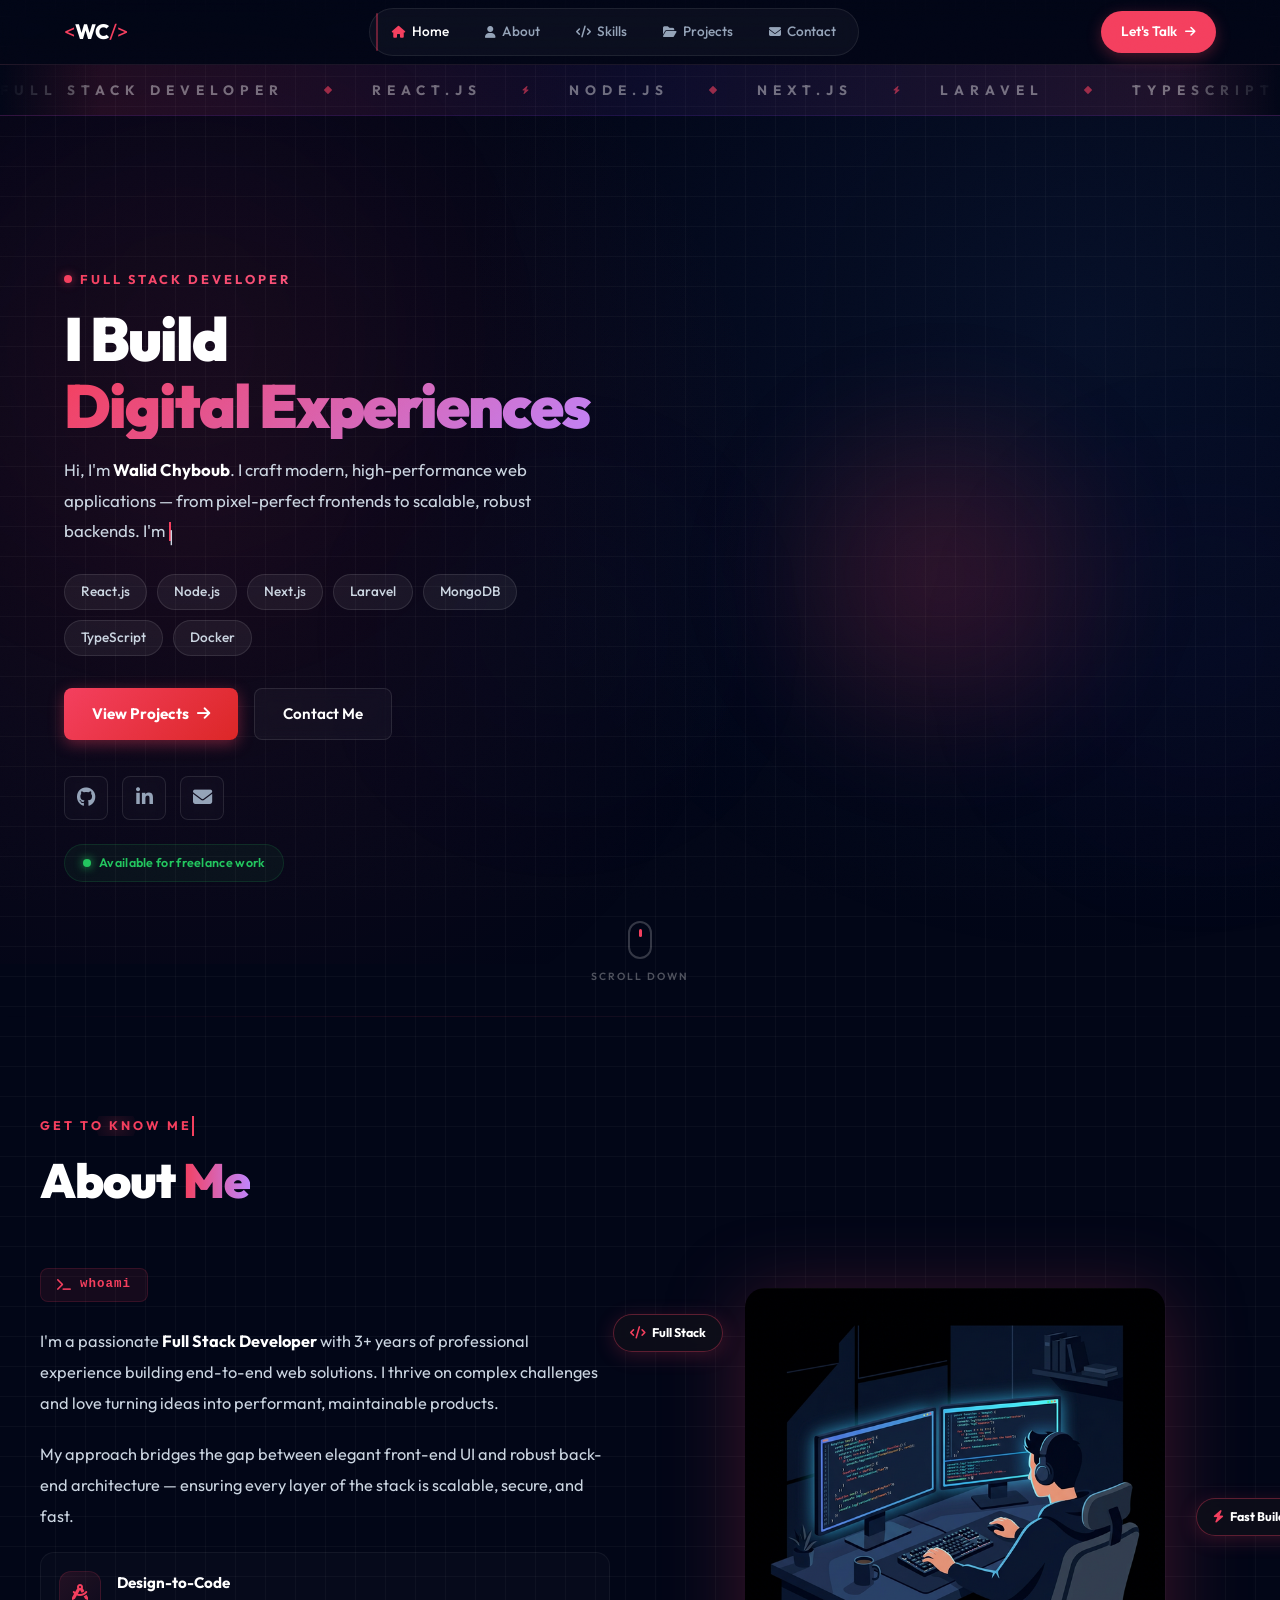
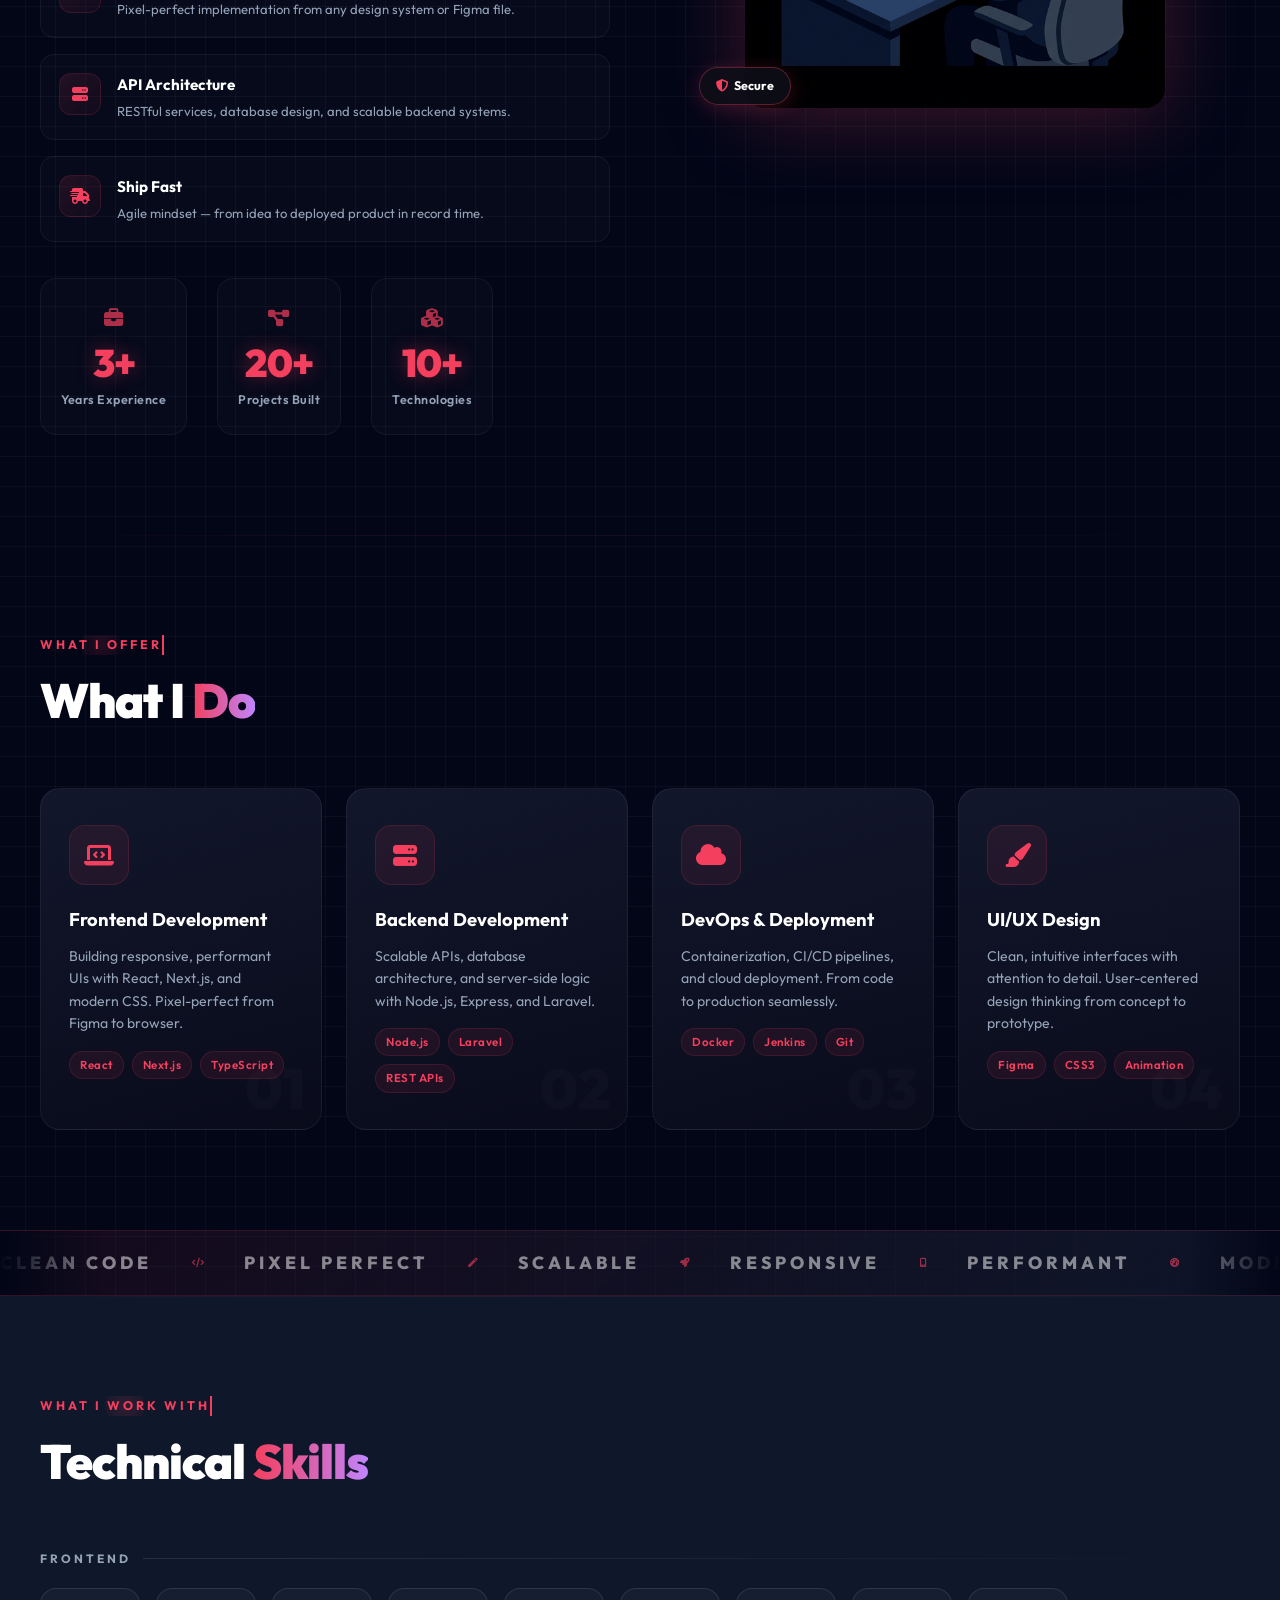
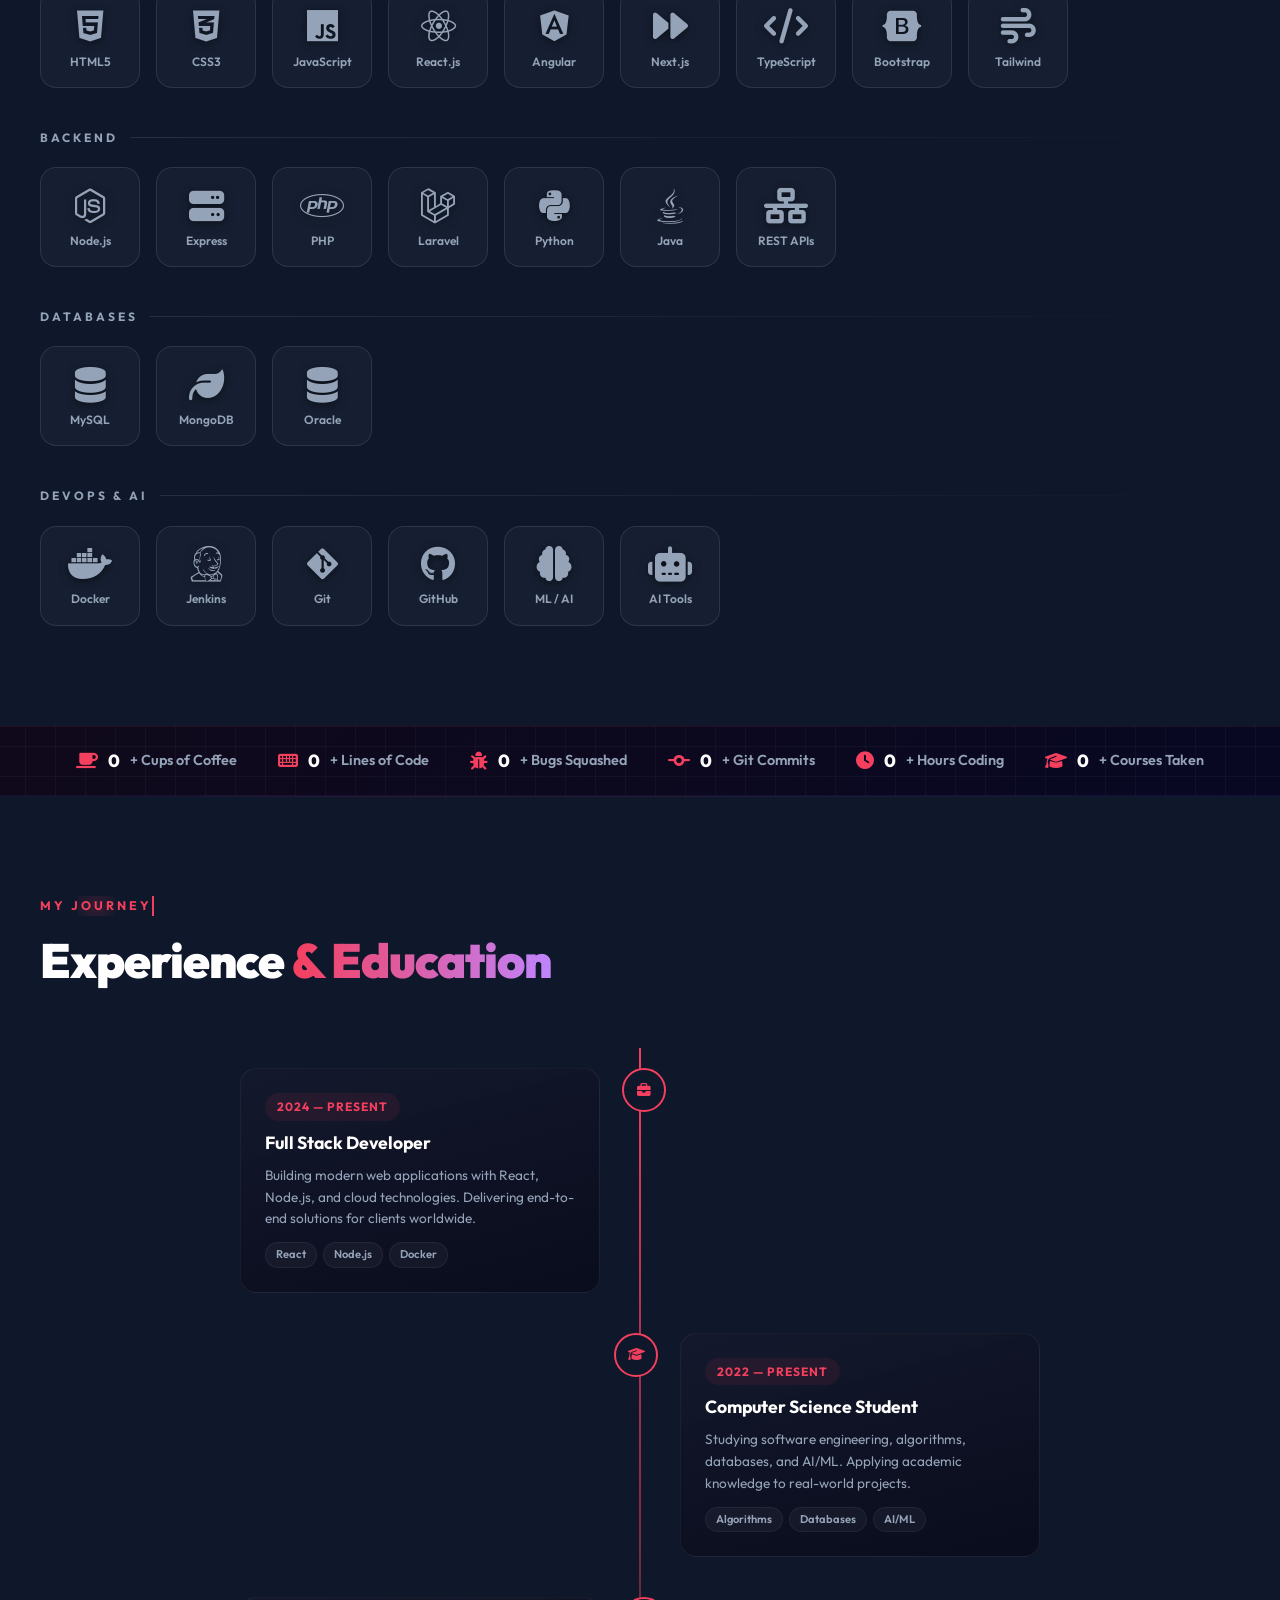
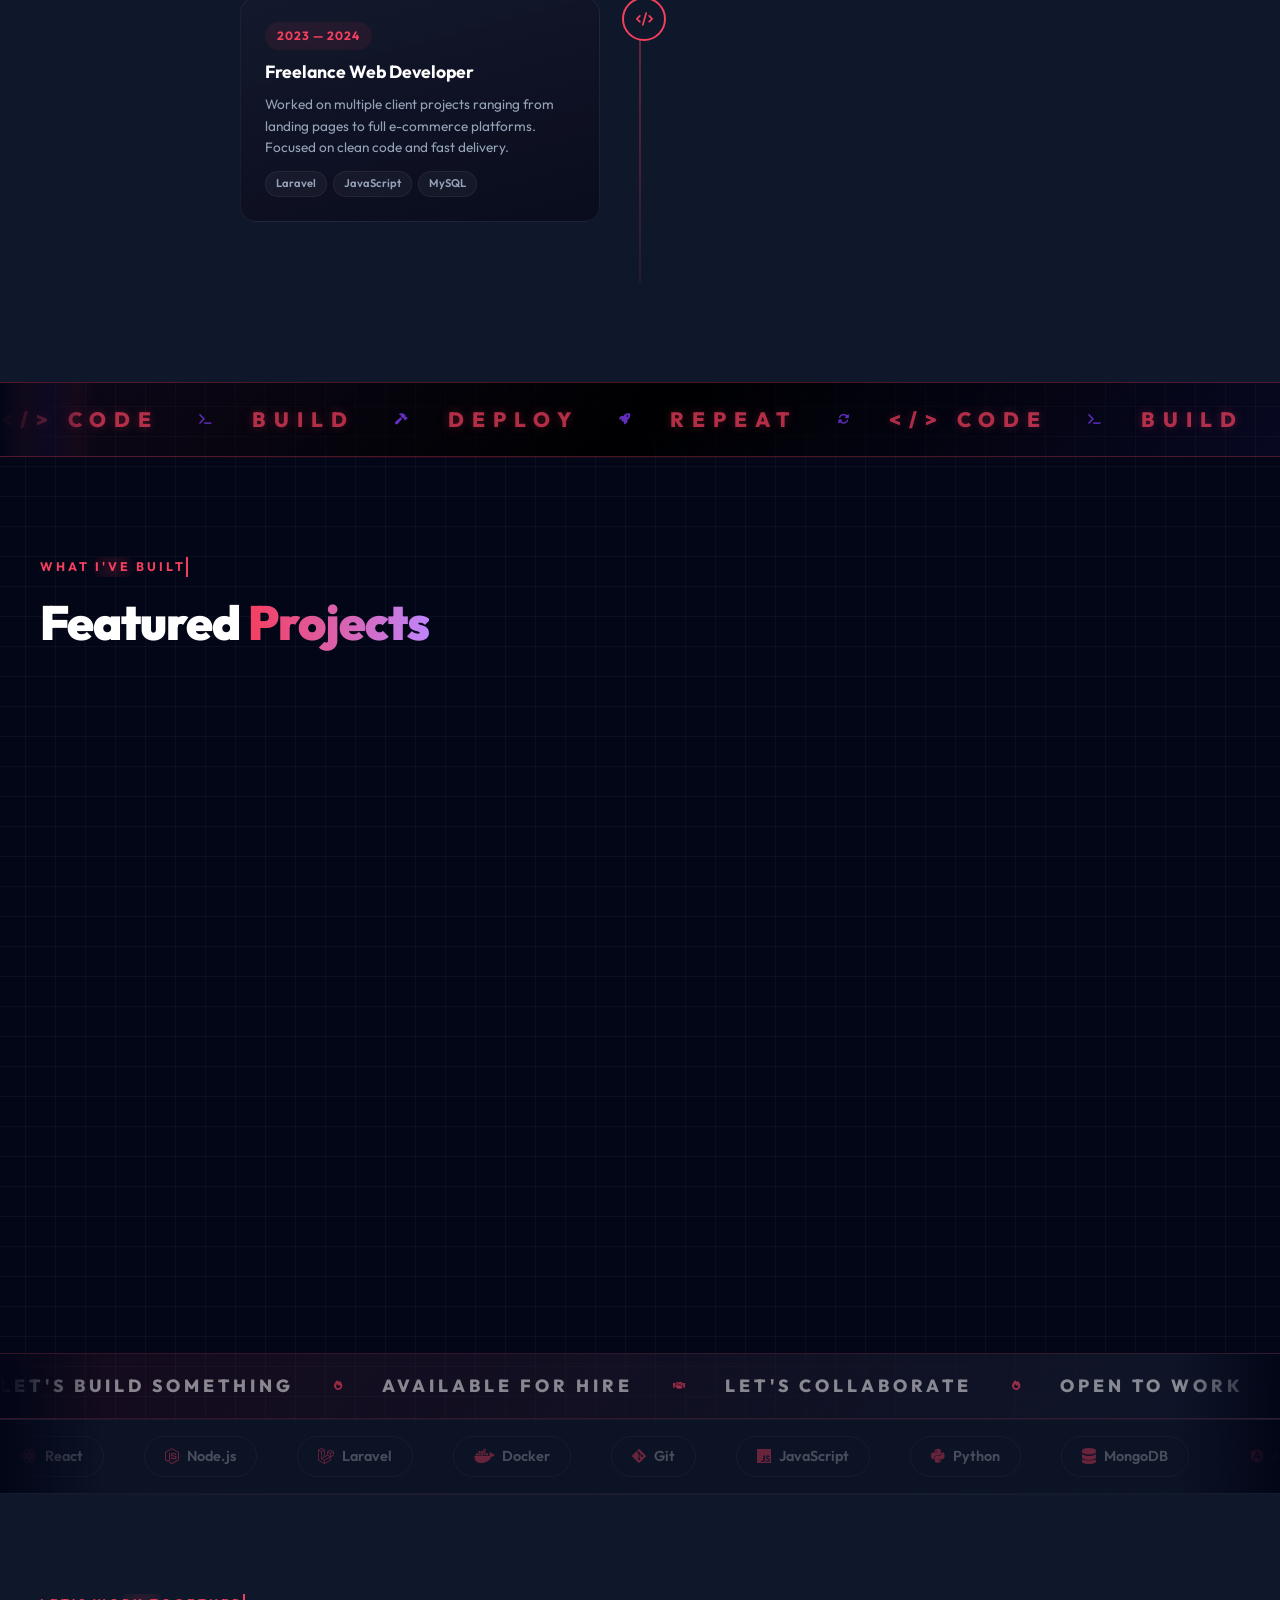
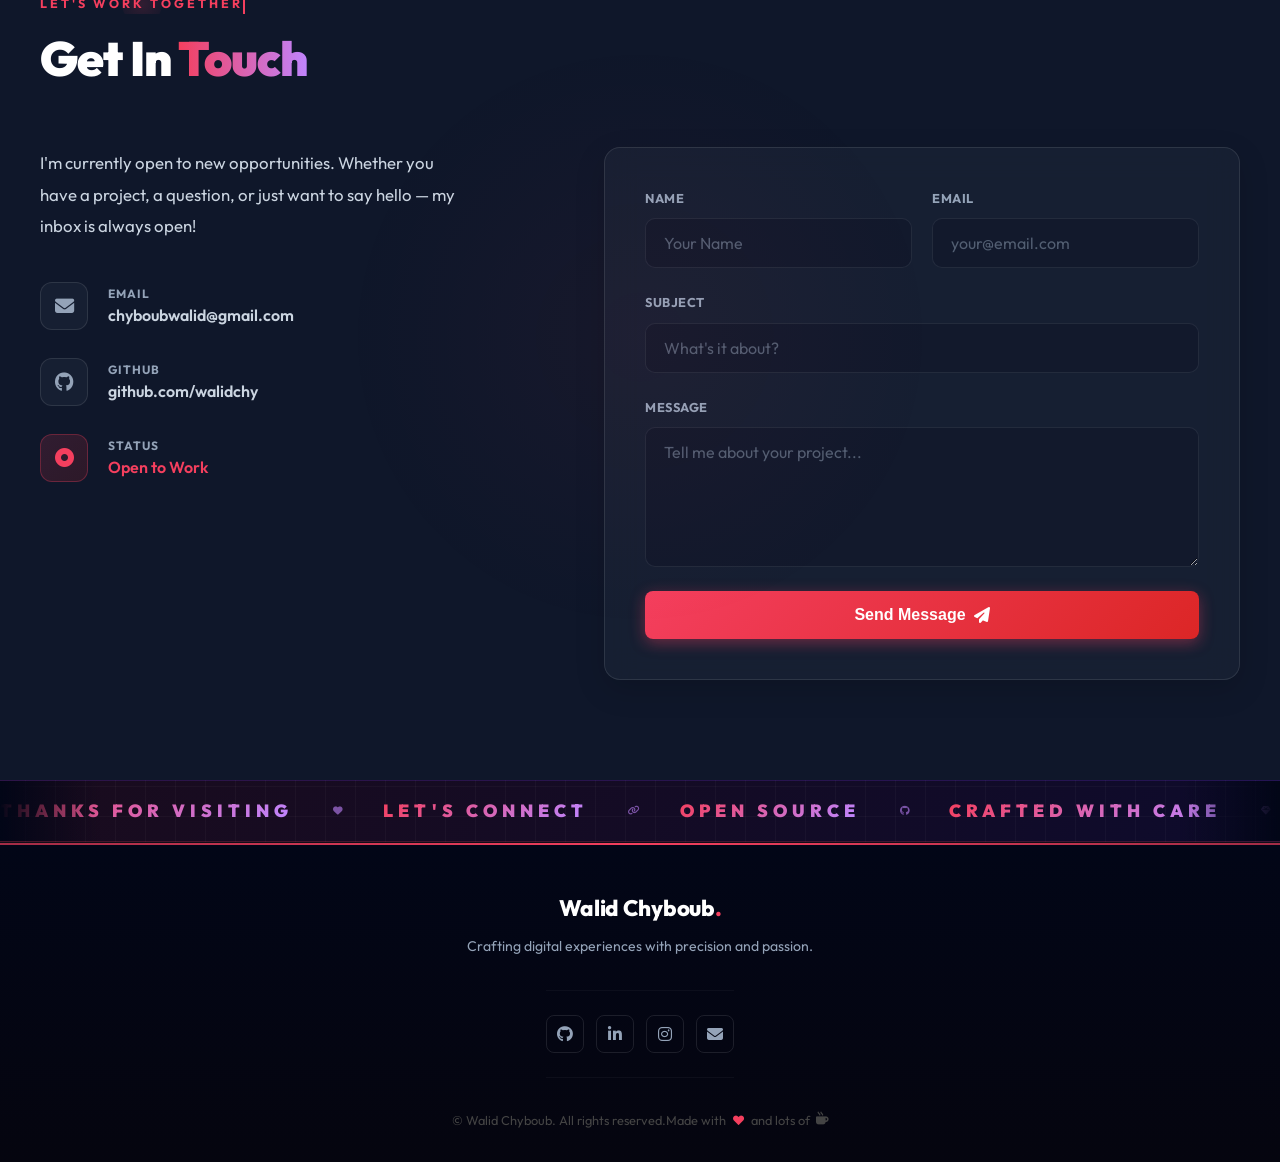
==== index.html @ 51568236 "Add WC favicon, services section, timeline, fun facts, and enhanced animations - Added SVG favicon w" ====
<!DOCTYPE html>
<html lang="en">

<head>
    <meta charset="UTF-8">
    <meta name="viewport" content="width=device-width, initial-scale=1.0">
    <title>Walid Chyboub | Full Stack Developer</title>
    <link rel="icon" type="image/svg+xml" href="favicon.svg">
    <link rel="shortcut icon" type="image/svg+xml" href="favicon.svg">
    <meta name="description"
        content="Walid Chyboub - Full Stack Developer specializing in modern web applications, React, Node.js, and more.">


    <link rel="preconnect" href="https://fonts.googleapis.com">
    <link rel="preconnect" href="https://fonts.gstatic.com" crossorigin>
    <link
        href="https://fonts.googleapis.com/css2?family=Outfit:wght@300;400;500;600;700;800;900&family=Inter:wght@400;500;600&display=swap"
        rel="stylesheet">
    <link href="https://fonts.googleapis.com/css2?family=Consolas&family=Monaco:wght@400&display=swap" rel="stylesheet">


    <link rel="stylesheet" href="https://cdnjs.cloudflare.com/ajax/libs/font-awesome/6.4.0/css/all.min.css">


    <link rel="stylesheet" href="https://cdnjs.cloudflare.com/ajax/libs/aos/2.3.4/aos.css">


    <script type="module" src="https://unpkg.com/@splinetool/viewer@1.0.51/build/spline-viewer.js"></script>


    <link rel="stylesheet" href="style.css">
</head>

<body>


    <!-- Animated background blobs -->
    <div class="bg-blob blob-1"></div>
    <div class="bg-blob blob-2"></div>
    <div class="bg-blob blob-3"></div>

    <!-- Noise grain overlay -->
    <div class="noise-overlay"></div>

    <!-- Scroll progress bar -->
    <div class="scroll-progress" id="scrollProgress"></div>

    <!-- Back to top button -->
    <button class="back-to-top" id="backToTop" aria-label="Back to top">
        <svg class="btt-ring" viewBox="0 0 36 36">
            <circle class="btt-ring-bg" cx="18" cy="18" r="16" />
            <circle class="btt-ring-fill" id="bttRingFill" cx="18" cy="18" r="16" />
        </svg>
        <i class="fas fa-arrow-up"></i>
    </button>

    <!-- Spotlight canvas -->
    <canvas id="spotlightCanvas"></canvas>

    <!-- Cursor particle trail canvas -->
    <canvas id="cursorCanvas"></canvas>


    <div id="loadingScreen" class="loading-overlay">
        <!-- Animated grid background -->
        <div class="load-grid-bg"></div>
        <!-- Floating particles -->
        <div class="load-particle load-p1"></div>
        <div class="load-particle load-p2"></div>
        <div class="load-particle load-p3"></div>
        <div class="load-particle load-p4"></div>
        <div class="load-particle load-p5"></div>

        <div class="loading-content">
            <!-- Top bar -->
            <div class="loading-topbar">
                <div class="loading-header">
                    <span class="l-badge"><span class="dot-red"></span> SYSTEM READY</span>
                    <span class="l-badge">v2.0</span>
                </div>
                <div class="loading-header">
                    <span class="l-badge">PORTFOLIO 2026</span>
                    <span class="l-badge"><i class="fas fa-signal"></i> ONLINE</span>
                </div>
            </div>

            <div class="loading-main">
                <div class="loading-left">
                    <div class="load-greeting">Hello, World_</div>
                    <h1 class="loading-title">
                        <span class="load-line load-line-1">Walid</span>
                        <span class="load-line load-line-2">Chyboub<span class="load-dot">.</span></span>
                    </h1>
                    <p class="loading-desc">Full Stack Developer crafting high-performance digital experiences with clean architecture and pixel-perfect UI.</p>

                    <div class="loading-progress-wrap">
                        <div class="loading-progress-header">
                            <span class="l-lbl">INITIALIZING PORTFOLIO</span>
                            <span class="l-lbl load-pct" id="loadPct">0%</span>
                        </div>
                        <div class="loading-progress-track">
                            <div class="loading-progress-fill" id="loadProgressFill"></div>
                        </div>
                    </div>

                    <div class="loading-terminal">
                        <div class="terminal-header">
                            <div class="terminal-dots">
                                <span class="t-dot t-dot-red"></span>
                                <span class="t-dot t-dot-yellow"></span>
                                <span class="t-dot t-dot-green"></span>
                            </div>
                            <span class="terminal-title">terminal</span>
                        </div>
                        <div class="terminal-body" id="terminalBody">
                            <div class="terminal-line"><span class="t-prompt">$</span> loading modules...</div>
                        </div>
                    </div>
                </div>

                <div class="loading-right">
                    <div class="system-monitor">
                        <div class="s-top">
                            <span><i class="fas fa-microchip"></i> CORE ENGINE</span>
                            <span class="s-online"><span class="s-online-dot"></span> ACTIVE</span>
                        </div>
                        <div class="s-circles">
                            <div class="circle-outer"></div>
                            <div class="circle-middle"></div>
                            <div class="circle-inner"></div>
                            <div class="center-pulse">
                                <span class="center-pulse-icon"><i class="fas fa-rocket"></i></span>
                            </div>

                            <div class="orbit-icon icon-1"><i class="fab fa-react"></i></div>
                            <div class="orbit-icon icon-2"><i class="fab fa-node-js"></i></div>
                            <div class="orbit-icon icon-3"><i class="fab fa-docker"></i></div>
                            <div class="orbit-icon icon-4"><i class="fab fa-js"></i></div>
                        </div>
                        <div class="s-stats">
                            <div class="s-stat-box">
                                <span class="s-lbl">MODULES</span>
                                <span class="s-val" id="loadModCount">0</span>
                                <span class="s-sub">Loaded</span>
                            </div>
                            <div class="s-stat-box">
                                <span class="s-lbl">LATENCY</span>
                                <span class="s-val">12<span class="s-unit">ms</span></span>
                                <span class="s-sub">Stable</span>
                            </div>
                            <div class="s-stat-box">
                                <span class="s-lbl">STATUS</span>
                                <span class="s-val s-val-ok"><i class="fas fa-check-circle"></i></span>
                                <span class="s-sub">Ready</span>
                            </div>
                        </div>
                    </div>
                </div>
            </div>
        </div>
        <div class="bg-welcome-text">WC</div>
    </div>


    <header id="header">
        <nav class="nav-container">
            <a href="#home" class="nav-logo">
                <span class="logo-bracket">&lt;</span>WC<span class="logo-bracket">/&gt;</span>
            </a>
            <div class="nav-pill">
                <div class="nav-pill-indicator" id="navIndicator"></div>
                <a href="#home" class="nav-link active" data-nav="home"><i class="fas fa-home"></i><span>Home</span></a>
                <a href="#about" class="nav-link" data-nav="about"><i class="fas fa-user"></i><span>About</span></a>
                <a href="#skills" class="nav-link" data-nav="skills"><i class="fas fa-code"></i><span>Skills</span></a>
                <a href="#projects" class="nav-link" data-nav="projects"><i class="fas fa-folder-open"></i><span>Projects</span></a>
                <a href="#contact" class="nav-link" data-nav="contact"><i class="fas fa-envelope"></i><span>Contact</span></a>
            </div>
            <a href="#contact" class="nav-cta-btn">Let's Talk <i class="fas fa-arrow-right"></i></a>
            <button class="hamburger" id="hamburger" aria-label="Toggle menu">
                <span></span><span></span><span></span>
            </button>
        </nav>
    </header>


    <!-- MARQUEE BANNER TOP -->
    <div class="marquee-banner marquee-top-banner">
        <div class="marquee-track">
            <span class="marquee-item">FULL STACK DEVELOPER</span>
            <span class="marquee-star"><i class="fas fa-diamond"></i></span>
            <span class="marquee-item">REACT.JS</span>
            <span class="marquee-star"><i class="fas fa-bolt"></i></span>
            <span class="marquee-item">NODE.JS</span>
            <span class="marquee-star"><i class="fas fa-diamond"></i></span>
            <span class="marquee-item">NEXT.JS</span>
            <span class="marquee-star"><i class="fas fa-bolt"></i></span>
            <span class="marquee-item">LARAVEL</span>
            <span class="marquee-star"><i class="fas fa-diamond"></i></span>
            <span class="marquee-item">TYPESCRIPT</span>
            <span class="marquee-star"><i class="fas fa-bolt"></i></span>
            <span class="marquee-item">MONGODB</span>
            <span class="marquee-star"><i class="fas fa-diamond"></i></span>
            <span class="marquee-item">DOCKER</span>
            <span class="marquee-star"><i class="fas fa-bolt"></i></span>
            <span class="marquee-item">FULL STACK DEVELOPER</span>
            <span class="marquee-star"><i class="fas fa-diamond"></i></span>
            <span class="marquee-item">REACT.JS</span>
            <span class="marquee-star"><i class="fas fa-bolt"></i></span>
            <span class="marquee-item">NODE.JS</span>
            <span class="marquee-star"><i class="fas fa-diamond"></i></span>
            <span class="marquee-item">NEXT.JS</span>
            <span class="marquee-star"><i class="fas fa-bolt"></i></span>
            <span class="marquee-item">LARAVEL</span>
            <span class="marquee-star"><i class="fas fa-diamond"></i></span>
            <span class="marquee-item">TYPESCRIPT</span>
            <span class="marquee-star"><i class="fas fa-bolt"></i></span>
            <span class="marquee-item">MONGODB</span>
            <span class="marquee-star"><i class="fas fa-diamond"></i></span>
            <span class="marquee-item">DOCKER</span>
            <span class="marquee-star"><i class="fas fa-bolt"></i></span>
        </div>
    </div>

    <section id="home" class="hero">
        <div class="hero-left" data-aos="fade-right" data-aos-duration="800">
            <p class="hero-label"><span class="hero-label-dot"></span> Full Stack Developer</p>

            <h1 class="hero-big-title">
                <span class="hero-line">I Build</span>
                <span class="hero-line hero-gradient-text">Digital Experiences</span>
            </h1>

            <p class="hero-desc">
                Hi, I'm <strong class="glitch-text" data-text="Walid Chyboub">Walid Chyboub</strong>. I craft modern,
                high-performance web applications — from pixel-perfect
                frontends to scalable, robust backends. I'm&nbsp;<span id="typewriter" class="red"></span><span
                    class="blink-cursor">|</span>
            </p>
            <div class="skill-pills">
                <span class="pill">React.js</span>
                <span class="pill">Node.js</span>
                <span class="pill">Next.js</span>
                <span class="pill">Laravel</span>
                <span class="pill">MongoDB</span>
                <span class="pill">TypeScript</span>
                <span class="pill">Docker</span>
            </div>
            <div class="hero-cta">
                <a href="#projects" class="btn-red">View Projects <i class="fas fa-arrow-right"></i></a>
                <a href="#contact" class="btn-ghost">Contact Me</a>
            </div>
            <div class="hero-socials">
                <a href="https://github.com/walidchy" target="_blank" aria-label="GitHub"><i
                        class="fab fa-github"></i></a>
                <a href="https://www.linkedin.com/in/walid-chyboub-0b2108297/" target="_blank" aria-label="LinkedIn"><i
                        class="fab fa-linkedin-in"></i></a>
                <a href="mailto:chyboubwalid@gmail.com" aria-label="Email"><i class="fas fa-envelope"></i></a>
            </div>
            <div class="hero-available">
                <span class="avail-dot"></span> Available for freelance work
            </div>
        </div>

        <div class="hero-right" data-aos="fade-left" data-aos-duration="800" data-aos-delay="200">
            <div class="spline-container">
                <iframe src='https://my.spline.design/particles-VrQNHzYIOQ0RR3bBIPJj5P8h/' frameborder='0' width='100%'
                    height='100%'></iframe>
            </div>
            <div class="hero-glow"></div>
        </div>
        <!-- Scroll down indicator -->
        <div class="scroll-indicator">
            <div class="scroll-mouse">
                <div class="scroll-wheel"></div>
            </div>
            <span>Scroll Down</span>
        </div>
    </section>


    <section id="about" class="section">
        <div class="section-inner">
            <p class="section-eyebrow" data-aos="fade-up">Get to know me</p>
            <h2 class="section-title" data-aos="fade-up" data-aos-delay="100">About <span class="red">Me</span></h2>
            <div class="about-grid">
                <div class="about-text" data-aos="fade-right" data-aos-delay="200">
                    <div class="about-intro-badge"><i class="fas fa-terminal"></i> whoami</div>
                    <p>I'm a passionate <strong>Full Stack Developer</strong> with 3+ years of professional experience
                        building end-to-end web solutions. I thrive on complex challenges and love turning ideas into
                        performant, maintainable products.</p>

                    <p>My approach bridges the gap between elegant front-end UI and robust back-end architecture —
                        ensuring every layer of the stack is scalable, secure, and fast.</p>

                    <div class="about-highlights">
                        <div class="about-highlight-item">
                            <div class="highlight-icon"><i class="fas fa-drafting-compass"></i></div>
                            <div>
                                <h4>Design-to-Code</h4>
                                <p>Pixel-perfect implementation from any design system or Figma file.</p>
                            </div>
                        </div>
                        <div class="about-highlight-item">
                            <div class="highlight-icon"><i class="fas fa-server"></i></div>
                            <div>
                                <h4>API Architecture</h4>
                                <p>RESTful services, database design, and scalable backend systems.</p>
                            </div>
                        </div>
                        <div class="about-highlight-item">
                            <div class="highlight-icon"><i class="fas fa-shipping-fast"></i></div>
                            <div>
                                <h4>Ship Fast</h4>
                                <p>Agile mindset — from idea to deployed product in record time.</p>
                            </div>
                        </div>
                    </div>

                    <div class="about-stats">
                        <div class="stat-box">
                            <div class="stat-icon"><i class="fas fa-briefcase"></i></div>
                            <div class="stat-num">3+</div>
                            <div class="stat-lbl">Years Experience</div>
                        </div>
                        <div class="stat-box">
                            <div class="stat-icon"><i class="fas fa-project-diagram"></i></div>
                            <div class="stat-num">20+</div>
                            <div class="stat-lbl">Projects Built</div>
                        </div>
                        <div class="stat-box">
                            <div class="stat-icon"><i class="fas fa-cubes"></i></div>
                            <div class="stat-num">10+</div>
                            <div class="stat-lbl">Technologies</div>
                        </div>
                    </div>
                </div>
                <div class="about-visual" data-aos="fade-left" data-aos-delay="300">
                    <div class="dev-illustration-wrap">
                        <div class="dev-glow-ring"></div>
                        <img src="images/developer.png" alt="Developer working" class="dev-illustration" />
                        <div class="floating-badge badge-1"><i class="fas fa-code"></i> Full Stack</div>
                        <div class="floating-badge badge-2"><i class="fas fa-bolt"></i> Fast Builds</div>
                        <div class="floating-badge badge-3"><i class="fas fa-shield-alt"></i> Secure</div>
                    </div>

                </div>
            </div>
        </div>
    </section>


    <!-- WHAT I DO — SERVICES -->
    <section class="section services-section">
        <div class="section-inner">
            <p class="section-eyebrow" data-aos="fade-up">What I offer</p>
            <h2 class="section-title" data-aos="fade-up" data-aos-delay="100">What I <span class="red">Do</span></h2>
            <div class="services-grid">
                <div class="service-card" data-aos="fade-up" data-aos-delay="100">
                    <div class="service-icon-wrap">
                        <div class="service-icon-glow"></div>
                        <i class="fas fa-laptop-code"></i>
                    </div>
                    <h3>Frontend Development</h3>
                    <p>Building responsive, performant UIs with React, Next.js, and modern CSS. Pixel-perfect from Figma to browser.</p>
                    <div class="service-tags">
                        <span>React</span><span>Next.js</span><span>TypeScript</span>
                    </div>
                </div>
                <div class="service-card" data-aos="fade-up" data-aos-delay="200">
                    <div class="service-icon-wrap">
                        <div class="service-icon-glow"></div>
                        <i class="fas fa-server"></i>
                    </div>
                    <h3>Backend Development</h3>
                    <p>Scalable APIs, database architecture, and server-side logic with Node.js, Express, and Laravel.</p>
                    <div class="service-tags">
                        <span>Node.js</span><span>Laravel</span><span>REST APIs</span>
                    </div>
                </div>
                <div class="service-card" data-aos="fade-up" data-aos-delay="300">
                    <div class="service-icon-wrap">
                        <div class="service-icon-glow"></div>
                        <i class="fas fa-cloud"></i>
                    </div>
                    <h3>DevOps & Deployment</h3>
                    <p>Containerization, CI/CD pipelines, and cloud deployment. From code to production seamlessly.</p>
                    <div class="service-tags">
                        <span>Docker</span><span>Jenkins</span><span>Git</span>
                    </div>
                </div>
                <div class="service-card" data-aos="fade-up" data-aos-delay="400">
                    <div class="service-icon-wrap">
                        <div class="service-icon-glow"></div>
                        <i class="fas fa-paint-brush"></i>
                    </div>
                    <h3>UI/UX Design</h3>
                    <p>Clean, intuitive interfaces with attention to detail. User-centered design thinking from concept to prototype.</p>
                    <div class="service-tags">
                        <span>Figma</span><span>CSS3</span><span>Animation</span>
                    </div>
                </div>
            </div>
        </div>
    </section>

    <!-- MARQUEE BANNER REVERSE -->
    <div class="marquee-banner marquee-reverse">
        <div class="marquee-track">
            <span class="marquee-item">CLEAN CODE</span>
            <span class="marquee-star"><i class="fas fa-code"></i></span>
            <span class="marquee-item">PIXEL PERFECT</span>
            <span class="marquee-star"><i class="fas fa-magic"></i></span>
            <span class="marquee-item">SCALABLE</span>
            <span class="marquee-star"><i class="fas fa-rocket"></i></span>
            <span class="marquee-item">RESPONSIVE</span>
            <span class="marquee-star"><i class="fas fa-mobile-alt"></i></span>
            <span class="marquee-item">PERFORMANT</span>
            <span class="marquee-star"><i class="fas fa-tachometer-alt"></i></span>
            <span class="marquee-item">MODERN UI</span>
            <span class="marquee-star"><i class="fas fa-palette"></i></span>
            <span class="marquee-item">CLEAN CODE</span>
            <span class="marquee-star"><i class="fas fa-code"></i></span>
            <span class="marquee-item">PIXEL PERFECT</span>
            <span class="marquee-star"><i class="fas fa-magic"></i></span>
            <span class="marquee-item">SCALABLE</span>
            <span class="marquee-star"><i class="fas fa-rocket"></i></span>
            <span class="marquee-item">RESPONSIVE</span>
            <span class="marquee-star"><i class="fas fa-mobile-alt"></i></span>
            <span class="marquee-item">PERFORMANT</span>
            <span class="marquee-star"><i class="fas fa-tachometer-alt"></i></span>
            <span class="marquee-item">MODERN UI</span>
            <span class="marquee-star"><i class="fas fa-palette"></i></span>
        </div>
    </div>

    <section id="skills" class="section section-dark">
        <div class="section-inner">
            <p class="section-eyebrow" data-aos="fade-up">What I work with</p>
            <h2 class="section-title" data-aos="fade-up" data-aos-delay="100">Technical <span class="red">Skills</span>
            </h2>

            <div class="tech-logo-grid" data-aos="fade-up" data-aos-delay="150">


                <div class="skill-group-label" data-aos="fade-right" data-aos-delay="100">Frontend</div>
                <div class="tech-logo-row">
                    <div class="tech-logo-card" style="--icon-color:#e34c26">
                        <i class="fab fa-html5"></i><span>HTML5</span>
                    </div>
                    <div class="tech-logo-card" style="--icon-color:#264de4">
                        <i class="fab fa-css3-alt"></i><span>CSS3</span>
                    </div>
                    <div class="tech-logo-card" style="--icon-color:#f7df1e">
                        <i class="fab fa-js"></i><span>JavaScript</span>
                    </div>
                    <div class="tech-logo-card" style="--icon-color:#61dafb">
                        <i class="fab fa-react"></i><span>React.js</span>
                    </div>
                    <div class="tech-logo-card" style="--icon-color:#dd0031">
                        <i class="fab fa-angular"></i><span>Angular</span>
                    </div>
                    <div class="tech-logo-card" style="--icon-color:#ffffff">
                        <i class="fas fa-forward"></i><span>Next.js</span>
                    </div>
                    <div class="tech-logo-card" style="--icon-color:#3178c6">
                        <i class="fas fa-code"></i><span>TypeScript</span>
                    </div>
                    <div class="tech-logo-card" style="--icon-color:#7952b3">
                        <i class="fab fa-bootstrap"></i><span>Bootstrap</span>
                    </div>
                    <div class="tech-logo-card" style="--icon-color:#38bdf8">
                        <i class="fas fa-wind"></i><span>Tailwind</span>
                    </div>
                </div>

                <div class="skill-group-label" data-aos="fade-right" data-aos-delay="100">Backend</div>
                <div class="tech-logo-row">
                    <div class="tech-logo-card" style="--icon-color:#68a063">
                        <i class="fab fa-node-js"></i><span>Node.js</span>
                    </div>
                    <div class="tech-logo-card" style="--icon-color:#aaaaaa">
                        <i class="fas fa-server"></i><span>Express</span>
                    </div>
                    <div class="tech-logo-card" style="--icon-color:#8892be">
                        <i class="fab fa-php"></i><span>PHP</span>
                    </div>
                    <div class="tech-logo-card" style="--icon-color:#ff2d20">
                        <i class="fab fa-laravel"></i><span>Laravel</span>
                    </div>
                    <div class="tech-logo-card" style="--icon-color:#3776ab">
                        <i class="fab fa-python"></i><span>Python</span>
                    </div>
                    <div class="tech-logo-card" style="--icon-color:#f89820">
                        <i class="fab fa-java"></i><span>Java</span>
                    </div>
                    <div class="tech-logo-card" style="--icon-color:#ef4444">
                        <i class="fas fa-network-wired"></i><span>REST APIs</span>
                    </div>
                </div>

                <div class="skill-group-label" data-aos="fade-right" data-aos-delay="100">Databases</div>
                <div class="tech-logo-row">
                    <div class="tech-logo-card" style="--icon-color:#00758f">
                        <i class="fas fa-database"></i><span>MySQL</span>
                    </div>
                    <div class="tech-logo-card" style="--icon-color:#4db33d">
                        <i class="fas fa-leaf"></i><span>MongoDB</span>
                    </div>
                    <div class="tech-logo-card" style="--icon-color:#f80000">
                        <i class="fas fa-database"></i><span>Oracle</span>
                    </div>
                </div>

                <div class="skill-group-label" data-aos="fade-right" data-aos-delay="100">DevOps &amp; AI</div>
                <div class="tech-logo-row">
                    <div class="tech-logo-card" style="--icon-color:#2496ed">
                        <i class="fab fa-docker"></i><span>Docker</span>
                    </div>
                    <div class="tech-logo-card" style="--icon-color:#d33833">
                        <i class="fab fa-jenkins"></i><span>Jenkins</span>
                    </div>
                    <div class="tech-logo-card" style="--icon-color:#f05032">
                        <i class="fab fa-git-alt"></i><span>Git</span>
                    </div>
                    <div class="tech-logo-card" style="--icon-color:#ffffff">
                        <i class="fab fa-github"></i><span>GitHub</span>
                    </div>
                    <div class="tech-logo-card" style="--icon-color:#ff6b6b">
                        <i class="fas fa-brain"></i><span>ML / AI</span>
                    </div>
                    <div class="tech-logo-card" style="--icon-color:#a78bfa">
                        <i class="fas fa-robot"></i><span>AI Tools</span>
                    </div>
                </div>

            </div>
        </div>
    </section>


    <!-- FUN FACTS TICKER -->
    <div class="fun-facts-bar">
        <div class="fun-facts-track">
            <div class="fun-fact"><i class="fas fa-coffee"></i> <span class="fun-fact-num" data-target="1200">0</span>+ Cups of Coffee</div>
            <div class="fun-fact"><i class="fas fa-keyboard"></i> <span class="fun-fact-num" data-target="50000">0</span>+ Lines of Code</div>
            <div class="fun-fact"><i class="fas fa-bug"></i> <span class="fun-fact-num" data-target="999">0</span>+ Bugs Squashed</div>
            <div class="fun-fact"><i class="fas fa-code-commit"></i> <span class="fun-fact-num" data-target="800">0</span>+ Git Commits</div>
            <div class="fun-fact"><i class="fas fa-clock"></i> <span class="fun-fact-num" data-target="3000">0</span>+ Hours Coding</div>
            <div class="fun-fact"><i class="fas fa-graduation-cap"></i> <span class="fun-fact-num" data-target="50">0</span>+ Courses Taken</div>
        </div>
    </div>

    <!-- EXPERIENCE TIMELINE -->
    <section class="section timeline-section">
        <div class="section-inner">
            <p class="section-eyebrow" data-aos="fade-up">My journey</p>
            <h2 class="section-title" data-aos="fade-up" data-aos-delay="100">Experience <span class="red">&amp; Education</span></h2>
            <div class="timeline">
                <div class="timeline-line"></div>
                <div class="timeline-item" data-aos="fade-right" data-aos-delay="100">
                    <div class="timeline-dot"><i class="fas fa-briefcase"></i></div>
                    <div class="timeline-content">
                        <span class="timeline-date">2024 — Present</span>
                        <h3>Full Stack Developer</h3>
                        <p>Building modern web applications with React, Node.js, and cloud technologies. Delivering end-to-end solutions for clients worldwide.</p>
                        <div class="timeline-tags"><span>React</span><span>Node.js</span><span>Docker</span></div>
                    </div>
                </div>
                <div class="timeline-item timeline-right" data-aos="fade-left" data-aos-delay="200">
                    <div class="timeline-dot"><i class="fas fa-graduation-cap"></i></div>
                    <div class="timeline-content">
                        <span class="timeline-date">2022 — Present</span>
                        <h3>Computer Science Student</h3>
                        <p>Studying software engineering, algorithms, databases, and AI/ML. Applying academic knowledge to real-world projects.</p>
                        <div class="timeline-tags"><span>Algorithms</span><span>Databases</span><span>AI/ML</span></div>
                    </div>
                </div>
                <div class="timeline-item" data-aos="fade-right" data-aos-delay="300">
                    <div class="timeline-dot"><i class="fas fa-code"></i></div>
                    <div class="timeline-content">
                        <span class="timeline-date">2023 — 2024</span>
                        <h3>Freelance Web Developer</h3>
                        <p>Worked on multiple client projects ranging from landing pages to full e-commerce platforms. Focused on clean code and fast delivery.</p>
                        <div class="timeline-tags"><span>Laravel</span><span>JavaScript</span><span>MySQL</span></div>
                    </div>
                </div>
            </div>
        </div>
    </section>

    <!-- MARQUEE BEFORE PROJECTS -->
    <div class="marquee-banner marquee-neon">
        <div class="marquee-track marquee-track-fast">
            <span class="marquee-item neon-text">&lt;/&gt; CODE</span>
            <span class="marquee-star"><i class="fas fa-terminal"></i></span>
            <span class="marquee-item neon-text">BUILD</span>
            <span class="marquee-star"><i class="fas fa-hammer"></i></span>
            <span class="marquee-item neon-text">DEPLOY</span>
            <span class="marquee-star"><i class="fas fa-rocket"></i></span>
            <span class="marquee-item neon-text">REPEAT</span>
            <span class="marquee-star"><i class="fas fa-sync-alt"></i></span>
            <span class="marquee-item neon-text">&lt;/&gt; CODE</span>
            <span class="marquee-star"><i class="fas fa-terminal"></i></span>
            <span class="marquee-item neon-text">BUILD</span>
            <span class="marquee-star"><i class="fas fa-hammer"></i></span>
            <span class="marquee-item neon-text">DEPLOY</span>
            <span class="marquee-star"><i class="fas fa-rocket"></i></span>
            <span class="marquee-item neon-text">REPEAT</span>
            <span class="marquee-star"><i class="fas fa-sync-alt"></i></span>
            <span class="marquee-item neon-text">&lt;/&gt; CODE</span>
            <span class="marquee-star"><i class="fas fa-terminal"></i></span>
            <span class="marquee-item neon-text">BUILD</span>
            <span class="marquee-star"><i class="fas fa-hammer"></i></span>
            <span class="marquee-item neon-text">DEPLOY</span>
            <span class="marquee-star"><i class="fas fa-rocket"></i></span>
            <span class="marquee-item neon-text">REPEAT</span>
            <span class="marquee-star"><i class="fas fa-sync-alt"></i></span>
        </div>
    </div>

    <section id="projects" class="section">
        <div class="section-inner">
            <p class="section-eyebrow" data-aos="fade-up">What I've built</p>
            <h2 class="section-title" data-aos="fade-up" data-aos-delay="100">Featured <span class="red">Projects</span>
            </h2>


            <div class="projects-grid">

                <div class="project-card featured-card" onclick="openModal(this)"
                    data-title="Books Library" data-img="images/library-project-image.jpeg"
                    data-desc="A frontend library management interface built with React. Features inventory catalog discovery using the Google Books API and seamless workflows through an engaging, responsive UI."
                    data-tech="React,JavaScript,REST APIs,CSS3"
                    data-live="https://books-libary-two.vercel.app/"
                    data-github="https://github.com/walidchy/books-libary" data-year="2024"
                    data-features="Google Books API integration|Book catalog with dynamic search & filter|Interactive UI with React|Responsive modern design">
                    <div class="card-glow"></div>
                    <div class="card-border-glow"></div>
                    <div class="card-particles"><span></span><span></span><span></span><span></span><span></span></div>
                    <span class="card-number">01</span>
                    <div class="project-img-wrap">
                        <img src="images/library-project-image.jpeg" alt="Books Library"
                            onerror="this.style.display='none'">
                        <div class="project-img-overlay">
                            <div class="overlay-content">
                                <span class="overlay-icon"><i class="fas fa-expand-alt"></i></span>
                                <span class="overlay-text">View Details</span>
                            </div>
                        </div>
                        <div class="card-year-badge"><i class="far fa-calendar-alt"></i> 2024</div>
                        <div class="card-status"><span class="status-dot"></span> Live</div>
                    </div>
                    <div class="project-body">
                        <div class="project-tech-row">
                            <span class="tech-badge">React</span>
                            <span class="tech-badge">JavaScript</span>
                            <span class="tech-badge">REST API</span>
                        </div>
                        <h3 class="project-title">Books Library</h3>
                        <p class="project-desc">Frontend library management interface built purely with React.</p>
                        <div class="project-meta">
                            <span class="meta-item"><i class="fas fa-code-branch"></i> Frontend</span>
                            <span class="meta-item"><i class="fas fa-layer-group"></i> React SPA</span>
                        </div>
                        <div class="project-actions">
                            <a href="https://books-libary-two.vercel.app/" target="_blank" class="p-btn p-live"
                                onclick="event.stopPropagation()"><i class="fas fa-external-link-alt"></i> Live Demo</a>
                            <a href="https://github.com/walidchy/books-libary" target="_blank" class="p-btn p-source"
                                onclick="event.stopPropagation()"><i class="fab fa-github"></i> Code</a>
                        </div>
                    </div>
                </div>

                <div class="project-card" onclick="openModal(this)"
                    data-title="MovieSports" data-img="images/MovieSports.png"
                    data-desc="A comprehensive media hub built with React that integrates live sports data and an extensive movie database. Features real-time score updates, movie search, and a sleek responsive UI with dynamic API-driven content."
                    data-tech="React,REST APIs,CSS3,HTML5" data-live="https://movie-sports.vercel.app/"
                    data-github="https://github.com/walidchy/MovieSports" data-year="2024"
                    data-features="Live sports scores & match updates|Movie database with search|Responsive React UI|Multiple REST API integration|Dynamic content rendering">
                    <div class="card-glow"></div>
                    <div class="card-border-glow"></div>
                    <div class="card-particles"><span></span><span></span><span></span><span></span><span></span></div>
                    <span class="card-number">02</span>
                    <div class="project-img-wrap">
                        <img src="images/MovieSports.png" alt="MovieSports" onerror="this.style.display='none'">
                        <div class="project-img-overlay">
                            <div class="overlay-content">
                                <span class="overlay-icon"><i class="fas fa-expand-alt"></i></span>
                                <span class="overlay-text">View Details</span>
                            </div>
                        </div>
                        <div class="card-year-badge"><i class="far fa-calendar-alt"></i> 2024</div>
                        <div class="card-status"><span class="status-dot"></span> Live</div>
                    </div>
                    <div class="project-body">
                        <div class="project-tech-row">
                            <span class="tech-badge">React</span>
                            <span class="tech-badge">REST API</span>
                            <span class="tech-badge">CSS3</span>
                        </div>
                        <h3 class="project-title">MovieSports</h3>
                        <p class="project-desc">React-based media hub with live sports data and movie database integration.</p>
                        <div class="project-meta">
                            <span class="meta-item"><i class="fas fa-code-branch"></i> Frontend</span>
                            <span class="meta-item"><i class="fas fa-satellite-dish"></i> Multi-API</span>
                        </div>
                        <div class="project-actions">
                            <a href="https://movie-sports.vercel.app/" target="_blank"
                                class="p-btn p-live" onclick="event.stopPropagation()"><i
                                    class="fas fa-external-link-alt"></i> Live Demo</a>
                            <a href="https://github.com/walidchy/MovieSports" target="_blank" class="p-btn p-source"
                                onclick="event.stopPropagation()"><i class="fab fa-github"></i> Code</a>
                        </div>
                    </div>
                </div>

                <div class="project-card" onclick="openModal(this)"
                    data-title="Global Weather Hub" data-img="images/Weather App.jpeg"
                    data-desc="A responsive weather forecasting application that retrieves precise geolocation data and high-accuracy weather telemetry from global APIs. Features dynamic background changes based on weather conditions and support for city searches worldwide."
                    data-tech="JavaScript,Weather API,Geolocation,CSS3"
                    data-live="https://weather-app-seven-dun-50.vercel.app/"
                    data-github="https://github.com/walidchy/weather-app" data-year="2024"
                    data-features="Real-time weather data from global APIs|GPS geolocation detection|Dynamic backgrounds per weather|City search with autocomplete|5-day forecast display">
                    <div class="card-glow"></div>
                    <div class="card-border-glow"></div>
                    <div class="card-particles"><span></span><span></span><span></span><span></span><span></span></div>
                    <span class="card-number">03</span>
                    <div class="project-img-wrap">
                        <img src="images/Weather App.jpeg" alt="Weather App" onerror="this.style.display='none'">
                        <div class="project-img-overlay">
                            <div class="overlay-content">
                                <span class="overlay-icon"><i class="fas fa-expand-alt"></i></span>
                                <span class="overlay-text">View Details</span>
                            </div>
                        </div>
                        <div class="card-year-badge"><i class="far fa-calendar-alt"></i> 2024</div>
                        <div class="card-status"><span class="status-dot"></span> Live</div>
                    </div>
                    <div class="project-body">
                        <div class="project-tech-row">
                            <span class="tech-badge">JavaScript</span>
                            <span class="tech-badge">Weather API</span>
                        </div>
                        <h3 class="project-title">Global Weather Hub</h3>
                        <p class="project-desc">Responsive weather forecasting with geolocation and global API data.</p>
                        <div class="project-meta">
                            <span class="meta-item"><i class="fas fa-code-branch"></i> Vanilla JS</span>
                            <span class="meta-item"><i class="fas fa-map-marker-alt"></i> Geolocation</span>
                        </div>
                        <div class="project-actions">
                            <a href="https://weather-app-seven-dun-50.vercel.app/" target="_blank" class="p-btn p-live"
                                onclick="event.stopPropagation()"><i class="fas fa-external-link-alt"></i> Live Demo</a>
                            <a href="https://github.com/walidchy/weather-app" target="_blank" class="p-btn p-source"
                                onclick="event.stopPropagation()"><i class="fab fa-github"></i> Code</a>
                        </div>
                    </div>
                </div>

            </div>
        </div>
    </section>


    <div id="projectModal" class="modal-overlay" role="dialog" aria-modal="true">
        <div class="modal-card">
            <div class="modal-glow-effect"></div>
            <button class="modal-close" id="modalClose" aria-label="Close">
                <i class="fas fa-times"></i>
            </button>

            <div class="modal-hero">
                <img id="modalImg" src="" alt="" class="modal-hero-img">
                <div class="modal-hero-overlay"></div>
                <div class="modal-hero-info">
                    <div class="modal-badges-row">
                        <div class="modal-year-badge" id="modalYear"></div>
                        <div class="modal-status-badge"><span class="modal-status-dot"></span> Live Project</div>
                    </div>
                    <h2 id="modalTitle"></h2>
                </div>
            </div>

            <div class="modal-body">
                <div class="modal-section modal-about-section">
                    <div class="modal-section-header">
                        <div class="modal-section-icon"><i class="fas fa-align-left"></i></div>
                        <h4 class="modal-section-title">About this Project</h4>
                    </div>
                    <p id="modalDesc"></p>
                </div>

                <div class="modal-divider"></div>

                <div class="modal-section">
                    <div class="modal-section-header">
                        <div class="modal-section-icon"><i class="fas fa-star"></i></div>
                        <h4 class="modal-section-title">Key Features</h4>
                    </div>
                    <ul class="modal-features" id="modalFeatures"></ul>
                </div>

                <div class="modal-divider"></div>

                <div class="modal-section">
                    <div class="modal-section-header">
                        <div class="modal-section-icon"><i class="fas fa-layer-group"></i></div>
                        <h4 class="modal-section-title">Tech Stack</h4>
                    </div>
                    <div class="modal-tech" id="modalTech"></div>
                </div>

                <div class="modal-cta">
                    <a id="modalLive" href="#" target="_blank" rel="noopener" class="modal-cta-btn modal-cta-primary">
                        <i class="fas fa-external-link-alt"></i> Live Demo
                    </a>
                    <a id="modalGithub" href="#" target="_blank" rel="noopener" class="modal-cta-btn modal-cta-secondary">
                        <i class="fab fa-github"></i> View Source
                    </a>
                </div>
            </div>
        </div>
    </div>


    <!-- MARQUEE BANNER -->
    <div class="marquee-banner">
        <div class="marquee-track">
            <span class="marquee-item">LET'S BUILD SOMETHING</span>
            <span class="marquee-star"><i class="fas fa-fire"></i></span>
            <span class="marquee-item">AVAILABLE FOR HIRE</span>
            <span class="marquee-star"><i class="fas fa-handshake"></i></span>
            <span class="marquee-item">LET'S COLLABORATE</span>
            <span class="marquee-star"><i class="fas fa-fire"></i></span>
            <span class="marquee-item">OPEN TO WORK</span>
            <span class="marquee-star"><i class="fas fa-handshake"></i></span>
            <span class="marquee-item">LET'S BUILD SOMETHING</span>
            <span class="marquee-star"><i class="fas fa-fire"></i></span>
            <span class="marquee-item">AVAILABLE FOR HIRE</span>
            <span class="marquee-star"><i class="fas fa-handshake"></i></span>
            <span class="marquee-item">LET'S COLLABORATE</span>
            <span class="marquee-star"><i class="fas fa-fire"></i></span>
            <span class="marquee-item">OPEN TO WORK</span>
            <span class="marquee-star"><i class="fas fa-handshake"></i></span>
        </div>
    </div>

    <!-- TOOLS MARQUEE -->
    <div class="marquee-banner marquee-tools">
        <div class="marquee-track marquee-track-slow">
            <span class="marquee-tool"><i class="fab fa-react"></i> React</span>
            <span class="marquee-tool"><i class="fab fa-node-js"></i> Node.js</span>
            <span class="marquee-tool"><i class="fab fa-laravel"></i> Laravel</span>
            <span class="marquee-tool"><i class="fab fa-docker"></i> Docker</span>
            <span class="marquee-tool"><i class="fab fa-git-alt"></i> Git</span>
            <span class="marquee-tool"><i class="fab fa-js"></i> JavaScript</span>
            <span class="marquee-tool"><i class="fab fa-python"></i> Python</span>
            <span class="marquee-tool"><i class="fas fa-database"></i> MongoDB</span>
            <span class="marquee-tool"><i class="fab fa-angular"></i> Angular</span>
            <span class="marquee-tool"><i class="fab fa-bootstrap"></i> Bootstrap</span>
            <span class="marquee-tool"><i class="fab fa-react"></i> React</span>
            <span class="marquee-tool"><i class="fab fa-node-js"></i> Node.js</span>
            <span class="marquee-tool"><i class="fab fa-laravel"></i> Laravel</span>
            <span class="marquee-tool"><i class="fab fa-docker"></i> Docker</span>
            <span class="marquee-tool"><i class="fab fa-git-alt"></i> Git</span>
            <span class="marquee-tool"><i class="fab fa-js"></i> JavaScript</span>
            <span class="marquee-tool"><i class="fab fa-python"></i> Python</span>
            <span class="marquee-tool"><i class="fas fa-database"></i> MongoDB</span>
            <span class="marquee-tool"><i class="fab fa-angular"></i> Angular</span>
            <span class="marquee-tool"><i class="fab fa-bootstrap"></i> Bootstrap</span>
        </div>
    </div>

    <section id="contact" class="section section-dark">
        <div class="section-inner">
            <p class="section-eyebrow" data-aos="fade-up">Let's work together</p>
            <h2 class="section-title" data-aos="fade-up" data-aos-delay="100">Get In <span class="red">Touch</span></h2>
            <div class="contact-grid">
                <div class="contact-info" data-aos="fade-right" data-aos-delay="200">
                    <p class="contact-intro">I'm currently open to new opportunities. Whether you have a project, a
                        question, or just want to say hello — my inbox is always open!</p>
                    <div class="contact-item">
                        <div class="contact-icon-box"><i class="fas fa-envelope"></i></div>
                        <div>
                            <p class="contact-lbl">Email</p>
                            <a href="mailto:chyboubwalid@gmail.com" class="contact-val">chyboubwalid@gmail.com</a>
                        </div>
                    </div>
                    <div class="contact-item">
                        <div class="contact-icon-box"><i class="fab fa-github"></i></div>
                        <div>
                            <p class="contact-lbl">GitHub</p>
                            <a href="https://github.com/walidchy" target="_blank"
                                class="contact-val">github.com/walidchy</a>
                        </div>
                    </div>
                    <div class="contact-item">
                        <div class="contact-icon-box red-bg"><i class="fas fa-circle-dot"></i></div>
                        <div>
                            <p class="contact-lbl">Status</p>
                            <span class="contact-val red">Open to Work</span>
                        </div>
                    </div>
                </div>

                <form class="contact-form" action="https://formsubmit.co/chyboubwalid@gmail.com" method="POST"
                    data-aos="fade-left" data-aos-delay="300">
                    <input type="hidden" name="_captcha" value="false">
                    <input type="hidden" name="_subject" value="New Portfolio Inquiry">
                    <input type="hidden" name="_next" value="https://walid-chyboub.vercel.app/thankyou.html">

                    <div class="form-row">
                        <div class="form-group">
                            <label>Name</label>
                            <input type="text" name="name" placeholder="Your Name" required>
                        </div>
                        <div class="form-group">
                            <label>Email</label>
                            <input type="email" name="email" placeholder="your@email.com" required>
                        </div>
                    </div>
                    <div class="form-group">
                        <label>Subject</label>
                        <input type="text" name="subject" placeholder="What's it about?">
                    </div>
                    <div class="form-group">
                        <label>Message</label>
                        <textarea name="message" placeholder="Tell me about your project..." required></textarea>
                    </div>
                    <button type="submit" class="btn-red btn-full">
                        Send Message <i class="fas fa-paper-plane"></i>
                    </button>
                </form>
            </div>
        </div>
    </section>


    <!-- MARQUEE BEFORE FOOTER -->
    <div class="marquee-banner marquee-gradient">
        <div class="marquee-track">
            <span class="marquee-item">THANKS FOR VISITING</span>
            <span class="marquee-star"><i class="fas fa-heart"></i></span>
            <span class="marquee-item">LET'S CONNECT</span>
            <span class="marquee-star"><i class="fas fa-link"></i></span>
            <span class="marquee-item">OPEN SOURCE</span>
            <span class="marquee-star"><i class="fab fa-github"></i></span>
            <span class="marquee-item">CRAFTED WITH CARE</span>
            <span class="marquee-star"><i class="fas fa-gem"></i></span>
            <span class="marquee-item">THANKS FOR VISITING</span>
            <span class="marquee-star"><i class="fas fa-heart"></i></span>
            <span class="marquee-item">LET'S CONNECT</span>
            <span class="marquee-star"><i class="fas fa-link"></i></span>
            <span class="marquee-item">OPEN SOURCE</span>
            <span class="marquee-star"><i class="fab fa-github"></i></span>
            <span class="marquee-item">CRAFTED WITH CARE</span>
            <span class="marquee-star"><i class="fas fa-gem"></i></span>
        </div>
    </div>

    <footer>
        <div class="footer-inner">
            <div class="footer-top">
                <a href="#home" class="nav-logo footer-logo">Walid Chyboub<span class="footer-dot">.</span></a>
                <p class="footer-tagline">Crafting digital experiences with precision and passion.</p>
            </div>
            <div class="footer-middle">
                <div class="footer-socials">
                    <a href="https://github.com/walidchy" target="_blank" aria-label="GitHub"><i class="fab fa-github"></i></a>
                    <a href="https://www.linkedin.com/in/walid-chyboub-0b2108297/" target="_blank" aria-label="LinkedIn"><i class="fab fa-linkedin-in"></i></a>
                    <a href="https://instagram.com/walid__chyboub" target="_blank" aria-label="Instagram"><i class="fab fa-instagram"></i></a>
                    <a href="mailto:chyboubwalid@gmail.com" aria-label="Email"><i class="fas fa-envelope"></i></a>
                </div>
            </div>
            <div class="footer-bottom">
                <span class="footer-copy">&copy; <span id="footerYear"></span> Walid Chyboub. All rights reserved.</span>
                <span class="footer-made">Made with <span class="footer-heart">&hearts;</span> and lots of <i class="fas fa-mug-hot"></i></span>
            </div>
        </div>
    </footer>


    <script src="https://cdnjs.cloudflare.com/ajax/libs/aos/2.3.4/aos.js"></script>

    <script src="script.js"></script>
</body>

</html>
---- style.css ----
*, *::before, *::after { box-sizing: border-box; margin: 0; padding: 0; }

:root {
    --red:        #f43f5e; 
    --red-dark:   #dc2626; 
    --bg:         #020617; 
    --bg-card:    rgba(30, 41, 59, 0.5); 
    --bg-dark:    #0f172a; 
    --border:     rgba(255, 255, 255, 0.1);
    --text:       #ffffff;
    --text-muted: #94a3b8; 
    --text-light: #cbd5e1; 
}

html { scroll-behavior: smooth; }

body {
    font-family: 'Outfit', 'Inter', sans-serif;
    background-color: var(--bg);
    
    background-image: 
        linear-gradient(rgba(255, 255, 255, 0.03) 1px, transparent 1px),
        linear-gradient(90deg, rgba(255, 255, 255, 0.03) 1px, transparent 1px);
    background-size: 30px 30px;
    background-position: center;
    color: var(--text);
    line-height: 1.6;
    overflow-x: hidden;
    position: relative;
}


body::before {
    content: '';
    position: absolute;
    top: 0; left: 0; right: 0; height: 100vh;
    background: radial-gradient(circle at 15% 50%, rgba(244, 63, 94, 0.08), transparent 50%),
                radial-gradient(circle at 85% 30%, rgba(59, 130, 246, 0.08), transparent 50%);
    pointer-events: none;
    z-index: -1;
}

body.loading-active {
    overflow: hidden;
}

a { text-decoration: none; color: inherit; }
ul { list-style: none; }
img { max-width: 100%; display: block; }
strong { color: var(--text); }


.red          { color: var(--red); }
.red-icon     { color: var(--red); font-size: 1.4rem; flex-shrink: 0; }


#header {
    position: fixed;
    top: 0; left: 0; right: 0;
    z-index: 1000;
    background: rgba(2, 6, 23, 0.6);
    backdrop-filter: blur(12px);
    -webkit-backdrop-filter: blur(12px);
    border-bottom: 1px solid rgba(255, 255, 255, 0.05);
    transition: all 0.3s ease;
}

.nav-container {
    max-width: 1200px;
    margin: 0 auto;
    padding: 0 24px;
    height: 64px;
    display: flex;
    align-items: center;
    justify-content: space-between;
}

.nav-logo {
    font-size: 1.3rem;
    font-weight: 800;
    color: var(--text);
    letter-spacing: -0.3px;
    transition: all 0.3s;
    font-family: 'Outfit', monospace;
}
.logo-bracket {
    color: var(--red);
    font-weight: 400;
}
.nav-logo:hover { color: var(--red); }

.nav-pill {
    display: flex;
    align-items: center;
    gap: 4px;
    background: rgba(255, 255, 255, 0.04);
    border: 1px solid rgba(255, 255, 255, 0.08);
    border-radius: 50px;
    padding: 4px 6px;
    position: relative;
    backdrop-filter: blur(10px);
}

.nav-pill-indicator {
    position: absolute;
    height: calc(100% - 8px);
    border-radius: 50px;
    background: rgba(244, 63, 94, 0.15);
    border: 1px solid rgba(244, 63, 94, 0.3);
    transition: all 0.4s cubic-bezier(0.23, 1, 0.32, 1);
    z-index: 0;
    pointer-events: none;
}

.nav-link {
    font-size: 0.85rem;
    font-weight: 500;
    color: var(--text-muted);
    transition: color 0.3s;
    position: relative;
    z-index: 1;
    padding: 8px 16px;
    border-radius: 50px;
    display: flex;
    align-items: center;
    gap: 6px;
    white-space: nowrap;
}

.nav-link i {
    font-size: 0.75rem;
    transition: color 0.3s;
}

.nav-link:hover, .nav-link.active {
    color: var(--text);
}

.nav-link.active i {
    color: var(--red);
}

.nav-cta-btn {
    font-size: 0.85rem;
    font-weight: 600;
    color: #fff;
    background: var(--red);
    padding: 10px 20px;
    border-radius: 50px;
    display: flex;
    align-items: center;
    gap: 8px;
    transition: all 0.3s;
    box-shadow: 0 4px 15px rgba(244, 63, 94, 0.3);
}
.nav-cta-btn:hover {
    background: #e11d48;
    transform: translateY(-2px);
    box-shadow: 0 6px 20px rgba(244, 63, 94, 0.4);
}
.nav-cta-btn i {
    font-size: 0.75rem;
    transition: transform 0.3s;
}
.nav-cta-btn:hover i {
    transform: translateX(3px);
}


.hamburger {
    display: none;
    flex-direction: column;
    gap: 5px;
    background: none;
    border: none;
    cursor: pointer;
    padding: 4px;
}
.hamburger span {
    width: 24px;
    height: 2px;
    background: var(--text);
    border-radius: 2px;
    transition: 0.4s;
    display: block;
}
.hamburger.open span:nth-child(1) { transform: rotate(45deg) translate(5px, 5px); }
.hamburger.open span:nth-child(2) { opacity: 0; }
.hamburger.open span:nth-child(3) { transform: rotate(-45deg) translate(4px,-4px); }


.hero {
    min-height: 100vh;
    padding-top: 20px;
    max-width: 1200px;
    margin: 0 auto;
    padding-left: 24px;
    padding-right: 24px;
    display: flex;
    align-items: center;
    gap: 60px;
}

.hero-left {
    flex: 1;
    max-width: 580px;
}

.hero-label {
    font-size: 0.8rem;
    font-weight: 700;
    letter-spacing: 3px;
    text-transform: uppercase;
    color: var(--red);
    margin-bottom: 16px;
}

.hero-title {
    font-size: clamp(2.8rem, 5.5vw, 4.5rem);
    font-weight: 900;
    line-height: 1.1;
    letter-spacing: -1.5px;
    margin-bottom: 24px;
    color: var(--text);
}


.word-rotator {
    display: inline-flex;
    flex-wrap: nowrap;
    overflow: hidden;
    vertical-align: bottom;
    height: 1.1em;
    color: var(--text-light);
}

.word-rotator-inner {
    display: flex;
    flex-direction: column;
    animation: wordSpin 8s cubic-bezier(0.68, -0.55, 0.27, 1.55) infinite;
}

.word-rotator-inner span {
    height: 1.1em;
    line-height: 1.1em;
    display: flex;
    align-items: center;
}

@keyframes wordSpin {
    0%, 20% { transform: translateY(0); }
    28%, 53% { transform: translateY(-25%); }
    61%, 86% { transform: translateY(-50%); }
    94%, 100% { transform: translateY(-75%); }
}

.hero-desc {
    font-size: 1.05rem;
    color: var(--text-light);
    line-height: 1.8;
    margin-bottom: 28px;
    max-width: 500px;
}


.blink-cursor {
    display: inline-block;
    width: 2px;
    background: var(--red);
    animation: blink 0.9s step-end infinite;
    vertical-align: text-bottom;
    height: 1.1em;
    margin-left: 1px;
}
@keyframes blink { 0%,100% { opacity:1; } 50% { opacity:0; } }


.skill-pills {
    display: flex;
    flex-wrap: wrap;
    gap: 10px;
    margin-bottom: 32px;
}

.pill {
    padding: 6px 16px;
    background: rgba(255,255,255,0.06);
    border: 1px solid var(--border);
    border-radius: 50px;
    font-size: 0.85rem;
    font-weight: 500;
    color: var(--text-light);
    transition: all 0.25s;
}
.pill:hover { border-color: var(--red); color: var(--red); }


.hero-cta {
    display: flex;
    gap: 16px;
    flex-wrap: wrap;
    margin-bottom: 36px;
}

.btn-red {
    display: inline-flex;
    align-items: center;
    gap: 8px;
    padding: 13px 28px;
    background: linear-gradient(135deg, var(--red), var(--red-dark));
    color: #fff;
    font-weight: 700;
    font-size: 0.95rem;
    border-radius: 8px;
    border: none;
    cursor: pointer;
    transition: all 0.3s;
    text-decoration: none;
    box-shadow: 0 4px 15px rgba(244, 63, 94, 0.4);
}
.btn-red:hover { 
    transform: translateY(-3px) scale(1.05); 
    box-shadow: 0 10px 30px rgba(244, 63, 94, 0.6), 0 0 15px rgba(244, 63, 94, 0.4); 
    filter: brightness(1.2);
}
.btn-red.btn-full { width: 100%; justify-content: center; font-size: 1rem; padding: 15px; }

.btn-ghost {
    display: inline-flex;
    align-items: center;
    gap: 8px;
    padding: 13px 28px;
    background: rgba(255, 255, 255, 0.03);
    color: var(--text);
    font-weight: 600;
    font-size: 0.95rem;
    border-radius: 8px;
    border: 1px solid var(--border);
    backdrop-filter: blur(8px);
    cursor: pointer;
    transition: all 0.3s;
    text-decoration: none;
}
.btn-ghost:hover { 
    background: rgba(255, 255, 255, 0.08); 
    border-color: rgba(255, 255, 255, 0.2); 
    transform: translateY(-2px); 
}


.hero-socials {
    display: flex;
    gap: 14px;
}
.hero-socials a {
    width: 44px; height: 44px;
    display: flex; align-items: center; justify-content: center;
    border-radius: 8px;
    border: 1px solid var(--border);
    background: rgba(255, 255, 255, 0.02);
    backdrop-filter: blur(4px);
    font-size: 1.2rem;
    color: var(--text-muted);
    transition: all 0.3s;
}
.hero-socials a:hover { 
    border-color: var(--red); 
    color: var(--red); 
    transform: translateY(-3px); 
    background: rgba(244, 63, 94, 0.1);
    box-shadow: 0 4px 15px rgba(244, 63, 94, 0.2);
}


.hero-right {
    flex: 1;
    display: flex;
    justify-content: center;
    align-items: center;
    position: relative;
    width: 100%;
}

.spline-container {
    width: 100%;
    height: 500px; 
    position: relative;
    z-index: 2;
    border-radius: 20px;
    overflow: hidden;
}

.spline-container iframe,
.spline-container spline-viewer {
    position: absolute;
    top: 0;
    left: 0;
    width: 100%;
    height: calc(100% + 120px); 
    mix-blend-mode: screen; 
}

.hero-glow {
    position: absolute;
    width: 500px; height: 500px;
    background: radial-gradient(circle, rgba(244, 63, 94, 0.2) 0%, transparent 60%);
    border-radius: 50%;
    top: 50%; left: 50%;
    transform: translate(-50%, -50%);
    z-index: 1;
    pointer-events: none;
    filter: blur(40px);
}


.section {
    padding: 100px 24px;
}

.section-dark {
    background: var(--bg-dark);
}

.section-inner {
    max-width: 1200px;
    margin: 0 auto;
}

.section-eyebrow {
    font-size: 0.78rem;
    font-weight: 700;
    letter-spacing: 3px;
    text-transform: uppercase;
    color: var(--red);
    margin-bottom: 10px;
}

.section-title {
    font-size: clamp(2rem, 4vw, 3rem);
    font-weight: 900;
    letter-spacing: -1px;
    margin-bottom: 60px;
    line-height: 1.15;
}


.about-grid {
    display: grid;
    grid-template-columns: 1fr 1fr;
    gap: 60px;
    align-items: start;
}

.about-visual {
    display: flex;
    flex-direction: column;
    gap: 24px;
}

.dev-illustration-wrap {
    position: relative;
    display: flex;
    justify-content: center;
    align-items: center;
    padding: 20px;
}

.dev-illustration {
    width: 100%;
    max-width: 420px;
    border-radius: 20px;
    animation: devFloat 4s ease-in-out infinite;
    filter: drop-shadow(0 10px 40px rgba(244, 63, 94, 0.25));
    position: relative;
    z-index: 2;
}

@keyframes devFloat {
    0%, 100% { transform: translateY(0px); }
    50%       { transform: translateY(-12px); }
}

.dev-glow-ring {
    position: absolute;
    width: 320px; height: 320px;
    border-radius: 50%;
    background: radial-gradient(circle, rgba(244, 63, 94, 0.15) 0%, transparent 65%);
    animation: ringPulse 4s ease-in-out infinite;
    z-index: 1;
    pointer-events: none;
}

@keyframes ringPulse {
    0%, 100% { transform: scale(1); opacity: 0.6; }
    50%       { transform: scale(1.1); opacity: 1; }
}

.floating-badge {
    position: absolute;
    background: rgba(15, 15, 25, 0.85);
    border: 1px solid rgba(244, 63, 94, 0.35);
    backdrop-filter: blur(12px);
    border-radius: 40px;
    padding: 8px 16px;
    font-size: 0.78rem;
    font-weight: 700;
    color: var(--text);
    display: flex;
    align-items: center;
    gap: 6px;
    white-space: nowrap;
    z-index: 5;
    box-shadow: 0 4px 20px rgba(244, 63, 94, 0.2);
}

.floating-badge i { color: var(--red); }

.badge-1 {
    top: 10%; left: -10%;
    animation: badgeFloat1 5s ease-in-out infinite;
}
.badge-2 {
    top: 50%; right: -12%;
    animation: badgeFloat2 6s ease-in-out infinite;
}
.badge-3 {
    bottom: 5%; left: 5%;
    animation: badgeFloat3 4.5s ease-in-out infinite;
}

@keyframes badgeFloat1 {
    0%, 100% { transform: translateY(0) rotate(-3deg); }
    50%       { transform: translateY(-8px) rotate(0deg); }
}
@keyframes badgeFloat2 {
    0%, 100% { transform: translateY(0) rotate(2deg); }
    50%       { transform: translateY(-10px) rotate(-1deg); }
}
@keyframes badgeFloat3 {
    0%, 100% { transform: translateY(0) rotate(1deg); }
    50%       { transform: translateY(-6px) rotate(-2deg); }
}

.info-cards-row {
    display: flex;
    flex-direction: column;
    gap: 12px;
}



.about-text p {
    color: var(--text-light);
    line-height: 1.9;
    margin-bottom: 20px;
    font-size: 1.02rem;
}

.about-stats {
    display: flex;
    gap: 30px;
    margin-top: 36px;
    flex-wrap: wrap;
}

.stat-box {
    text-align: center;
    padding: 24px 20px;
    background: rgba(255, 255, 255, 0.02);
    border: 1px solid rgba(255, 255, 255, 0.05);
    border-radius: 16px;
    transition: all 0.35s cubic-bezier(0.23, 1, 0.32, 1);
    position: relative;
    overflow: hidden;
}

.stat-box::before {
    content: '';
    position: absolute;
    inset: 0;
    background: radial-gradient(circle at center, rgba(244, 63, 94, 0.08), transparent 70%);
    opacity: 0;
    transition: opacity 0.4s;
}

.stat-box:hover::before { opacity: 1; }

.stat-box:hover {
    border-color: rgba(244, 63, 94, 0.2);
    transform: translateY(-6px);
    box-shadow: 0 15px 30px rgba(0, 0, 0, 0.2);
}

.stat-icon {
    font-size: 1.2rem;
    color: var(--red);
    margin-bottom: 10px;
    opacity: 0.7;
}

.stat-num {
    font-size: 2.4rem;
    font-weight: 900;
    color: var(--red);
    letter-spacing: -1px;
    line-height: 1;
    position: relative;
}

.stat-lbl {
    font-size: 0.78rem;
    color: var(--text-muted);
    margin-top: 8px;
    font-weight: 600;
    letter-spacing: 0.5px;
}

/* About intro badge */
.about-intro-badge {
    display: inline-flex;
    align-items: center;
    gap: 8px;
    padding: 6px 16px;
    background: rgba(244, 63, 94, 0.08);
    border: 1px solid rgba(244, 63, 94, 0.15);
    border-radius: 8px;
    font-size: 0.78rem;
    font-weight: 700;
    color: var(--red);
    letter-spacing: 1px;
    font-family: 'Consolas', 'Monaco', monospace;
    margin-bottom: 24px;
}

/* Highlight items */
.about-highlights {
    display: flex;
    flex-direction: column;
    gap: 16px;
    margin-top: 8px;
    margin-bottom: 12px;
}

.about-highlight-item {
    display: flex;
    align-items: flex-start;
    gap: 16px;
    padding: 18px;
    background: rgba(255, 255, 255, 0.02);
    border: 1px solid rgba(255, 255, 255, 0.05);
    border-radius: 14px;
    transition: all 0.35s cubic-bezier(0.23, 1, 0.32, 1);
}

.about-highlight-item:hover {
    border-color: rgba(244, 63, 94, 0.2);
    background: rgba(244, 63, 94, 0.03);
    transform: translateX(6px);
}

.highlight-icon {
    width: 42px; height: 42px;
    border-radius: 12px;
    background: linear-gradient(135deg, rgba(244, 63, 94, 0.12), rgba(244, 63, 94, 0.04));
    border: 1px solid rgba(244, 63, 94, 0.15);
    display: flex;
    align-items: center;
    justify-content: center;
    color: var(--red);
    font-size: 1rem;
    flex-shrink: 0;
}

.about-highlight-item h4 {
    font-size: 0.95rem;
    font-weight: 700;
    color: var(--text);
    margin-bottom: 4px;
}

.about-highlight-item p {
    font-size: 0.82rem !important;
    color: var(--text-muted) !important;
    line-height: 1.5 !important;
    margin-bottom: 0 !important;
}

/* Code block decoration */
.about-code-block {
    background: rgba(5, 5, 15, 0.8);
    border: 1px solid rgba(255, 255, 255, 0.06);
    border-radius: 14px;
    overflow: hidden;
    font-family: 'Consolas', 'Monaco', monospace;
}

.code-header {
    display: flex;
    align-items: center;
    gap: 12px;
    padding: 12px 16px;
    background: rgba(255, 255, 255, 0.02);
    border-bottom: 1px solid rgba(255, 255, 255, 0.04);
}

.code-dots {
    display: flex;
    gap: 6px;
}

.c-dot {
    width: 10px; height: 10px;
    border-radius: 50%;
}

.c-red { background: #ff5f57; }
.c-yellow { background: #ffbd2e; }
.c-green { background: #28c940; }

.code-filename {
    font-size: 0.7rem;
    color: #555;
    font-weight: 600;
    letter-spacing: 0.5px;
}

.code-body {
    padding: 18px 20px;
}

.code-body code {
    font-size: 0.78rem;
    line-height: 1.8;
    color: #8b8fa3;
}

.code-kw { color: #c084fc; }
.code-var { color: #60a5fa; }
.code-prop { color: #f472b6; }
.code-str { color: #34d399; }
.code-bool { color: #fbbf24; }
.code-num { color: #f97316; }

.about-cards {
    display: flex;
    flex-direction: column;
    gap: 16px;
}

.info-card {
    display: flex;
    align-items: flex-start;
    gap: 20px;
    padding: 24px;
    background: var(--bg-card);
    backdrop-filter: blur(12px);
    -webkit-backdrop-filter: blur(12px);
    border: 1px solid var(--border);
    border-radius: 12px;
    transition: all 0.3s;
    box-shadow: 0 4px 6px rgba(0, 0, 0, 0.1);
}

.info-card:hover {
    border-color: rgba(244, 63, 94, 0.4);
    transform: translateX(6px);
    box-shadow: 0 10px 20px rgba(0, 0, 0, 0.2), inset 0 0 0 1px rgba(244, 63, 94, 0.1);
}

.info-card h4 {
    font-size: 1.05rem;
    font-weight: 700;
    margin-bottom: 6px;
    color: var(--text);
}

.info-card p {
    font-size: 0.9rem;
    color: var(--text-muted);
    line-height: 1.6;
}


.tech-logo-grid {
    display: flex;
    flex-direction: column;
    gap: 40px;
}

.skill-group-label {
    font-size: 0.75rem;
    font-weight: 700;
    letter-spacing: 3px;
    text-transform: uppercase;
    color: var(--text-muted);
    margin-bottom: -20px;
    display: flex;
    align-items: center;
    gap: 12px;
}
.skill-group-label::after {
    content: '';
    flex: 1;
    height: 1px;
    background: linear-gradient(90deg, var(--border), transparent);
}

.tech-logo-row {
    display: flex;
    flex-wrap: wrap;
    gap: 16px;
}

.tech-logo-card {
    display: flex;
    flex-direction: column;
    align-items: center;
    justify-content: center;
    gap: 12px;
    width: 100px;
    height: 100px;
    background: var(--bg-card);
    backdrop-filter: blur(12px);
    -webkit-backdrop-filter: blur(12px);
    border: 1px solid var(--border);
    border-radius: 16px;
    cursor: default;
    transition: all 0.3s cubic-bezier(0.4, 0, 0.2, 1);
    position: relative;
    overflow: hidden;
}

.tech-logo-card::before {
    content: '';
    position: absolute;
    inset: 0;
    background: radial-gradient(circle at center, color-mix(in srgb, var(--icon-color) 20%, transparent), transparent 70%);
    opacity: 0;
    transition: opacity 0.3s;
}

.tech-logo-card:hover::before {
    opacity: 1;
}

.tech-logo-card:hover {
    transform: translateY(-8px) scale(1.05);
    border-color: color-mix(in srgb, var(--icon-color) 60%, transparent);
    box-shadow: 0 15px 30px rgba(0,0,0,0.4), 0 0 20px color-mix(in srgb, var(--icon-color) 20%, transparent);
    background: rgba(30, 41, 59, 0.7);
}

.tech-logo-card i {
    font-size: 2.2rem;
    color: var(--text-muted); 
    transition: all 0.3s;
    position: relative;
    z-index: 1;
    filter: drop-shadow(0 2px 4px rgba(0,0,0,0.5));
}

.tech-logo-card:hover i {
    color: var(--icon-color, #fff); 
    transform: scale(1.15);
    filter: drop-shadow(0 0 8px color-mix(in srgb, var(--icon-color) 50%, transparent));
}

.tech-logo-card span {
    font-size: 0.75rem;
    font-weight: 600;
    color: var(--text-muted);
    text-align: center;
    position: relative;
    z-index: 1;
    transition: color 0.3s;
    line-height: 1;
}

.tech-logo-card:hover span {
    color: #fff;
}

@media (max-width: 768px) {
    .tech-logo-card { width: 85px; height: 85px; }
    .tech-logo-card i { font-size: 1.8rem; }
}


.skills-grid {

    display: grid;
    grid-template-columns: repeat(2, 1fr);
    gap: 24px;
}

.skill-category {
    background: var(--bg-card);
    border: 1px solid var(--border);
    border-radius: 14px;
    padding: 28px;
    transition: border-color 0.25s;
}

.skill-category:hover {
    border-color: rgba(239,68,68,0.3);
}

.skill-cat-header {
    display: flex;
    align-items: center;
    gap: 14px;
    margin-bottom: 20px;
}

.skill-cat-header h3 {
    font-size: 1.05rem;
    font-weight: 700;
}

.skill-tags {
    display: flex;
    flex-wrap: wrap;
    gap: 10px;
}

.skill-tag {
    padding: 6px 14px;
    background: rgba(255,255,255,0.04);
    border: 1px solid var(--border);
    border-radius: 6px;
    font-size: 0.82rem;
    font-weight: 500;
    display: flex;
    align-items: center;
    gap: 7px;
    color: var(--text-light);
    transition: all 0.2s;
}

.skill-tag:hover {
    border-color: var(--red);
    color: var(--text);
    background: rgba(239,68,68,0.08);
}

.skill-tag i { color: var(--red); font-size: 0.9em; }


.filter-tabs {
    display: flex;
    gap: 12px;
    margin-bottom: 40px;
    flex-wrap: wrap;
}

.filter-btn {
    padding: 10px 24px;
    background: rgba(30, 41, 59, 0.4);
    backdrop-filter: blur(8px);
    border: 1px solid rgba(255, 255, 255, 0.05);
    border-radius: 8px;
    color: var(--text-muted);
    font-size: 0.9rem;
    font-weight: 600;
    cursor: pointer;
    transition: all 0.3s ease;
    font-family: 'Outfit', 'Inter', sans-serif;
}

.filter-btn:hover,
.filter-btn.active {
    background: linear-gradient(135deg, var(--red), var(--red-dark));
    border-color: transparent;
    color: #fff;
    box-shadow: 0 4px 15px rgba(244, 63, 94, 0.3);
}

.projects-grid {
    display: grid;
    grid-template-columns: repeat(3, 1fr);
    gap: 32px;
}

/* ---- PROJECT CARD — PREMIUM REDESIGN ---- */
.project-card {
    position: relative;
    background: linear-gradient(165deg, rgba(20, 25, 45, 0.95), rgba(10, 12, 28, 0.98));
    border: 1px solid rgba(255, 255, 255, 0.06);
    border-radius: 20px;
    overflow: hidden;
    display: flex;
    flex-direction: column;
    cursor: pointer;
    transition: transform 0.5s cubic-bezier(0.23, 1, 0.32, 1),
                border-color 0.4s ease,
                box-shadow 0.5s ease;
    box-shadow: 0 8px 32px rgba(0, 0, 0, 0.3),
                inset 0 1px 0 rgba(255, 255, 255, 0.04);
}

.project-card:hover {
    transform: translateY(-12px);
    border-color: rgba(244, 63, 94, 0.35);
    box-shadow: 0 30px 60px rgba(0, 0, 0, 0.5),
                0 0 40px rgba(244, 63, 94, 0.08),
                inset 0 1px 0 rgba(255, 255, 255, 0.06);
}

/* Animated border gradient on hover */
.card-border-glow {
    position: absolute;
    inset: -1px;
    border-radius: 20px;
    background: conic-gradient(from 0deg, transparent, var(--red), transparent, transparent);
    opacity: 0;
    transition: opacity 0.5s ease;
    z-index: -1;
    animation: borderSpin 4s linear infinite;
}

.project-card:hover .card-border-glow {
    opacity: 0.5;
}

@keyframes borderSpin {
    100% { transform: rotate(360deg); }
}

/* Background glow that follows hover */
.card-glow {
    position: absolute;
    width: 300px; height: 300px;
    border-radius: 50%;
    background: radial-gradient(circle, rgba(244, 63, 94, 0.15), transparent 70%);
    pointer-events: none;
    opacity: 0;
    transition: opacity 0.4s;
    z-index: 0;
    top: 50%; left: 50%;
    transform: translate(-50%, -50%);
    filter: blur(40px);
}

.project-card:hover .card-glow {
    opacity: 1;
}

/* Card Number */
.card-number {
    position: absolute;
    top: 16px; left: 16px;
    font-size: 3.5rem;
    font-weight: 900;
    color: rgba(255, 255, 255, 0.03);
    line-height: 1;
    z-index: 1;
    pointer-events: none;
    transition: color 0.5s;
    letter-spacing: -2px;
}

.project-card:hover .card-number {
    color: rgba(244, 63, 94, 0.1);
}

/* ---- IMAGE AREA ---- */
.project-img-wrap {
    position: relative;
    overflow: hidden;
    aspect-ratio: 16 / 10;
}

.project-img-wrap img {
    width: 100%; height: 100%;
    object-fit: cover;
    transition: transform 0.7s cubic-bezier(0.23, 1, 0.32, 1),
                filter 0.5s ease;
    filter: brightness(0.9) saturate(0.9);
}

.project-card:hover .project-img-wrap img {
    transform: scale(1.08);
    filter: brightness(1) saturate(1.1);
}

/* Overlay on hover */
.project-img-overlay {
    position: absolute;
    inset: 0;
    background: linear-gradient(
        180deg,
        rgba(2, 6, 23, 0) 0%,
        rgba(2, 6, 23, 0.4) 50%,
        rgba(2, 6, 23, 0.9) 100%
    );
    display: flex;
    align-items: center;
    justify-content: center;
    opacity: 0;
    transition: opacity 0.4s ease;
}

.project-card:hover .project-img-overlay {
    opacity: 1;
}

.overlay-content {
    display: flex;
    flex-direction: column;
    align-items: center;
    gap: 10px;
    transform: translateY(20px);
    transition: transform 0.5s cubic-bezier(0.23, 1, 0.32, 1);
}

.project-card:hover .overlay-content {
    transform: translateY(0);
}

.overlay-icon {
    width: 52px; height: 52px;
    border-radius: 50%;
    background: rgba(244, 63, 94, 0.2);
    border: 1px solid rgba(244, 63, 94, 0.5);
    backdrop-filter: blur(10px);
    display: flex;
    align-items: center;
    justify-content: center;
    color: #fff;
    font-size: 1.1rem;
    transition: transform 0.3s, background 0.3s;
}

.project-card:hover .overlay-icon {
    animation: overlayPop 0.6s cubic-bezier(0.23, 1, 0.32, 1);
}

@keyframes overlayPop {
    0% { transform: scale(0.6); opacity: 0; }
    60% { transform: scale(1.15); }
    100% { transform: scale(1); opacity: 1; }
}

.overlay-text {
    font-size: 0.78rem;
    font-weight: 700;
    letter-spacing: 2px;
    text-transform: uppercase;
    color: rgba(255, 255, 255, 0.8);
}

/* Year badge inside image */
.card-year-badge {
    position: absolute;
    top: 14px; right: 14px;
    background: rgba(0, 0, 0, 0.55);
    backdrop-filter: blur(10px);
    border: 1px solid rgba(255, 255, 255, 0.08);
    border-radius: 8px;
    padding: 5px 12px;
    font-size: 0.7rem;
    font-weight: 700;
    color: rgba(255, 255, 255, 0.7);
    display: flex;
    align-items: center;
    gap: 6px;
    z-index: 5;
    letter-spacing: 0.5px;
}

.card-year-badge i {
    color: var(--red);
    font-size: 0.65rem;
}

/* Status indicator */
.card-status {
    position: absolute;
    bottom: 14px; left: 14px;
    background: rgba(0, 0, 0, 0.55);
    backdrop-filter: blur(10px);
    border: 1px solid rgba(34, 197, 94, 0.2);
    border-radius: 20px;
    padding: 4px 12px;
    font-size: 0.68rem;
    font-weight: 700;
    color: #22c55e;
    display: flex;
    align-items: center;
    gap: 6px;
    z-index: 5;
    letter-spacing: 1px;
    text-transform: uppercase;
}

.status-dot {
    width: 6px; height: 6px;
    border-radius: 50%;
    background: #22c55e;
    box-shadow: 0 0 8px #22c55e;
    animation: statusBlink 2s ease-in-out infinite;
}

@keyframes statusBlink {
    0%, 100% { opacity: 1; }
    50% { opacity: 0.3; }
}

/* ---- CARD BODY ---- */
.project-body {
    padding: 28px;
    display: flex;
    flex-direction: column;
    flex: 1;
    position: relative;
    z-index: 2;
}

.project-tech-row {
    display: flex;
    gap: 8px;
    flex-wrap: wrap;
    margin-bottom: 16px;
}

.tech-badge {
    padding: 4px 12px;
    background: rgba(244, 63, 94, 0.08);
    color: var(--red);
    border: 1px solid rgba(244, 63, 94, 0.15);
    border-radius: 20px;
    font-size: 0.7rem;
    font-weight: 700;
    letter-spacing: 0.5px;
    text-transform: uppercase;
    transition: all 0.3s;
}

.project-card:hover .tech-badge {
    background: rgba(244, 63, 94, 0.12);
    border-color: rgba(244, 63, 94, 0.3);
}

.project-title {
    font-size: 1.3rem;
    font-weight: 800;
    margin-bottom: 10px;
    color: var(--text);
    letter-spacing: -0.3px;
    transition: color 0.3s;
}

.project-card:hover .project-title {
    background: linear-gradient(90deg, #fff, var(--red));
    -webkit-background-clip: text;
    background-clip: text;
    -webkit-text-fill-color: transparent;
}

.project-desc {
    font-size: 0.9rem;
    color: var(--text-muted);
    line-height: 1.7;
    flex: 1;
    margin-bottom: 16px;
}

/* Meta info row */
.project-meta {
    display: flex;
    gap: 16px;
    margin-bottom: 20px;
    padding-top: 14px;
    border-top: 1px solid rgba(255, 255, 255, 0.05);
}

.meta-item {
    font-size: 0.75rem;
    font-weight: 600;
    color: var(--text-muted);
    display: flex;
    align-items: center;
    gap: 6px;
    letter-spacing: 0.3px;
}

.meta-item i {
    color: rgba(244, 63, 94, 0.6);
    font-size: 0.7rem;
}

.project-link {
    font-size: 0.9rem;
    font-weight: 700;
    color: var(--red);
    display: inline-flex;
    align-items: center;
    gap: 6px;
    transition: gap 0.3s, color 0.3s;
}
.project-link:hover { gap: 12px; filter: brightness(1.2); }

/* ---- ACTION BUTTONS REDESIGN ---- */
.project-actions {
    display: flex;
    gap: 10px;
    margin-top: auto;
    flex-wrap: wrap;
}

.p-btn {
    padding: 10px 18px;
    font-size: 0.82rem;
    font-weight: 700;
    border-radius: 10px;
    cursor: pointer;
    text-decoration: none;
    display: inline-flex;
    align-items: center;
    gap: 8px;
    transition: all 0.35s cubic-bezier(0.23, 1, 0.32, 1);
    border: 1px solid transparent;
    position: relative;
    overflow: hidden;
    letter-spacing: 0.3px;
}

.p-btn::before {
    content: '';
    position: absolute;
    inset: 0;
    background: linear-gradient(135deg, rgba(255,255,255,0.1), transparent);
    opacity: 0;
    transition: opacity 0.3s;
}

.p-btn:hover::before {
    opacity: 1;
}

.p-live {
    background: linear-gradient(135deg, var(--red), var(--red-dark));
    color: #fff;
    box-shadow: 0 4px 15px rgba(244, 63, 94, 0.3);
}

.p-live:hover {
    transform: translateY(-3px);
    box-shadow: 0 8px 30px rgba(244, 63, 94, 0.5), 0 0 15px rgba(244, 63, 94, 0.3);
}

.p-source {
    background: rgba(30, 41, 59, 0.6);
    color: #fff;
    border: 1px solid rgba(255, 255, 255, 0.08);
    backdrop-filter: blur(8px);
}

.p-source:hover {
    background: rgba(30, 41, 59, 0.9);
    border-color: rgba(255, 255, 255, 0.15);
    transform: translateY(-3px);
    box-shadow: 0 8px 20px rgba(0, 0, 0, 0.3);
}


.contact-grid {
    display: grid;
    grid-template-columns: 1fr 1fr;
    gap: 60px;
    align-items: start;
}

.contact-intro {
    font-size: 1.05rem;
    color: var(--text-light);
    line-height: 1.9;
    margin-bottom: 40px;
    max-width: 420px;
}

.contact-item {
    display: flex;
    align-items: center;
    gap: 20px;
    margin-bottom: 28px;
}

.contact-icon-box {
    width: 48px; height: 48px;
    border-radius: 12px;
    background: rgba(30, 41, 59, 0.5);
    border: 1px solid var(--border);
    display: flex;
    align-items: center;
    justify-content: center;
    font-size: 1.2rem;
    color: var(--text-muted);
    flex-shrink: 0;
    transition: all 0.3s;
}
.contact-icon-box:hover { 
    border-color: var(--red); 
    color: var(--red); 
    background: rgba(244, 63, 94, 0.1);
    box-shadow: 0 4px 15px rgba(244, 63, 94, 0.2);
}
.contact-icon-box.red-bg { 
    background: linear-gradient(135deg, rgba(244, 63, 94, 0.15), rgba(220, 38, 38, 0.15)); 
    border-color: rgba(244, 63, 94, 0.3); 
    color: var(--red); 
}

.contact-lbl { font-size: 0.75rem; color: var(--text-muted); font-weight: 700; text-transform: uppercase; letter-spacing: 1px; }
.contact-val { font-size: 1rem; font-weight: 600; color: var(--text-light); transition: color 0.2s; }
.contact-val:hover { color: #fff; }
.contact-val.red { color: var(--red); }


.contact-form {
    background: var(--bg-card);
    backdrop-filter: blur(16px);
    -webkit-backdrop-filter: blur(16px);
    border: 1px solid var(--border);
    border-radius: 16px;
    padding: 40px;
    display: flex;
    flex-direction: column;
    gap: 24px;
    box-shadow: 0 10px 30px rgba(0, 0, 0, 0.15);
}

.form-row {
    display: grid;
    grid-template-columns: 1fr 1fr;
    gap: 20px;
}

.form-group {
    display: flex;
    flex-direction: column;
    gap: 10px;
}

.form-group label {
    font-size: 0.8rem;
    font-weight: 700;
    color: var(--text-muted);
    text-transform: uppercase;
    letter-spacing: 0.5px;
}

.form-group input,
.form-group textarea {
    padding: 14px 18px;
    background: rgba(15, 23, 42, 0.6);
    border: 1px solid rgba(255, 255, 255, 0.08);
    border-radius: 10px;
    color: var(--text);
    font-size: 1rem;
    font-family: 'Outfit', 'Inter', sans-serif;
    outline: none;
    transition: all 0.3s;
}

.form-group input::placeholder,
.form-group textarea::placeholder { color: rgba(148, 163, 184, 0.5); }

.form-group input:focus,
.form-group textarea:focus {
    border-color: var(--red);
    background: rgba(15, 23, 42, 0.8);
    box-shadow: 0 0 0 4px rgba(244, 63, 94, 0.15);
}

.form-group textarea {
    height: 140px;
    resize: vertical;
}


footer {
    border-top: 1px solid var(--border);
    padding: 32px 24px;
}

.footer-inner {
    max-width: 1200px;
    margin: 0 auto;
    display: flex;
    align-items: center;
    justify-content: space-between;
    flex-wrap: wrap;
    gap: 20px;
}

.footer-socials {
    display: flex;
    gap: 12px;
}

.footer-socials a {
    width: 38px; height: 38px;
    border: 1px solid var(--border);
    border-radius: 8px;
    display: flex;
    align-items: center;
    justify-content: center;
    color: var(--text-muted);
    font-size: 1rem;
    transition: all 0.2s;
}
.footer-socials a:hover { border-color: var(--red); color: var(--red); }

.footer-copy {
    font-size: 0.85rem;
    color: var(--text-muted);
}


@media (max-width: 1024px) {
    .projects-grid { grid-template-columns: repeat(2, 1fr); }
    .skills-grid { grid-template-columns: 1fr; }
}


.spline-wrapper {
    width: 100%;
    max-width: 520px;
    height: 460px;
    position: relative;
    z-index: 2;
    border-radius: 20px;
    overflow: hidden;
    border: 1px solid rgba(239,68,68,0.15);
    box-shadow: 0 30px 80px rgba(0,0,0,0.6);
}

.spline-wrapper spline-viewer {
    width: 100%;
    height: 100%;
}


.skills-tabs {
    display: flex;
    gap: 10px;
    margin-bottom: 40px;
    flex-wrap: wrap;
}

.skill-tab-btn {
    padding: 9px 24px;
    background: transparent;
    border: 1px solid var(--border);
    border-radius: 8px;
    color: var(--text-muted);
    font-size: 0.9rem;
    font-weight: 600;
    cursor: pointer;
    transition: all 0.2s;
    font-family: 'Inter', sans-serif;
}

.skill-tab-btn:hover,
.skill-tab-btn.active {
    background: var(--red);
    border-color: var(--red);
    color: #fff;
}


.skill-panel {
    display: none;
}
.skill-panel.active {
    display: block;
}


.skill-bar-list {
    display: grid;
    grid-template-columns: 1fr 1fr;
    gap: 20px 40px;
}

.skill-bar-item {
    display: flex;
    flex-direction: column;
    gap: 8px;
}

.skill-bar-info {
    display: flex;
    justify-content: space-between;
    align-items: center;
    font-size: 0.9rem;
    font-weight: 600;
    color: var(--text-light);
}

.skill-bar-info i {
    color: var(--red);
    margin-right: 6px;
}

.skill-pct {
    color: var(--red);
    font-weight: 700;
    font-size: 0.85rem;
}

.skill-bar-track {
    width: 100%;
    height: 6px;
    background: rgba(255,255,255,0.07);
    border-radius: 99px;
    overflow: hidden;
}

.skill-bar-fill {
    height: 100%;
    width: 0;
    background: linear-gradient(90deg, var(--red-dark), var(--red));
    border-radius: 99px;
    transition: width 1.2s cubic-bezier(0.165, 0.84, 0.44, 1);
}

.skill-bar-fill.animated {
    width: var(--pct);
}







/* ====================================================
   LOADING SCREEN — PREMIUM REDESIGN
   ==================================================== */
.loading-overlay {
    position: fixed;
    inset: 0;
    z-index: 9999;
    background: #06060e;
    color: #fff;
    font-family: 'Outfit', sans-serif;
    display: flex;
    justify-content: center;
    align-items: center;
    transition: opacity 1s cubic-bezier(0.7, 0, 0.3, 1),
                transform 1s cubic-bezier(0.7, 0, 0.3, 1),
                filter 1s ease,
                visibility 1s ease;
    overflow: hidden;
}

.loading-overlay.hidden {
    opacity: 0;
    visibility: hidden;
    transform: scale(1.05);
    filter: blur(10px);
}

/* Grid background */
.load-grid-bg {
    position: absolute;
    inset: 0;
    background-image:
        linear-gradient(rgba(244, 63, 94, 0.03) 1px, transparent 1px),
        linear-gradient(90deg, rgba(244, 63, 94, 0.03) 1px, transparent 1px);
    background-size: 50px 50px;
    animation: gridMove 20s linear infinite;
    z-index: 0;
}

@keyframes gridMove {
    0% { transform: translate(0, 0); }
    100% { transform: translate(50px, 50px); }
}

/* Floating particles */
.load-particle {
    position: absolute;
    border-radius: 50%;
    background: var(--red);
    opacity: 0.15;
    z-index: 0;
    filter: blur(1px);
}

.load-p1 { width: 4px; height: 4px; top: 15%; left: 10%; animation: loadFloat 8s ease-in-out infinite; }
.load-p2 { width: 6px; height: 6px; top: 70%; left: 80%; animation: loadFloat 12s ease-in-out infinite 2s; }
.load-p3 { width: 3px; height: 3px; top: 40%; left: 90%; animation: loadFloat 10s ease-in-out infinite 4s; }
.load-p4 { width: 5px; height: 5px; top: 80%; left: 20%; animation: loadFloat 9s ease-in-out infinite 1s; }
.load-p5 { width: 4px; height: 4px; top: 25%; left: 65%; animation: loadFloat 11s ease-in-out infinite 3s; }

@keyframes loadFloat {
    0%, 100% { transform: translateY(0) translateX(0); opacity: 0.15; }
    25% { transform: translateY(-30px) translateX(15px); opacity: 0.3; }
    50% { transform: translateY(-10px) translateX(-10px); opacity: 0.15; }
    75% { transform: translateY(-40px) translateX(5px); opacity: 0.25; }
}

.loading-content {
    background: linear-gradient(165deg, rgba(15, 12, 20, 0.92), rgba(8, 6, 14, 0.97));
    border: 1px solid rgba(244, 63, 94, 0.08);
    border-radius: 24px;
    width: 92%;
    max-width: 1100px;
    padding: 36px 40px;
    position: relative;
    z-index: 2;
    box-shadow: 0 30px 80px rgba(0, 0, 0, 0.6),
                inset 0 1px 0 rgba(255, 255, 255, 0.04);
    animation: contentFadeIn 0.8s cubic-bezier(0.16, 1, 0.3, 1) both;
}

@keyframes contentFadeIn {
    from { opacity: 0; transform: translateY(30px) scale(0.97); }
    to { opacity: 1; transform: translateY(0) scale(1); }
}

/* Top bar */
.loading-topbar {
    display: flex;
    justify-content: space-between;
    align-items: center;
    margin-bottom: 40px;
    padding-bottom: 20px;
    border-bottom: 1px solid rgba(255, 255, 255, 0.04);
}

.loading-header {
    display: flex;
    gap: 10px;
}

.l-badge {
    padding: 5px 14px;
    background: rgba(255, 255, 255, 0.04);
    border: 1px solid rgba(255, 255, 255, 0.06);
    border-radius: 8px;
    font-size: 0.68rem;
    font-weight: 700;
    letter-spacing: 1.5px;
    display: flex;
    align-items: center;
    gap: 8px;
    color: #777;
    text-transform: uppercase;
    transition: border-color 0.3s;
}

.l-badge i { color: var(--red); font-size: 0.6rem; }

.dot-red {
    width: 7px; height: 7px;
    background: var(--red);
    border-radius: 50%;
    display: inline-block;
    box-shadow: 0 0 10px var(--red);
    animation: dotPulse 2s ease-in-out infinite;
}

@keyframes dotPulse {
    0%, 100% { box-shadow: 0 0 6px var(--red); }
    50% { box-shadow: 0 0 16px var(--red), 0 0 30px rgba(244, 63, 94, 0.3); }
}

.loading-main {
    display: flex;
    justify-content: space-between;
    align-items: stretch;
    gap: 40px;
}

.loading-left {
    flex: 1;
    display: flex;
    flex-direction: column;
}

/* Greeting line */
.load-greeting {
    font-size: 0.8rem;
    font-weight: 600;
    letter-spacing: 3px;
    text-transform: uppercase;
    color: var(--red);
    margin-bottom: 12px;
    opacity: 0;
    animation: fadeSlideIn 0.6s 0.3s cubic-bezier(0.16, 1, 0.3, 1) forwards;
}

.loading-title {
    font-size: clamp(2.8rem, 5.5vw, 4.5rem);
    line-height: 1.05;
    margin-bottom: 20px;
    font-weight: 900;
    letter-spacing: -2px;
}

.load-line {
    display: block;
    opacity: 0;
    transform: translateY(20px);
    animation: fadeSlideIn 0.7s cubic-bezier(0.16, 1, 0.3, 1) forwards;
}

.load-line-1 { animation-delay: 0.5s; }
.load-line-2 { animation-delay: 0.7s; }

.load-dot {
    color: var(--red);
}

@keyframes fadeSlideIn {
    to { opacity: 1; transform: translateY(0); }
}

.loading-desc {
    color: #666;
    max-width: 420px;
    line-height: 1.7;
    margin-bottom: 30px;
    font-size: 0.95rem;
    opacity: 0;
    animation: fadeSlideIn 0.7s 0.9s cubic-bezier(0.16, 1, 0.3, 1) forwards;
}

/* Progress bar */
.loading-progress-wrap {
    margin-bottom: 24px;
    opacity: 0;
    animation: fadeSlideIn 0.7s 1.1s cubic-bezier(0.16, 1, 0.3, 1) forwards;
}

.loading-progress-header {
    display: flex;
    justify-content: space-between;
    margin-bottom: 10px;
}

.l-lbl {
    font-size: 0.68rem;
    font-weight: 700;
    letter-spacing: 2px;
    color: #555;
}

.load-pct {
    color: var(--red);
}

.loading-progress-track {
    width: 100%;
    height: 3px;
    background: rgba(255, 255, 255, 0.06);
    border-radius: 10px;
    overflow: hidden;
}

.loading-progress-fill {
    height: 100%;
    width: 0%;
    background: linear-gradient(90deg, var(--red-dark), var(--red), #ff6b9d);
    border-radius: 10px;
    box-shadow: 0 0 12px rgba(244, 63, 94, 0.4);
    transition: width 0.1s linear;
}

/* Terminal */
.loading-terminal {
    background: rgba(0, 0, 0, 0.4);
    border: 1px solid rgba(255, 255, 255, 0.05);
    border-radius: 12px;
    overflow: hidden;
    margin-top: auto;
    opacity: 0;
    animation: fadeSlideIn 0.7s 1.3s cubic-bezier(0.16, 1, 0.3, 1) forwards;
}

.terminal-header {
    display: flex;
    align-items: center;
    gap: 10px;
    padding: 10px 14px;
    background: rgba(255, 255, 255, 0.02);
    border-bottom: 1px solid rgba(255, 255, 255, 0.04);
}

.terminal-dots {
    display: flex;
    gap: 6px;
}

.t-dot {
    width: 9px; height: 9px;
    border-radius: 50%;
}

.t-dot-red { background: #ff5f57; }
.t-dot-yellow { background: #ffbd2e; }
.t-dot-green { background: #28c940; }

.terminal-title {
    font-size: 0.65rem;
    font-weight: 600;
    color: #555;
    letter-spacing: 1px;
    text-transform: uppercase;
}

.terminal-body {
    padding: 14px;
    font-family: 'Consolas', 'Monaco', monospace;
    font-size: 0.72rem;
    color: #555;
    max-height: 80px;
    overflow: hidden;
}

.terminal-line {
    margin-bottom: 4px;
    opacity: 0;
    animation: termLine 0.4s ease forwards;
}

.terminal-line:nth-child(1) { animation-delay: 1.5s; }
.terminal-line:nth-child(2) { animation-delay: 2s; }
.terminal-line:nth-child(3) { animation-delay: 2.5s; }
.terminal-line:nth-child(4) { animation-delay: 3s; }

@keyframes termLine {
    to { opacity: 1; }
}

.t-prompt {
    color: var(--red);
    margin-right: 8px;
    font-weight: 700;
}

.t-success { color: #28c940; }

/* Loading Right — System Monitor */
.loading-right {
    flex: 1;
    max-width: 380px;
}

.system-monitor {
    background: linear-gradient(180deg, rgba(10, 8, 18, 0.6), rgba(5, 4, 12, 0.8));
    border-radius: 18px;
    border: 1px solid rgba(255, 255, 255, 0.04);
    padding: 24px;
    height: 100%;
    display: flex;
    flex-direction: column;
}

.s-top {
    display: flex;
    justify-content: space-between;
    align-items: center;
    font-size: 0.65rem;
    font-weight: 700;
    letter-spacing: 2px;
    color: #555;
    margin-bottom: 24px;
}

.s-top i { color: var(--red); margin-right: 6px; }

.s-online {
    display: flex;
    align-items: center;
    gap: 6px;
    color: #28c940;
}

.s-online-dot {
    width: 6px; height: 6px;
    background: #28c940;
    border-radius: 50%;
    box-shadow: 0 0 8px #28c940;
    animation: dotPulse 2s ease-in-out infinite;
}

.s-circles {
    position: relative;
    height: 200px;
    display: flex;
    justify-content: center;
    align-items: center;
    margin-bottom: 24px;
}

.circle-outer, .circle-middle, .circle-inner {
    position: absolute;
    border-radius: 50%;
}

.circle-outer {
    width: 180px; height: 180px;
    border: 1px solid rgba(244, 63, 94, 0.12);
    animation: spin 20s linear infinite;
}

.circle-middle {
    width: 140px; height: 140px;
    border: 1px dashed rgba(244, 63, 94, 0.08);
    animation: spin 25s linear infinite reverse;
}

.circle-inner {
    width: 100px; height: 100px;
    border: 1px solid rgba(244, 63, 94, 0.06);
    animation: spin 15s linear infinite;
}

.center-pulse {
    width: 60px; height: 60px;
    background: linear-gradient(135deg, rgba(244, 63, 94, 0.15), rgba(244, 63, 94, 0.05));
    border: 1px solid rgba(244, 63, 94, 0.25);
    border-radius: 50%;
    display: flex;
    justify-content: center;
    align-items: center;
    box-shadow: 0 0 30px rgba(244, 63, 94, 0.15),
                inset 0 0 20px rgba(244, 63, 94, 0.1);
    animation: centerPulse 3s ease-in-out infinite;
    z-index: 3;
}

.center-pulse-icon {
    font-size: 1.1rem;
    color: var(--red);
}

@keyframes centerPulse {
    0%, 100% { transform: scale(1); box-shadow: 0 0 30px rgba(244, 63, 94, 0.15); }
    50% { transform: scale(1.08); box-shadow: 0 0 50px rgba(244, 63, 94, 0.3); }
}

.orbit-icon {
    position: absolute;
    width: 30px; height: 30px;
    background: rgba(15, 10, 20, 0.9);
    border: 1px solid rgba(244, 63, 94, 0.2);
    border-radius: 50%;
    display: flex;
    justify-content: center;
    align-items: center;
    font-size: 0.7rem;
    color: var(--red);
    backdrop-filter: blur(4px);
    box-shadow: 0 4px 12px rgba(0, 0, 0, 0.4);
}

.icon-1 { top: 0; left: 50%; transform: translate(-50%, -50%); }
.icon-2 { bottom: 0; left: 50%; transform: translate(-50%, 50%); }
.icon-3 { top: 50%; left: 0; transform: translate(-50%, -50%); }
.icon-4 { top: 50%; right: 0; transform: translate(50%, -50%); }

@keyframes spin { 100% { transform: rotate(360deg); } }

.s-stats {
    display: flex;
    gap: 12px;
    margin-top: auto;
}

.s-stat-box {
    flex: 1;
    background: rgba(255, 255, 255, 0.02);
    border: 1px solid rgba(255, 255, 255, 0.04);
    border-radius: 12px;
    padding: 14px 12px;
    display: flex;
    flex-direction: column;
    align-items: center;
    text-align: center;
    transition: border-color 0.3s;
}

.s-stat-box:hover {
    border-color: rgba(244, 63, 94, 0.15);
}

.s-stat-box .s-lbl {
    font-size: 0.58rem;
    font-weight: 700;
    letter-spacing: 1.5px;
    color: #555;
    margin-bottom: 6px;
}

.s-stat-box .s-val {
    font-size: 1.4rem;
    font-weight: 800;
    color: #fff;
}

.s-unit {
    font-size: 0.65rem;
    font-weight: 600;
    color: #666;
}

.s-val-ok {
    color: #28c940 !important;
    font-size: 1.1rem !important;
}

.s-stat-box .s-sub {
    font-size: 0.62rem;
    color: #444;
    margin-top: 2px;
}

.bg-welcome-text {
    position: absolute;
    top: 50%;
    left: 50%;
    transform: translate(-50%, -50%);
    font-size: 28vw;
    font-weight: 900;
    color: rgba(255, 255, 255, 0.015);
    white-space: nowrap;
    z-index: 1;
    pointer-events: none;
    letter-spacing: -8px;
}

@media (max-width: 900px) {
    .loading-main { flex-direction: column; }
    .loading-right { max-width: 100%; margin-top: 24px; }
    .loading-topbar { flex-direction: column; gap: 10px; align-items: flex-start; }
    .loading-title { font-size: clamp(2rem, 5vw, 3rem); }
}


.p-details {
    display: none;
}



/* ====================================================
   PROJECT MODAL — PREMIUM REDESIGN
   ==================================================== */
.modal-overlay {
    position: fixed;
    inset: 0;
    z-index: 10000;
    background: rgba(2, 2, 10, 0.92);
    backdrop-filter: blur(20px);
    -webkit-backdrop-filter: blur(20px);
    display: flex;
    justify-content: center;
    align-items: center;
    opacity: 0;
    visibility: hidden;
    transition: opacity 0.5s ease, visibility 0.5s ease;
    padding: 20px;
}

.modal-overlay.open {
    opacity: 1;
    visibility: visible;
}

.modal-card {
    background: linear-gradient(180deg, #0d1120, #080a16);
    border: 1px solid rgba(244, 63, 94, 0.1);
    border-radius: 28px;
    width: 100%;
    max-width: 880px;
    max-height: 92vh;
    overflow-y: auto;
    overflow-x: hidden;
    position: relative;
    transform: translateY(50px) scale(0.95);
    transition: transform 0.6s cubic-bezier(0.16, 1, 0.3, 1);
    box-shadow: 0 40px 100px rgba(0, 0, 0, 0.7),
                0 0 0 1px rgba(244, 63, 94, 0.06),
                0 0 80px rgba(244, 63, 94, 0.04);
    scrollbar-width: thin;
    scrollbar-color: rgba(244, 63, 94, 0.2) transparent;
}

.modal-card::-webkit-scrollbar { width: 4px; }
.modal-card::-webkit-scrollbar-track { background: transparent; }
.modal-card::-webkit-scrollbar-thumb { background: rgba(244, 63, 94, 0.25); border-radius: 99px; }

.modal-overlay.open .modal-card {
    transform: translateY(0) scale(1);
}

/* Glow effect */
.modal-glow-effect {
    position: absolute;
    top: -1px; left: 20%; right: 20%;
    height: 2px;
    background: linear-gradient(90deg, transparent, var(--red), transparent);
    border-radius: 99px;
    opacity: 0.6;
    z-index: 10;
}

/* Close button */
.modal-close {
    position: absolute;
    top: 16px;
    right: 16px;
    background: rgba(0, 0, 0, 0.5);
    border: 1px solid rgba(255, 255, 255, 0.08);
    color: #888;
    width: 44px; height: 44px;
    border-radius: 14px;
    font-size: 0.95rem;
    cursor: pointer;
    display: flex;
    justify-content: center;
    align-items: center;
    transition: all 0.35s cubic-bezier(0.23, 1, 0.32, 1);
    z-index: 20;
    backdrop-filter: blur(10px);
}

.modal-close:hover {
    background: var(--red);
    border-color: var(--red);
    color: #fff;
    transform: rotate(90deg) scale(1.05);
    box-shadow: 0 4px 20px rgba(244, 63, 94, 0.4);
}

/* Hero image */
.modal-hero {
    position: relative;
    width: 100%;
    height: 320px;
    overflow: hidden;
    border-radius: 28px 28px 0 0;
}

.modal-hero-img {
    width: 100%;
    height: 100%;
    object-fit: cover;
    transition: transform 0.8s cubic-bezier(0.23, 1, 0.32, 1);
    filter: brightness(0.85);
}

.modal-card:hover .modal-hero-img {
    transform: scale(1.05);
    filter: brightness(0.95);
}

.modal-hero-overlay {
    position: absolute;
    inset: 0;
    background: linear-gradient(
        180deg,
        rgba(0, 0, 0, 0) 0%,
        rgba(13, 17, 32, 0.4) 50%,
        rgba(13, 17, 32, 0.98) 100%
    );
}

.modal-hero-info {
    position: absolute;
    bottom: 28px;
    left: 36px;
    right: 70px;
}

.modal-badges-row {
    display: flex;
    gap: 10px;
    margin-bottom: 14px;
}

.modal-year-badge {
    display: inline-flex;
    align-items: center;
    background: rgba(244, 63, 94, 0.12);
    border: 1px solid rgba(244, 63, 94, 0.25);
    color: var(--red);
    font-size: 0.68rem;
    font-weight: 700;
    letter-spacing: 2px;
    text-transform: uppercase;
    padding: 5px 14px;
    border-radius: 8px;
    backdrop-filter: blur(8px);
}

.modal-status-badge {
    display: inline-flex;
    align-items: center;
    gap: 6px;
    background: rgba(34, 197, 94, 0.1);
    border: 1px solid rgba(34, 197, 94, 0.2);
    color: #22c55e;
    font-size: 0.68rem;
    font-weight: 700;
    letter-spacing: 1.5px;
    text-transform: uppercase;
    padding: 5px 14px;
    border-radius: 8px;
    backdrop-filter: blur(8px);
}

.modal-status-dot {
    width: 6px; height: 6px;
    border-radius: 50%;
    background: #22c55e;
    box-shadow: 0 0 8px #22c55e;
    animation: statusBlink 2s ease-in-out infinite;
}

.modal-hero-info h2 {
    font-size: clamp(1.8rem, 4vw, 2.6rem);
    font-weight: 900;
    letter-spacing: -0.5px;
    color: #fff;
    text-shadow: 0 4px 30px rgba(0, 0, 0, 0.5);
    line-height: 1.2;
}

/* Modal body */
.modal-body {
    padding: 36px;
    display: flex;
    flex-direction: column;
    gap: 0;
}

.modal-section {
    padding: 24px 0;
}

.modal-section:first-child {
    padding-top: 0;
}

.modal-section-header {
    display: flex;
    align-items: center;
    gap: 12px;
    margin-bottom: 16px;
}

.modal-section-icon {
    width: 34px; height: 34px;
    border-radius: 10px;
    background: rgba(244, 63, 94, 0.1);
    border: 1px solid rgba(244, 63, 94, 0.15);
    display: flex;
    align-items: center;
    justify-content: center;
    color: var(--red);
    font-size: 0.85rem;
    flex-shrink: 0;
}

.modal-section-title {
    font-size: 0.82rem;
    font-weight: 800;
    letter-spacing: 2px;
    text-transform: uppercase;
    color: var(--text);
    margin-bottom: 0;
}

.modal-divider {
    height: 1px;
    background: linear-gradient(90deg, transparent, rgba(244, 63, 94, 0.15), rgba(255, 255, 255, 0.04), transparent);
}

.modal-section p {
    color: var(--text-muted);
    line-height: 1.9;
    font-size: 0.98rem;
}

/* Features list */
.modal-features {
    list-style: none;
    padding: 0;
    margin: 0;
    display: grid;
    grid-template-columns: 1fr 1fr;
    gap: 12px;
}

.modal-features li {
    display: flex;
    align-items: flex-start;
    gap: 10px;
    font-size: 0.9rem;
    color: var(--text-light);
    line-height: 1.5;
    padding: 10px 14px;
    background: rgba(255, 255, 255, 0.02);
    border: 1px solid rgba(255, 255, 255, 0.04);
    border-radius: 10px;
    transition: all 0.3s;
}

.modal-features li:hover {
    background: rgba(244, 63, 94, 0.05);
    border-color: rgba(244, 63, 94, 0.15);
}

.modal-features li i {
    color: var(--red);
    margin-top: 3px;
    flex-shrink: 0;
    font-size: 0.8rem;
}

/* Tech stack in modal */
.modal-tech {
    display: flex;
    flex-wrap: wrap;
    gap: 10px;
}

.modal-tech .tech-badge {
    padding: 8px 16px;
    font-size: 0.78rem;
    background: rgba(244, 63, 94, 0.06);
    border: 1px solid rgba(244, 63, 94, 0.12);
    border-radius: 10px;
    transition: all 0.3s;
}

.modal-tech .tech-badge:hover {
    background: rgba(244, 63, 94, 0.15);
    border-color: rgba(244, 63, 94, 0.35);
    transform: translateY(-2px);
}

/* CTA buttons */
.modal-cta {
    display: flex;
    gap: 14px;
    flex-wrap: wrap;
    padding: 28px 0 0;
    border-top: 1px solid rgba(255, 255, 255, 0.04);
    margin-top: 4px;
}

.modal-cta-btn {
    flex: 1;
    min-width: 160px;
    display: inline-flex;
    align-items: center;
    justify-content: center;
    gap: 10px;
    padding: 15px 28px;
    font-size: 0.92rem;
    font-weight: 700;
    border-radius: 14px;
    text-decoration: none;
    transition: all 0.35s cubic-bezier(0.23, 1, 0.32, 1);
    cursor: pointer;
    letter-spacing: 0.3px;
}

.modal-cta-primary {
    background: linear-gradient(135deg, var(--red), var(--red-dark));
    color: #fff;
    box-shadow: 0 6px 20px rgba(244, 63, 94, 0.35);
    border: none;
}

.modal-cta-primary:hover {
    transform: translateY(-3px);
    box-shadow: 0 12px 35px rgba(244, 63, 94, 0.5), 0 0 20px rgba(244, 63, 94, 0.2);
}

.modal-cta-secondary {
    background: rgba(255, 255, 255, 0.03);
    color: var(--text);
    border: 1px solid rgba(255, 255, 255, 0.08);
    backdrop-filter: blur(8px);
}

.modal-cta-secondary:hover {
    background: rgba(255, 255, 255, 0.07);
    border-color: rgba(255, 255, 255, 0.15);
    transform: translateY(-3px);
    box-shadow: 0 8px 25px rgba(0, 0, 0, 0.3);
}

@media (max-width: 768px) {
    .modal-hero { height: 220px; }
    .modal-body { padding: 24px; }
    .modal-features { grid-template-columns: 1fr; }
    .modal-hero-info { left: 20px; right: 50px; bottom: 20px; }
    .modal-cta-btn { min-width: 100%; }
    .modal-badges-row { flex-wrap: wrap; }
}



/* ====================================================
   RESPONSIVE — All Breakpoints
   ==================================================== */

/* Large screens → cap layout nicely */
@media (max-width: 1200px) {
    .projects-grid { grid-template-columns: repeat(2, 1fr); }
    .tech-logo-card { width: 88px; height: 88px; }
}

/* Tablets */
@media (max-width: 992px) {
    .hero { gap: 40px; }
    .about-grid { grid-template-columns: 1fr; gap: 40px; }
    .dev-illustration-wrap { max-width: 400px; margin: 0 auto; }
    .badge-1 { left: 0; }
    .badge-2 { right: 0; }
    .contact-grid { grid-template-columns: 1fr; gap: 40px; }
    .loading-main { flex-direction: column; }
    .loading-right { max-width: 100%; border-left: none; padding-left: 0; margin-top: 30px; }
    .spline-container { height: 420px; }
}

/* Mobile */
@media (max-width: 768px) {
    /* Nav */
    .nav-pill {
        position: fixed;
        top: 64px; right: -100%;
        width: 78%;
        height: calc(100vh - 64px);
        background: rgba(10,10,10,0.98);
        backdrop-filter: blur(20px);
        flex-direction: column;
        justify-content: center;
        align-items: center;
        gap: 16px;
        transition: right 0.4s cubic-bezier(0.165,0.84,0.44,1);
        border-left: 1px solid var(--border);
        z-index: 999;
        border-radius: 0;
        padding: 20px;
    }
    .nav-pill.open { right: 0; }
    .nav-pill-indicator { display: none; }
    .nav-link { font-size: 1.15rem; }
    .nav-cta-btn { display: none; }
    .hamburger { display: flex; }

    /* Hero */
    .hero {
        flex-direction: column;
        padding-top: 90px;
        gap: 36px;
        text-align: center;
    }
    .hero-left { max-width: 100%; }
    .hero-desc { margin: 0 auto 28px; max-width: 100%; }
    .skill-pills { justify-content: center; }
    .hero-cta { justify-content: center; flex-wrap: wrap; }
    .hero-socials { justify-content: center; }
    .hero-right { width: 100%; }
    .spline-container { height: 320px; }

    /* About */
    .about-grid { grid-template-columns: 1fr; gap: 32px; }
    .about-visual { align-items: center; }
    .dev-illustration-wrap { max-width: 320px; margin: 0 auto; }
    .dev-illustration { max-width: 280px; }
    .badge-1 { top: 5%; left: -5%; font-size: 0.7rem; padding: 6px 10px; }
    .badge-2 { top: 45%; right: -5%; font-size: 0.7rem; padding: 6px 10px; }
    .badge-3 { bottom: 0%; left: 5%; font-size: 0.7rem; padding: 6px 10px; }
    .about-stats { justify-content: center; gap: 20px; }

    /* Projects */
    .projects-grid { grid-template-columns: 1fr; }
    .filter-tabs { justify-content: center; }

    /* Skills */
    .skill-bar-list { grid-template-columns: 1fr; }
    .tech-logo-card { width: 80px; height: 80px; }
    .tech-logo-card i { font-size: 1.8rem; }

    /* Contact */
    .contact-grid { grid-template-columns: 1fr; gap: 32px; }
    .form-row { grid-template-columns: 1fr; }

    /* Footer */
    .footer-inner { flex-direction: column; align-items: center; gap: 20px; text-align: center; }
    .footer-socials { justify-content: center; }

    /* Modal */
    .modal-card { max-width: 100%; border-radius: 14px; }
    .modal-img-wrap { height: 220px; }
    .modal-content { padding: 24px; }
    .modal-content h3 { font-size: 1.5rem; }
    .modal-actions { flex-direction: column; }
    .modal-actions .btn-red,
    .modal-actions .btn-ghost { width: 100%; justify-content: center; }

    /* Loading */
    .loading-content { padding: 24px 18px; }
    .loading-topbar { flex-direction: column; gap: 8px; margin-bottom: 24px; padding-bottom: 14px; }
    .loading-title { font-size: 2rem; letter-spacing: -1px; }
    .loading-main { flex-direction: column; gap: 20px; }
    .loading-right { max-width: 100%; }
    .s-circles { height: 150px; }
    .circle-outer { width: 130px; height: 130px; }
    .circle-middle { width: 100px; height: 100px; }
    .circle-inner { width: 70px; height: 70px; }
    .center-pulse { width: 48px; height: 48px; }
    .center-pulse-icon { font-size: 0.85rem; }
    .orbit-icon { width: 24px; height: 24px; font-size: 0.55rem; }
    .loading-terminal { display: none; }
    .load-greeting { font-size: 0.7rem; }

    /* About */
    .about-code-block { display: none; }
    .about-highlight-item { padding: 14px; }
    .highlight-icon { width: 36px; height: 36px; font-size: 0.85rem; }
    .about-intro-badge { font-size: 0.7rem; padding: 5px 12px; }
}

/* Small Mobile */
@media (max-width: 480px) {
    .hero { padding-left: 16px; padding-right: 16px; }
    .section-inner { padding: 0 16px; }
    .btn-red, .btn-ghost { padding: 11px 20px; font-size: 0.9rem; }
    .spline-container { height: 260px; }
    .dev-illustration-wrap { max-width: 260px; }
    .badge-1, .badge-2, .badge-3 { display: none; }
    .tech-logo-card { width: 72px; height: 72px; gap: 8px; border-radius: 12px; }
    .tech-logo-card span { font-size: 0.68rem; }
    .tech-logo-card i { font-size: 1.5rem; }
    .stat-num { font-size: 1.8rem; }
    .projects-grid { gap: 18px; }
    .project-body { padding: 18px; }
    .card-number { font-size: 2.5rem; top: 10px; left: 10px; }
    .card-year-badge { top: 10px; right: 10px; padding: 4px 8px; font-size: 0.62rem; }
    .card-status { bottom: 10px; left: 10px; font-size: 0.6rem; padding: 3px 8px; }
    .project-meta { gap: 10px; }
    .meta-item { font-size: 0.68rem; }
    .modal-img-wrap { height: 160px; }
    .loading-title { font-size: 1.6rem; }
    .section-title { font-size: 1.8rem; }
    .l-badge { font-size: 0.62rem; padding: 4px 10px; }
    .footer-socials a { width: 38px; height: 38px; }
}


/* ====================================================
   MARQUEE BANNERS
   ==================================================== */
.marquee-banner {
    overflow: hidden;
    white-space: nowrap;
    background: linear-gradient(135deg, rgba(244, 63, 94, 0.08), rgba(15, 23, 42, 0.95));
    border-top: 1px solid rgba(244, 63, 94, 0.15);
    border-bottom: 1px solid rgba(244, 63, 94, 0.15);
    padding: 18px 0;
    position: relative;
}

.marquee-banner::before,
.marquee-banner::after {
    content: '';
    position: absolute;
    top: 0; bottom: 0;
    width: 100px;
    z-index: 2;
    pointer-events: none;
}
.marquee-banner::before {
    left: 0;
    background: linear-gradient(90deg, var(--bg), transparent);
}
.marquee-banner::after {
    right: 0;
    background: linear-gradient(270deg, var(--bg), transparent);
}

.marquee-track {
    display: inline-flex;
    align-items: center;
    gap: 40px;
    animation: marqueeScroll 25s linear infinite;
}

.marquee-reverse .marquee-track {
    animation: marqueeScrollReverse 25s linear infinite;
}

.marquee-item {
    font-size: 1.1rem;
    font-weight: 800;
    letter-spacing: 4px;
    text-transform: uppercase;
    color: rgba(255, 255, 255, 0.5);
    transition: color 0.3s, text-shadow 0.3s;
}

.marquee-item:hover {
    color: var(--red);
    text-shadow: 0 0 20px rgba(244, 63, 94, 0.6);
}

.marquee-star {
    color: var(--red);
    font-size: 0.6rem;
    opacity: 0.6;
    animation: starPulse 2s ease-in-out infinite;
}

@keyframes marqueeScroll {
    0% { transform: translateX(0); }
    100% { transform: translateX(-50%); }
}

@keyframes marqueeScrollReverse {
    0% { transform: translateX(-50%); }
    100% { transform: translateX(0); }
}

@keyframes starPulse {
    0%, 100% { opacity: 0.4; transform: scale(1); }
    50% { opacity: 1; transform: scale(1.4); }
}


/* ====================================================
   GLITCH TEXT EFFECT
   ==================================================== */
.glitch-text {
    position: relative;
    display: inline-block;
    color: var(--text);
}

.glitch-text::before,
.glitch-text::after {
    content: attr(data-text);
    position: absolute;
    top: 0; left: 0;
    width: 100%; height: 100%;
    opacity: 0;
}

.glitch-text:hover::before {
    animation: glitch1 0.3s cubic-bezier(.25,.46,.45,.94) infinite;
    color: #0ff;
    opacity: 0.8;
    clip-path: polygon(0 0, 100% 0, 100% 35%, 0 35%);
}

.glitch-text:hover::after {
    animation: glitch2 0.3s cubic-bezier(.25,.46,.45,.94) infinite reverse;
    color: var(--red);
    opacity: 0.8;
    clip-path: polygon(0 65%, 100% 65%, 100% 100%, 0 100%);
}

@keyframes glitch1 {
    0% { transform: translate(0); }
    20% { transform: translate(-3px, 3px); }
    40% { transform: translate(-3px, -3px); }
    60% { transform: translate(3px, 3px); }
    80% { transform: translate(3px, -3px); }
    100% { transform: translate(0); }
}

@keyframes glitch2 {
    0% { transform: translate(0); }
    20% { transform: translate(3px, -3px); }
    40% { transform: translate(3px, 3px); }
    60% { transform: translate(-3px, -3px); }
    80% { transform: translate(-3px, 3px); }
    100% { transform: translate(0); }
}


/* ====================================================
   CURSOR PARTICLE TRAIL
   ==================================================== */
#cursorCanvas {
    position: fixed;
    top: 0; left: 0;
    width: 100%; height: 100%;
    pointer-events: none;
    z-index: 9998;
}


/* ====================================================
   GRADIENT ANIMATED TEXT ON SECTION TITLES
   ==================================================== */
.section-title .red {
    background: linear-gradient(270deg, var(--red), #ff6b9d, #c084fc, var(--red));
    background-size: 300% 300%;
    -webkit-background-clip: text;
    background-clip: text;
    -webkit-text-fill-color: transparent;
    animation: gradientShift 4s ease-in-out infinite;
}

@keyframes gradientShift {
    0% { background-position: 0% 50%; }
    50% { background-position: 100% 50%; }
    100% { background-position: 0% 50%; }
}


/* ====================================================
   SCROLL REVEAL ANIMATIONS
   ==================================================== */
.reveal-up {
    opacity: 0;
    transform: translateY(60px);
    transition: opacity 0.8s cubic-bezier(0.16, 1, 0.3, 1),
                transform 0.8s cubic-bezier(0.16, 1, 0.3, 1);
}

.reveal-up.revealed {
    opacity: 1;
    transform: translateY(0);
}

.reveal-left {
    opacity: 0;
    transform: translateX(-60px);
    transition: opacity 0.8s cubic-bezier(0.16, 1, 0.3, 1),
                transform 0.8s cubic-bezier(0.16, 1, 0.3, 1);
}

.reveal-left.revealed {
    opacity: 1;
    transform: translateX(0);
}

.reveal-right {
    opacity: 0;
    transform: translateX(60px);
    transition: opacity 0.8s cubic-bezier(0.16, 1, 0.3, 1),
                transform 0.8s cubic-bezier(0.16, 1, 0.3, 1);
}

.reveal-right.revealed {
    opacity: 1;
    transform: translateX(0);
}

.reveal-scale {
    opacity: 0;
    transform: scale(0.8);
    transition: opacity 0.8s cubic-bezier(0.16, 1, 0.3, 1),
                transform 0.8s cubic-bezier(0.16, 1, 0.3, 1);
}

.reveal-scale.revealed {
    opacity: 1;
    transform: scale(1);
}


/* ====================================================
   MAGNETIC BUTTON HOVER GLOW
   ==================================================== */
.btn-red,
.btn-ghost {
    position: relative;
    overflow: hidden;
}

.btn-red::after {
    content: '';
    position: absolute;
    top: 50%; left: 50%;
    width: 0; height: 0;
    background: radial-gradient(circle, rgba(255,255,255,0.3), transparent 70%);
    border-radius: 50%;
    transform: translate(-50%, -50%);
    transition: width 0.5s, height 0.5s;
}

.btn-red:hover::after {
    width: 300px;
    height: 300px;
}


/* ====================================================
   FLOATING TECH CARDS STAGGER
   ==================================================== */
.tech-logo-card {
    animation: cardFloat 3s ease-in-out infinite;
}

.tech-logo-card:nth-child(odd) { animation-delay: 0s; }
.tech-logo-card:nth-child(even) { animation-delay: 1.5s; }
.tech-logo-card:nth-child(3n) { animation-delay: 0.8s; }
.tech-logo-card:nth-child(4n) { animation-delay: 2s; }

@keyframes cardFloat {
    0%, 100% { transform: translateY(0); }
    50% { transform: translateY(-6px); }
}

.tech-logo-card:hover {
    animation: none;
    transform: translateY(-8px) scale(1.05);
}


/* ====================================================
   STAT COUNTER GLOW
   ==================================================== */
.stat-num {
    text-shadow: 0 0 20px rgba(244, 63, 94, 0.4);
    transition: text-shadow 0.3s;
}

.stat-box:hover .stat-num {
    text-shadow: 0 0 40px rgba(244, 63, 94, 0.8), 0 0 80px rgba(244, 63, 94, 0.4);
}

.stat-box {
    transition: transform 0.3s;
}

.stat-box:hover {
    transform: scale(1.1);
}


/* ====================================================
   HERO LABEL SHIMMER
   ==================================================== */
.hero-label {
    background: linear-gradient(90deg, var(--red), #ff6b9d, var(--red));
    background-size: 200% auto;
    -webkit-background-clip: text;
    background-clip: text;
    -webkit-text-fill-color: transparent;
    animation: shimmer 3s linear infinite;
}

@keyframes shimmer {
    0% { background-position: 0% center; }
    100% { background-position: 200% center; }
}


/* ====================================================
   PILL STAGGER ANIMATION
   ==================================================== */
.skill-pills .pill {
    animation: pillPop 0.6s cubic-bezier(0.16, 1, 0.3, 1) both;
}
.skill-pills .pill:nth-child(1) { animation-delay: 0.1s; }
.skill-pills .pill:nth-child(2) { animation-delay: 0.2s; }
.skill-pills .pill:nth-child(3) { animation-delay: 0.3s; }
.skill-pills .pill:nth-child(4) { animation-delay: 0.4s; }
.skill-pills .pill:nth-child(5) { animation-delay: 0.5s; }
.skill-pills .pill:nth-child(6) { animation-delay: 0.6s; }
.skill-pills .pill:nth-child(7) { animation-delay: 0.7s; }

@keyframes pillPop {
    0% { opacity: 0; transform: scale(0.5) translateY(20px); }
    100% { opacity: 1; transform: scale(1) translateY(0); }
}

.pill:hover {
    transform: translateY(-4px) scale(1.08);
    box-shadow: 0 8px 25px rgba(244, 63, 94, 0.3);
}


/* ====================================================
   FOOTER WAVE LINE
   ==================================================== */
footer {
    position: relative;
    overflow: hidden;
}

footer::before {
    content: '';
    position: absolute;
    top: 0; left: -100%;
    width: 300%;
    height: 2px;
    background: linear-gradient(90deg, transparent, var(--red), transparent);
    animation: footerLine 4s linear infinite;
}

@keyframes footerLine {
    0% { transform: translateX(0); }
    100% { transform: translateX(33.33%); }
}


/* ====================================================
   NAV LOGO PULSE
   ==================================================== */
.nav-logo .logo-bracket {
    animation: logoPulse 3s ease-in-out infinite;
}

@keyframes logoPulse {
    0%, 100% { text-shadow: 0 0 0px transparent; }
    50% { text-shadow: 0 0 12px rgba(244, 63, 94, 0.5); }
}


/* ====================================================
   PROJECT CARD IMAGE SHINE SWEEP
   ==================================================== */
.project-img-wrap::after {
    content: '';
    position: absolute;
    top: 0; left: -100%;
    width: 60%; height: 100%;
    background: linear-gradient(
        90deg,
        transparent,
        rgba(255, 255, 255, 0.08),
        transparent
    );
    transform: skewX(-15deg);
    transition: left 0.8s ease;
    z-index: 3;
    pointer-events: none;
}

.project-card:hover .project-img-wrap::after {
    left: 150%;
}


/* ====================================================
   CONTACT FORM INPUT GLOW PULSE
   ==================================================== */
.form-group input:focus,
.form-group textarea:focus {
    animation: inputGlow 2s ease-in-out infinite;
}

@keyframes inputGlow {
    0%, 100% { box-shadow: 0 0 0 4px rgba(244, 63, 94, 0.15); }
    50% { box-shadow: 0 0 0 6px rgba(244, 63, 94, 0.3), 0 0 20px rgba(244, 63, 94, 0.1); }
}


/* ====================================================
   SOCIAL ICON BOUNCE ON HOVER
   ==================================================== */
.hero-socials a:hover,
.footer-socials a:hover {
    animation: socialBounce 0.5s cubic-bezier(0.36, 0.07, 0.19, 0.97);
}

@keyframes socialBounce {
    0% { transform: translateY(0); }
    30% { transform: translateY(-8px); }
    50% { transform: translateY(-4px); }
    70% { transform: translateY(-6px); }
    100% { transform: translateY(-3px); }
}


/* ====================================================
   SECTION EYEBROW TYPING DASH
   ==================================================== */
.section-eyebrow {
    overflow: hidden;
    border-right: 2px solid var(--red);
    animation: eyebrowBlink 1s step-end infinite;
    display: inline-block;
}

@keyframes eyebrowBlink {
    0%, 100% { border-color: var(--red); }
    50% { border-color: transparent; }
}


/* ====================================================
   CUSTOM CURSOR
   ==================================================== */
body a, body button, body input, body textarea, body select { cursor: none; }

@media (max-width: 768px) {
    body { cursor: auto; }
    body a, body button, body input, body textarea, body select { cursor: auto; }
}


/* ====================================================
   NOISE / GRAIN OVERLAY
   ==================================================== */
.noise-overlay {
    position: fixed;
    inset: 0;
    z-index: 9990;
    pointer-events: none;
    opacity: 0.035;
    background-image: url("data:image/svg+xml,%3Csvg viewBox='0 0 256 256' xmlns='http://www.w3.org/2000/svg'%3E%3Cfilter id='n'%3E%3CfeTurbulence type='fractalNoise' baseFrequency='0.9' numOctaves='4' stitchTiles='stitch'/%3E%3C/filter%3E%3Crect width='100%25' height='100%25' filter='url(%23n)'/%3E%3C/svg%3E");
    background-repeat: repeat;
    background-size: 200px 200px;
    mix-blend-mode: overlay;
}


/* ====================================================
   SCROLL PROGRESS BAR
   ==================================================== */
.scroll-progress {
    position: fixed;
    top: 0; left: 0;
    height: 3px;
    width: 0%;
    background: linear-gradient(90deg, var(--red-dark), var(--red), #ff6b9d, var(--red));
    background-size: 300% 100%;
    animation: progressGradient 3s linear infinite;
    z-index: 10001;
    transition: width 0.05s linear;
    box-shadow: 0 0 10px rgba(244, 63, 94, 0.5);
}

@keyframes progressGradient {
    0% { background-position: 0% 50%; }
    100% { background-position: 300% 50%; }
}


/* ====================================================
   BACK TO TOP BUTTON
   ==================================================== */
.back-to-top {
    position: fixed;
    bottom: 30px; right: 30px;
    width: 48px; height: 48px;
    border-radius: 50%;
    background: rgba(10, 10, 20, 0.85);
    border: 1px solid rgba(244, 63, 94, 0.2);
    backdrop-filter: blur(12px);
    color: var(--red);
    font-size: 0.9rem;
    cursor: none;
    display: flex;
    align-items: center;
    justify-content: center;
    z-index: 1000;
    opacity: 0;
    visibility: hidden;
    transform: translateY(20px);
    transition: all 0.4s cubic-bezier(0.23, 1, 0.32, 1);
}

.back-to-top.visible {
    opacity: 1;
    visibility: visible;
    transform: translateY(0);
}

.back-to-top:hover {
    background: var(--red);
    color: #fff;
    border-color: var(--red);
    box-shadow: 0 8px 30px rgba(244, 63, 94, 0.4);
    transform: translateY(-4px);
}

.btt-ring {
    position: absolute;
    inset: -3px;
    width: calc(100% + 6px);
    height: calc(100% + 6px);
    transform: rotate(-90deg);
}

.btt-ring-bg {
    fill: none;
    stroke: rgba(255, 255, 255, 0.05);
    stroke-width: 2;
}

.btt-ring-fill {
    fill: none;
    stroke: var(--red);
    stroke-width: 2;
    stroke-dasharray: 100.53;
    stroke-dashoffset: 100.53;
    stroke-linecap: round;
    transition: stroke-dashoffset 0.1s linear;
}


/* ====================================================
   SPOTLIGHT CANVAS
   ==================================================== */
#spotlightCanvas {
    position: fixed;
    top: 0; left: 0;
    width: 100%; height: 100%;
    pointer-events: none;
    z-index: 1;
    opacity: 0.4;
}


/* ====================================================
   HERO GREETING
   ==================================================== */
.hero-greeting {
    font-size: 0.85rem;
    color: var(--text-muted);
    margin-bottom: 8px;
    opacity: 0;
    animation: fadeSlideIn 0.8s 0.2s ease forwards;
}

.hero-greeting .greeting-wave {
    display: inline-block;
    animation: wave 2s ease-in-out infinite;
    transform-origin: 70% 70%;
}

@keyframes wave {
    0%, 100% { transform: rotate(0deg); }
    10% { transform: rotate(14deg); }
    20% { transform: rotate(-8deg); }
    30% { transform: rotate(14deg); }
    40% { transform: rotate(-4deg); }
    50% { transform: rotate(10deg); }
    60% { transform: rotate(0deg); }
}


/* ====================================================
   AVAILABILITY BADGE
   ==================================================== */
.hero-available {
    display: inline-flex;
    align-items: center;
    gap: 8px;
    padding: 8px 18px;
    margin-top: 24px;
    background: rgba(34, 197, 94, 0.06);
    border: 1px solid rgba(34, 197, 94, 0.15);
    border-radius: 50px;
    font-size: 0.78rem;
    font-weight: 600;
    color: #22c55e;
    letter-spacing: 0.3px;
    animation: fadeSlideIn 0.8s 1s ease forwards;
    opacity: 0;
}

.avail-dot {
    width: 8px; height: 8px;
    border-radius: 50%;
    background: #22c55e;
    box-shadow: 0 0 10px #22c55e;
    animation: statusBlink 2s ease-in-out infinite;
    flex-shrink: 0;
}


/* ====================================================
   SCROLL DOWN INDICATOR
   ==================================================== */
.scroll-indicator {
    position: absolute;
    bottom: 30px;
    left: 50%;
    transform: translateX(-50%);
    display: flex;
    flex-direction: column;
    align-items: center;
    gap: 10px;
    animation: scrollFade 2s ease-in-out infinite;
    z-index: 5;
}

.scroll-mouse {
    width: 24px; height: 38px;
    border: 2px solid rgba(255, 255, 255, 0.2);
    border-radius: 14px;
    display: flex;
    justify-content: center;
    padding-top: 6px;
}

.scroll-wheel {
    width: 3px; height: 8px;
    background: var(--red);
    border-radius: 3px;
    animation: scrollWheel 2s ease-in-out infinite;
}

@keyframes scrollWheel {
    0%, 100% { transform: translateY(0); opacity: 1; }
    50% { transform: translateY(10px); opacity: 0.2; }
}

@keyframes scrollFade {
    0%, 100% { opacity: 0.5; }
    50% { opacity: 1; }
}

.scroll-indicator span {
    font-size: 0.65rem;
    letter-spacing: 2px;
    text-transform: uppercase;
    color: rgba(255, 255, 255, 0.3);
    font-weight: 600;
}

@media (max-width: 768px) {
    .scroll-indicator { display: none; }
}


/* ====================================================
   CUSTOM SELECTION
   ==================================================== */
::selection {
    background: rgba(244, 63, 94, 0.3);
    color: #fff;
}

::-moz-selection {
    background: rgba(244, 63, 94, 0.3);
    color: #fff;
}


/* ====================================================
   SECTION CLIP REVEAL
   ==================================================== */
.section {
    position: relative;
}

.section::before {
    content: '';
    position: absolute;
    top: 0; left: 0; right: 0;
    height: 1px;
    background: linear-gradient(90deg, transparent, rgba(244, 63, 94, 0.1), rgba(255, 255, 255, 0.03), transparent);
}


/* ====================================================
   FOOTER REDESIGN
   ==================================================== */
footer {
    border-top: 1px solid rgba(255, 255, 255, 0.04);
    padding: 48px 24px 32px;
    position: relative;
    overflow: hidden;
    background: linear-gradient(180deg, var(--bg), rgba(5, 5, 15, 1));
}

footer::before {
    content: '';
    position: absolute;
    top: 0; left: -100%;
    width: 300%;
    height: 2px;
    background: linear-gradient(90deg, transparent, var(--red), transparent);
    animation: footerLine 4s linear infinite;
}

.footer-inner {
    max-width: 1200px;
    margin: 0 auto;
    display: flex;
    flex-direction: column;
    gap: 32px;
}

.footer-top {
    text-align: center;
}

.footer-logo {
    font-size: 1.4rem !important;
    display: inline-block;
    margin-bottom: 8px;
}

.footer-dot { color: var(--red); }

.footer-tagline {
    font-size: 0.88rem;
    color: var(--text-muted);
    max-width: 400px;
    margin: 0 auto;
    line-height: 1.6;
}

.footer-middle {
    display: flex;
    justify-content: center;
    align-items: center;
    padding: 24px 0;
    border-top: 1px solid rgba(255, 255, 255, 0.04);
    border-bottom: 1px solid rgba(255, 255, 255, 0.04);
}

.footer-bottom {
    display: flex;
    justify-content: space-between;
    align-items: center;
}

.footer-copy {
    font-size: 0.8rem;
    color: #444;
}

.footer-made {
    font-size: 0.8rem;
    color: #444;
    display: flex;
    align-items: center;
    gap: 6px;
}

.footer-heart {
    color: var(--red);
    animation: heartbeat 1.5s ease-in-out infinite;
    display: inline-block;
}

@keyframes heartbeat {
    0%, 100% { transform: scale(1); }
    15% { transform: scale(1.3); }
    30% { transform: scale(1); }
    45% { transform: scale(1.2); }
    60% { transform: scale(1); }
}

@media (max-width: 768px) {
    .footer-middle { flex-direction: column; gap: 20px; }
    .footer-bottom { flex-direction: column; gap: 10px; text-align: center; }
    .footer-socials { justify-content: center; }
}


/* ====================================================
   TEXT SCRAMBLE ON SECTION TITLES
   ==================================================== */
.scramble-text {
    display: inline-block;
}


/* ====================================================
   PARALLAX SUBTLE FLOAT ON HERO
   ==================================================== */
.hero {
    position: relative;
}

.hero-left .pill:hover {
    animation: none;
}




/* ====================================================
   SMOOTH SCROLLBAR STYLING
   ==================================================== */
body::-webkit-scrollbar {
    width: 6px;
}

body::-webkit-scrollbar-track {
    background: var(--bg);
}

body::-webkit-scrollbar-thumb {
    background: rgba(244, 63, 94, 0.3);
    border-radius: 10px;
}

body::-webkit-scrollbar-thumb:hover {
    background: rgba(244, 63, 94, 0.5);
}

body {
    scrollbar-width: thin;
    scrollbar-color: rgba(244, 63, 94, 0.3) var(--bg);
}


/* ====================================================
   IMAGE LAZY LOAD FADE-IN
   ==================================================== */
.project-img-wrap img {
    opacity: 0;
    animation: imgFadeIn 0.8s 0.2s ease forwards;
}

@keyframes imgFadeIn {
    to { opacity: 1; }
}

.project-img-wrap img[onerror] {
    opacity: 1;
}


/* ====================================================
   CONTACT FORM FLOATING LABELS
   ==================================================== */
.form-group {
    position: relative;
}

.form-group label {
    transition: all 0.3s;
}

.form-group input:focus ~ label,
.form-group textarea:focus ~ label {
    color: var(--red);
}


/* ====================================================
   TECH CARD RIPPLE ON CLICK
   ==================================================== */
.tech-logo-card {
    position: relative;
}

.tech-logo-card .ripple {
    position: absolute;
    border-radius: 50%;
    background: rgba(244, 63, 94, 0.3);
    transform: scale(0);
    animation: rippleEffect 0.6s linear;
    pointer-events: none;
}

@keyframes rippleEffect {
    to { transform: scale(4); opacity: 0; }
}


/* ====================================================
   HERO SECTION PARALLAX DEPTH
   ==================================================== */
.hero .spline-container {
    transition: transform 0.1s ease-out;
}


/* ====================================================
   STAGGER ANIMATION FOR ABOUT HIGHLIGHTS
   ==================================================== */
.about-highlight-item:nth-child(1) { transition-delay: 0.1s; }
.about-highlight-item:nth-child(2) { transition-delay: 0.2s; }
.about-highlight-item:nth-child(3) { transition-delay: 0.3s; }


/* ====================================================
   TOP MARQUEE BANNER — FIXED UNDER HEADER
   ==================================================== */
.marquee-top-banner {
    margin-top: 64px;
    background: linear-gradient(90deg, rgba(244, 63, 94, 0.12), rgba(124, 58, 237, 0.08), rgba(244, 63, 94, 0.12));
    border-top: 1px solid rgba(244, 63, 94, 0.2);
    border-bottom: 1px solid rgba(124, 58, 237, 0.15);
    padding: 12px 0;
}

.marquee-top-banner .marquee-item {
    font-size: 0.85rem;
    letter-spacing: 6px;
    color: rgba(255, 255, 255, 0.4);
    font-weight: 700;
}

.marquee-top-banner .marquee-star {
    color: var(--red);
    font-size: 0.5rem;
}


/* ====================================================
   NEON MARQUEE — BEFORE PROJECTS
   ==================================================== */
.marquee-neon {
    background: linear-gradient(135deg, rgba(244, 63, 94, 0.05), rgba(0, 0, 0, 0.9), rgba(124, 58, 237, 0.05));
    border-top: 1px solid rgba(244, 63, 94, 0.3);
    border-bottom: 1px solid rgba(244, 63, 94, 0.3);
    padding: 20px 0;
    position: relative;
    overflow: hidden;
}

.marquee-neon::after {
    content: '';
    position: absolute;
    top: 0; left: 0; right: 0; bottom: 0;
    background: linear-gradient(90deg,
        transparent 0%,
        rgba(244, 63, 94, 0.05) 25%,
        rgba(124, 58, 237, 0.05) 50%,
        rgba(244, 63, 94, 0.05) 75%,
        transparent 100%);
    animation: neonSweep 4s ease-in-out infinite;
    pointer-events: none;
}

@keyframes neonSweep {
    0%, 100% { opacity: 0.3; }
    50% { opacity: 1; }
}

.neon-text {
    color: rgba(244, 63, 94, 0.7) !important;
    text-shadow: 0 0 10px rgba(244, 63, 94, 0.3), 0 0 40px rgba(244, 63, 94, 0.1);
    font-size: 1.3rem !important;
    letter-spacing: 8px !important;
}

.neon-text:hover {
    color: #f43f5e !important;
    text-shadow: 0 0 20px rgba(244, 63, 94, 0.6), 0 0 60px rgba(244, 63, 94, 0.3), 0 0 100px rgba(244, 63, 94, 0.1);
}

.marquee-track-fast {
    animation-duration: 18s !important;
}

.marquee-neon .marquee-star {
    color: #7c3aed;
    font-size: 0.7rem;
    opacity: 0.8;
}


/* ====================================================
   GRADIENT MARQUEE — BEFORE FOOTER
   ==================================================== */
.marquee-gradient {
    background: linear-gradient(135deg, rgba(244, 63, 94, 0.1), rgba(124, 58, 237, 0.1));
    border-top: 1px solid rgba(124, 58, 237, 0.2);
    border-bottom: 1px solid rgba(244, 63, 94, 0.2);
    padding: 16px 0;
}

.marquee-gradient .marquee-item {
    background: linear-gradient(135deg, #f43f5e, #c084fc, #f43f5e);
    background-size: 200% auto;
    -webkit-background-clip: text;
    -webkit-text-fill-color: transparent;
    background-clip: text;
    animation: gradientShift 3s linear infinite;
    font-weight: 900 !important;
    letter-spacing: 5px;
}

@keyframes gradientShift {
    0% { background-position: 0% center; }
    100% { background-position: 200% center; }
}

.marquee-gradient .marquee-star {
    color: #c084fc;
    animation: starSpin 3s linear infinite;
}

@keyframes starSpin {
    0% { transform: rotate(0deg); }
    100% { transform: rotate(360deg); }
}


/* ====================================================
   FEATURED PROJECT CARD
   ==================================================== */
.featured-card {
    position: relative;
}

.featured-card::before {
    content: 'FEATURED';
    position: absolute;
    top: 16px;
    right: -32px;
    background: linear-gradient(135deg, #f43f5e, #e11d48);
    color: white;
    font-size: 0.65rem;
    font-weight: 800;
    letter-spacing: 2px;
    padding: 6px 40px;
    transform: rotate(45deg);
    z-index: 10;
    box-shadow: 0 4px 15px rgba(244, 63, 94, 0.4);
}


/* ====================================================
   PROJECT CARD SHINE EFFECT ON HOVER
   ==================================================== */
.project-card::after {
    content: '';
    position: absolute;
    top: -50%;
    left: -50%;
    width: 200%;
    height: 200%;
    background: linear-gradient(
        45deg,
        transparent 40%,
        rgba(244, 63, 94, 0.03) 45%,
        rgba(244, 63, 94, 0.06) 50%,
        rgba(244, 63, 94, 0.03) 55%,
        transparent 60%
    );
    transform: rotate(0deg);
    transition: none;
    animation: none;
    pointer-events: none;
    z-index: 1;
}

.project-card:hover::after {
    animation: cardShine 1.5s ease forwards;
}

@keyframes cardShine {
    0% { transform: translateX(-100%) rotate(25deg); }
    100% { transform: translateX(100%) rotate(25deg); }
}


/* ====================================================
   PROJECT CARD FLOATING PARTICLES
   ==================================================== */
.project-card .card-particles {
    position: absolute;
    top: 0; left: 0; right: 0; bottom: 0;
    pointer-events: none;
    z-index: 0;
    overflow: hidden;
}

.project-card .card-particles span {
    position: absolute;
    width: 3px;
    height: 3px;
    background: var(--red);
    border-radius: 50%;
    opacity: 0;
}

.project-card:hover .card-particles span {
    animation: floatParticle 2s ease-out forwards;
}

.project-card .card-particles span:nth-child(1) { left: 20%; top: 80%; animation-delay: 0s; }
.project-card .card-particles span:nth-child(2) { left: 50%; top: 70%; animation-delay: 0.2s; }
.project-card .card-particles span:nth-child(3) { left: 80%; top: 85%; animation-delay: 0.4s; }
.project-card .card-particles span:nth-child(4) { left: 35%; top: 90%; animation-delay: 0.1s; }
.project-card .card-particles span:nth-child(5) { left: 65%; top: 75%; animation-delay: 0.3s; }

@keyframes floatParticle {
    0% { opacity: 0; transform: translateY(0) scale(1); }
    30% { opacity: 1; }
    100% { opacity: 0; transform: translateY(-120px) scale(0); }
}


/* ====================================================
   PROJECT NUMBER GLOW
   ==================================================== */
.project-card:hover .card-number {
    color: var(--red);
    text-shadow: 0 0 30px rgba(244, 63, 94, 0.4);
    transform: scale(1.1);
    transition: all 0.4s ease;
}


/* ====================================================
   ENHANCED PROJECT TITLE UNDERLINE ANIMATION
   ==================================================== */
.project-title {
    position: relative;
    display: inline-block;
}

.project-title::after {
    content: '';
    position: absolute;
    bottom: -2px;
    left: 0;
    width: 0;
    height: 2px;
    background: linear-gradient(90deg, var(--red), #c084fc);
    border-radius: 2px;
    transition: width 0.4s cubic-bezier(0.23, 1, 0.32, 1);
}

.project-card:hover .project-title::after {
    width: 100%;
}


/* ====================================================
   TECH BADGE HOVER GLOW
   ==================================================== */
.project-tech-row .tech-badge {
    transition: all 0.3s ease;
}

.project-card:hover .tech-badge {
    border-color: rgba(244, 63, 94, 0.3);
    box-shadow: 0 0 8px rgba(244, 63, 94, 0.15);
}

.project-card:hover .tech-badge:hover {
    background: rgba(244, 63, 94, 0.15);
    color: var(--red);
    transform: translateY(-2px);
}


/* ====================================================
   LIVE STATUS DOT PULSE
   ==================================================== */
.card-status .status-dot {
    animation: statusPulse 2s ease-in-out infinite;
}

@keyframes statusPulse {
    0%, 100% { box-shadow: 0 0 0 0 rgba(34, 197, 94, 0.6); }
    50% { box-shadow: 0 0 0 6px rgba(34, 197, 94, 0); }
}




/* ====================================================
   GLOWING SECTION EYEBROW
   ==================================================== */
.section-eyebrow {
    position: relative;
}

.section-eyebrow::before {
    content: '';
    position: absolute;
    left: 50%;
    top: 50%;
    transform: translate(-50%, -50%);
    width: 40px;
    height: 40px;
    background: radial-gradient(circle, rgba(244, 63, 94, 0.15), transparent);
    border-radius: 50%;
    animation: eyebrowGlow 3s ease-in-out infinite;
    pointer-events: none;
}

@keyframes eyebrowGlow {
    0%, 100% { transform: translate(-50%, -50%) scale(1); opacity: 0.5; }
    50% { transform: translate(-50%, -50%) scale(2); opacity: 1; }
}


/* ====================================================
   FLOATING CODE LINES — PROJECT SECTION BG
   ==================================================== */
#projects {
    position: relative;
    overflow: hidden;
}

.floating-code-line {
    position: absolute;
    font-family: 'Courier New', monospace;
    font-size: 0.75rem;
    color: rgba(244, 63, 94, 0.06);
    white-space: nowrap;
    pointer-events: none;
    z-index: 0;
    animation: floatCodeLine 15s linear infinite;
    letter-spacing: 1px;
}

@keyframes floatCodeLine {
    0% { transform: translateX(-100px) translateY(0); opacity: 0; }
    10% { opacity: 1; }
    90% { opacity: 1; }
    100% { transform: translateX(100px) translateY(-60px); opacity: 0; }
}


/* ====================================================
   PROJECT CARD VISIBLE STATE (stagger)
   ==================================================== */
.project-card {
    opacity: 0;
    transform: translateY(40px);
    transition: opacity 0.6s ease, transform 0.6s cubic-bezier(0.23, 1, 0.32, 1);
}

.project-card.card-visible {
    opacity: 1;
    transform: translateY(0);
}


/* ====================================================
   PROJECTS GRID Z-INDEX FIX
   ==================================================== */
.projects-grid {
    position: relative;
    z-index: 1;
}


/* ====================================================
   PROJECT ACTION BUTTONS ENHANCED
   ==================================================== */
.project-actions .p-btn {
    position: relative;
    overflow: hidden;
}

.project-actions .p-btn::before {
    content: '';
    position: absolute;
    top: 0; left: -100%;
    width: 100%; height: 100%;
    background: linear-gradient(90deg, transparent, rgba(255,255,255,0.1), transparent);
    transition: left 0.5s;
}

.project-actions .p-btn:hover::before {
    left: 100%;
}


/* ====================================================
   ANIMATED BACKGROUND BLOBS
   ==================================================== */
.bg-blob {
    position: fixed;
    border-radius: 50%;
    filter: blur(120px);
    pointer-events: none;
    z-index: -2;
    opacity: 0.4;
}

.blob-1 {
    width: 500px; height: 500px;
    background: radial-gradient(circle, rgba(244, 63, 94, 0.15), transparent);
    top: 10%; left: -5%;
    animation: blobFloat1 20s ease-in-out infinite;
}

.blob-2 {
    width: 400px; height: 400px;
    background: radial-gradient(circle, rgba(124, 58, 237, 0.12), transparent);
    top: 50%; right: -10%;
    animation: blobFloat2 25s ease-in-out infinite;
}

.blob-3 {
    width: 350px; height: 350px;
    background: radial-gradient(circle, rgba(59, 130, 246, 0.1), transparent);
    bottom: 10%; left: 30%;
    animation: blobFloat3 18s ease-in-out infinite;
}

@keyframes blobFloat1 {
    0%, 100% { transform: translate(0, 0) scale(1); }
    33% { transform: translate(80px, 50px) scale(1.1); }
    66% { transform: translate(-30px, -40px) scale(0.9); }
}

@keyframes blobFloat2 {
    0%, 100% { transform: translate(0, 0) scale(1); }
    33% { transform: translate(-60px, -30px) scale(1.15); }
    66% { transform: translate(40px, 60px) scale(0.85); }
}

@keyframes blobFloat3 {
    0%, 100% { transform: translate(0, 0) scale(1); }
    50% { transform: translate(50px, -50px) scale(1.1); }
}


/* ====================================================
   HERO BIG TITLE + GRADIENT TEXT
   ==================================================== */
.hero-big-title {
    font-size: clamp(2.2rem, 5vw, 3.8rem);
    font-weight: 900;
    line-height: 1.1;
    margin-bottom: 16px;
    letter-spacing: -2px;
}

.hero-line {
    display: block;
}

.hero-gradient-text {
    background: linear-gradient(135deg, #f43f5e, #c084fc, #3b82f6, #f43f5e);
    background-size: 300% 300%;
    -webkit-background-clip: text;
    -webkit-text-fill-color: transparent;
    background-clip: text;
    animation: heroGradient 6s ease infinite;
}

@keyframes heroGradient {
    0% { background-position: 0% 50%; }
    50% { background-position: 100% 50%; }
    100% { background-position: 0% 50%; }
}

.hero-label {
    display: flex;
    align-items: center;
    gap: 8px;
}

.hero-label-dot {
    width: 8px; height: 8px;
    background: var(--red);
    border-radius: 50%;
    display: inline-block;
    animation: labelDotPulse 2s ease-in-out infinite;
    box-shadow: 0 0 10px rgba(244, 63, 94, 0.6);
}

@keyframes labelDotPulse {
    0%, 100% { opacity: 1; transform: scale(1); }
    50% { opacity: 0.5; transform: scale(0.7); }
}


/* ====================================================
   SERVICES / WHAT I DO SECTION
   ==================================================== */
.services-grid {
    display: grid;
    grid-template-columns: repeat(auto-fit, minmax(260px, 1fr));
    gap: 24px;
    margin-top: 48px;
}

.service-card {
    background: linear-gradient(165deg, rgba(20, 25, 45, 0.9), rgba(10, 12, 28, 0.95));
    border: 1px solid rgba(255, 255, 255, 0.06);
    border-radius: 20px;
    padding: 36px 28px;
    position: relative;
    overflow: hidden;
    transition: all 0.4s cubic-bezier(0.23, 1, 0.32, 1);
}

.service-card::before {
    content: '';
    position: absolute;
    top: 0; left: 0; right: 0;
    height: 3px;
    background: linear-gradient(90deg, var(--red), #c084fc);
    transform: scaleX(0);
    transform-origin: left;
    transition: transform 0.4s ease;
}

.service-card:hover::before {
    transform: scaleX(1);
}

.service-card:hover {
    transform: translateY(-8px);
    border-color: rgba(244, 63, 94, 0.2);
    box-shadow: 0 20px 50px rgba(0, 0, 0, 0.4), 0 0 30px rgba(244, 63, 94, 0.05);
}

.service-icon-wrap {
    position: relative;
    width: 60px; height: 60px;
    display: flex;
    align-items: center;
    justify-content: center;
    margin-bottom: 20px;
    font-size: 1.5rem;
    color: var(--red);
    background: rgba(244, 63, 94, 0.08);
    border-radius: 16px;
    border: 1px solid rgba(244, 63, 94, 0.15);
}

.service-icon-glow {
    position: absolute;
    width: 100%; height: 100%;
    background: radial-gradient(circle, rgba(244, 63, 94, 0.2), transparent);
    border-radius: 16px;
    opacity: 0;
    transition: opacity 0.4s;
}

.service-card:hover .service-icon-glow {
    opacity: 1;
    animation: iconPulse 2s ease-in-out infinite;
}

@keyframes iconPulse {
    0%, 100% { transform: scale(1); }
    50% { transform: scale(1.3); }
}

.service-card h3 {
    font-size: 1.15rem;
    font-weight: 700;
    margin-bottom: 10px;
    color: var(--text);
}

.service-card p {
    font-size: 0.88rem;
    color: var(--text-muted);
    line-height: 1.6;
    margin-bottom: 16px;
}

.service-tags {
    display: flex;
    gap: 8px;
    flex-wrap: wrap;
}

.service-tags span {
    font-size: 0.72rem;
    font-weight: 600;
    color: var(--red);
    background: rgba(244, 63, 94, 0.08);
    padding: 4px 10px;
    border-radius: 20px;
    border: 1px solid rgba(244, 63, 94, 0.15);
    letter-spacing: 0.5px;
}

/* Service card number watermark */
.service-card:nth-child(1)::after { content: '01'; }
.service-card:nth-child(2)::after { content: '02'; }
.service-card:nth-child(3)::after { content: '03'; }
.service-card:nth-child(4)::after { content: '04'; }

.service-card::after {
    position: absolute;
    bottom: 12px; right: 16px;
    font-size: 3.5rem;
    font-weight: 900;
    color: rgba(255, 255, 255, 0.02);
    pointer-events: none;
    line-height: 1;
}

.service-card:hover::after {
    color: rgba(244, 63, 94, 0.06);
    transition: color 0.4s;
}


/* ====================================================
   FUN FACTS TICKER BAR
   ==================================================== */
.fun-facts-bar {
    background: linear-gradient(135deg, rgba(244, 63, 94, 0.06), rgba(124, 58, 237, 0.06));
    border-top: 1px solid rgba(244, 63, 94, 0.1);
    border-bottom: 1px solid rgba(124, 58, 237, 0.1);
    padding: 20px 0;
    overflow: hidden;
}

.fun-facts-track {
    display: flex;
    justify-content: space-around;
    align-items: center;
    max-width: 1200px;
    margin: 0 auto;
    padding: 0 24px;
    flex-wrap: wrap;
    gap: 16px;
}

.fun-fact {
    display: flex;
    align-items: center;
    gap: 10px;
    font-size: 0.9rem;
    font-weight: 600;
    color: var(--text-muted);
    white-space: nowrap;
}

.fun-fact i {
    color: var(--red);
    font-size: 1.1rem;
}

.fun-fact-num {
    color: var(--text);
    font-weight: 800;
    font-size: 1.1rem;
}


/* ====================================================
   EXPERIENCE TIMELINE
   ==================================================== */
.timeline-section {
    background: var(--bg-dark);
}

.timeline {
    position: relative;
    max-width: 800px;
    margin: 48px auto 0;
    padding: 20px 0;
}

.timeline-line {
    position: absolute;
    left: 50%;
    top: 0; bottom: 0;
    width: 2px;
    background: linear-gradient(180deg, var(--red), rgba(244, 63, 94, 0.1));
    transform: translateX(-50%);
}

.timeline-item {
    position: relative;
    width: 45%;
    margin-bottom: 40px;
}

.timeline-item.timeline-right {
    margin-left: auto;
}

.timeline-dot {
    position: absolute;
    width: 44px; height: 44px;
    background: var(--bg-dark);
    border: 2px solid var(--red);
    border-radius: 50%;
    display: flex;
    align-items: center;
    justify-content: center;
    color: var(--red);
    font-size: 0.85rem;
    z-index: 2;
    top: 0;
    transition: all 0.3s;
}

.timeline-item .timeline-dot {
    right: -66px;
}

.timeline-item.timeline-right .timeline-dot {
    left: -66px;
    right: auto;
}

.timeline-item:hover .timeline-dot {
    background: var(--red);
    color: white;
    box-shadow: 0 0 20px rgba(244, 63, 94, 0.4);
    transform: scale(1.1);
}

.timeline-content {
    background: linear-gradient(165deg, rgba(20, 25, 45, 0.9), rgba(10, 12, 28, 0.95));
    border: 1px solid rgba(255, 255, 255, 0.06);
    border-radius: 16px;
    padding: 24px;
    transition: all 0.3s;
}

.timeline-item:hover .timeline-content {
    border-color: rgba(244, 63, 94, 0.2);
    box-shadow: 0 12px 40px rgba(0, 0, 0, 0.3);
    transform: translateY(-4px);
}

.timeline-date {
    font-size: 0.75rem;
    font-weight: 700;
    color: var(--red);
    letter-spacing: 1px;
    text-transform: uppercase;
    margin-bottom: 8px;
    display: inline-block;
    background: rgba(244, 63, 94, 0.08);
    padding: 4px 12px;
    border-radius: 20px;
}

.timeline-content h3 {
    font-size: 1.1rem;
    font-weight: 700;
    margin-bottom: 8px;
}

.timeline-content p {
    font-size: 0.85rem;
    color: var(--text-muted);
    line-height: 1.6;
    margin-bottom: 12px;
}

.timeline-tags {
    display: flex;
    gap: 6px;
    flex-wrap: wrap;
}

.timeline-tags span {
    font-size: 0.7rem;
    font-weight: 600;
    color: var(--text-muted);
    background: rgba(255, 255, 255, 0.04);
    padding: 3px 10px;
    border-radius: 20px;
    border: 1px solid rgba(255, 255, 255, 0.06);
}

/* Timeline mobile */
@media (max-width: 768px) {
    .timeline-line {
        left: 22px;
    }
    .timeline-item,
    .timeline-item.timeline-right {
        width: calc(100% - 60px);
        margin-left: 50px;
    }
    .timeline-item .timeline-dot,
    .timeline-item.timeline-right .timeline-dot {
        left: -50px;
        right: auto;
    }
}


/* ====================================================
   TOOLS ICON MARQUEE
   ==================================================== */
.marquee-tools {
    background: rgba(15, 23, 42, 0.8);
    border-top: 1px solid rgba(255, 255, 255, 0.04);
    border-bottom: 1px solid rgba(255, 255, 255, 0.04);
    padding: 16px 0;
}

.marquee-track-slow {
    animation-duration: 35s !important;
}

.marquee-tool {
    display: inline-flex;
    align-items: center;
    gap: 8px;
    font-size: 0.9rem;
    font-weight: 600;
    color: rgba(255, 255, 255, 0.25);
    padding: 8px 20px;
    border: 1px solid rgba(255, 255, 255, 0.04);
    border-radius: 30px;
    transition: all 0.3s;
    white-space: nowrap;
}

.marquee-tool i {
    font-size: 1rem;
    color: rgba(244, 63, 94, 0.4);
}

.marquee-tool:hover {
    color: var(--text);
    border-color: rgba(244, 63, 94, 0.3);
    background: rgba(244, 63, 94, 0.05);
}

.marquee-tool:hover i {
    color: var(--red);
}


/* ====================================================
   CONTACT SECTION GLOW BACKGROUND
   ==================================================== */
#contact {
    position: relative;
}

#contact::after {
    content: '';
    position: absolute;
    top: 50%;
    left: 50%;
    transform: translate(-50%, -50%);
    width: 600px; height: 600px;
    background: radial-gradient(circle, rgba(244, 63, 94, 0.04), transparent 70%);
    border-radius: 50%;
    pointer-events: none;
    animation: contactGlow 6s ease-in-out infinite;
}

@keyframes contactGlow {
    0%, 100% { transform: translate(-50%, -50%) scale(1); opacity: 0.5; }
    50% { transform: translate(-50%, -50%) scale(1.2); opacity: 1; }
}


/* ====================================================
   CONTACT FORM INPUT FOCUS GLOW
   ==================================================== */
.contact-form input:focus,
.contact-form textarea:focus {
    box-shadow: 0 0 0 3px rgba(244, 63, 94, 0.1), 0 4px 20px rgba(244, 63, 94, 0.05);
}


/* ====================================================
   ENHANCED SCROLL INDICATOR
   ==================================================== */
.scroll-indicator span {
    animation: scrollText 2s ease-in-out infinite;
}

@keyframes scrollText {
    0%, 100% { opacity: 0.5; transform: translateY(0); }
    50% { opacity: 1; transform: translateY(4px); }
}


/* ====================================================
   SKILL PILLS GLOW ON HOVER
   ==================================================== */
.skill-pills .pill:hover {
    box-shadow: 0 0 15px rgba(244, 63, 94, 0.2), 0 0 30px rgba(244, 63, 94, 0.05);
    border-color: rgba(244, 63, 94, 0.4) !important;
}


/* ====================================================
   HERO SOCIALS HOVER ANIMATION
   ==================================================== */
.hero-socials a {
    transition: all 0.3s cubic-bezier(0.23, 1, 0.32, 1);
}

.hero-socials a:hover {
    transform: translateY(-4px) scale(1.15);
    color: var(--red);
    text-shadow: 0 0 15px rgba(244, 63, 94, 0.5);
}


/* ====================================================
   TECH LOGO CARD HOVER ENHANCEMENT
   ==================================================== */
.tech-logo-card:hover {
    box-shadow: 0 0 25px rgba(244, 63, 94, 0.1), 0 8px 30px rgba(0, 0, 0, 0.3);
}

.tech-logo-card:hover i {
    filter: drop-shadow(0 0 8px var(--icon-color, var(--red)));
}


/* ====================================================
   FOOTER SOCIAL ICONS ENHANCED HOVER
   ==================================================== */
.footer-socials a {
    transition: all 0.3s cubic-bezier(0.23, 1, 0.32, 1);
}

.footer-socials a:hover {
    transform: translateY(-4px) rotate(5deg);
    box-shadow: 0 8px 25px rgba(244, 63, 94, 0.3);
}


/* ====================================================
   SERVICES MOBILE
   ==================================================== */
@media (max-width: 640px) {
    .services-grid {
        grid-template-columns: 1fr;
    }
    .fun-facts-track {
        justify-content: center;
    }
}
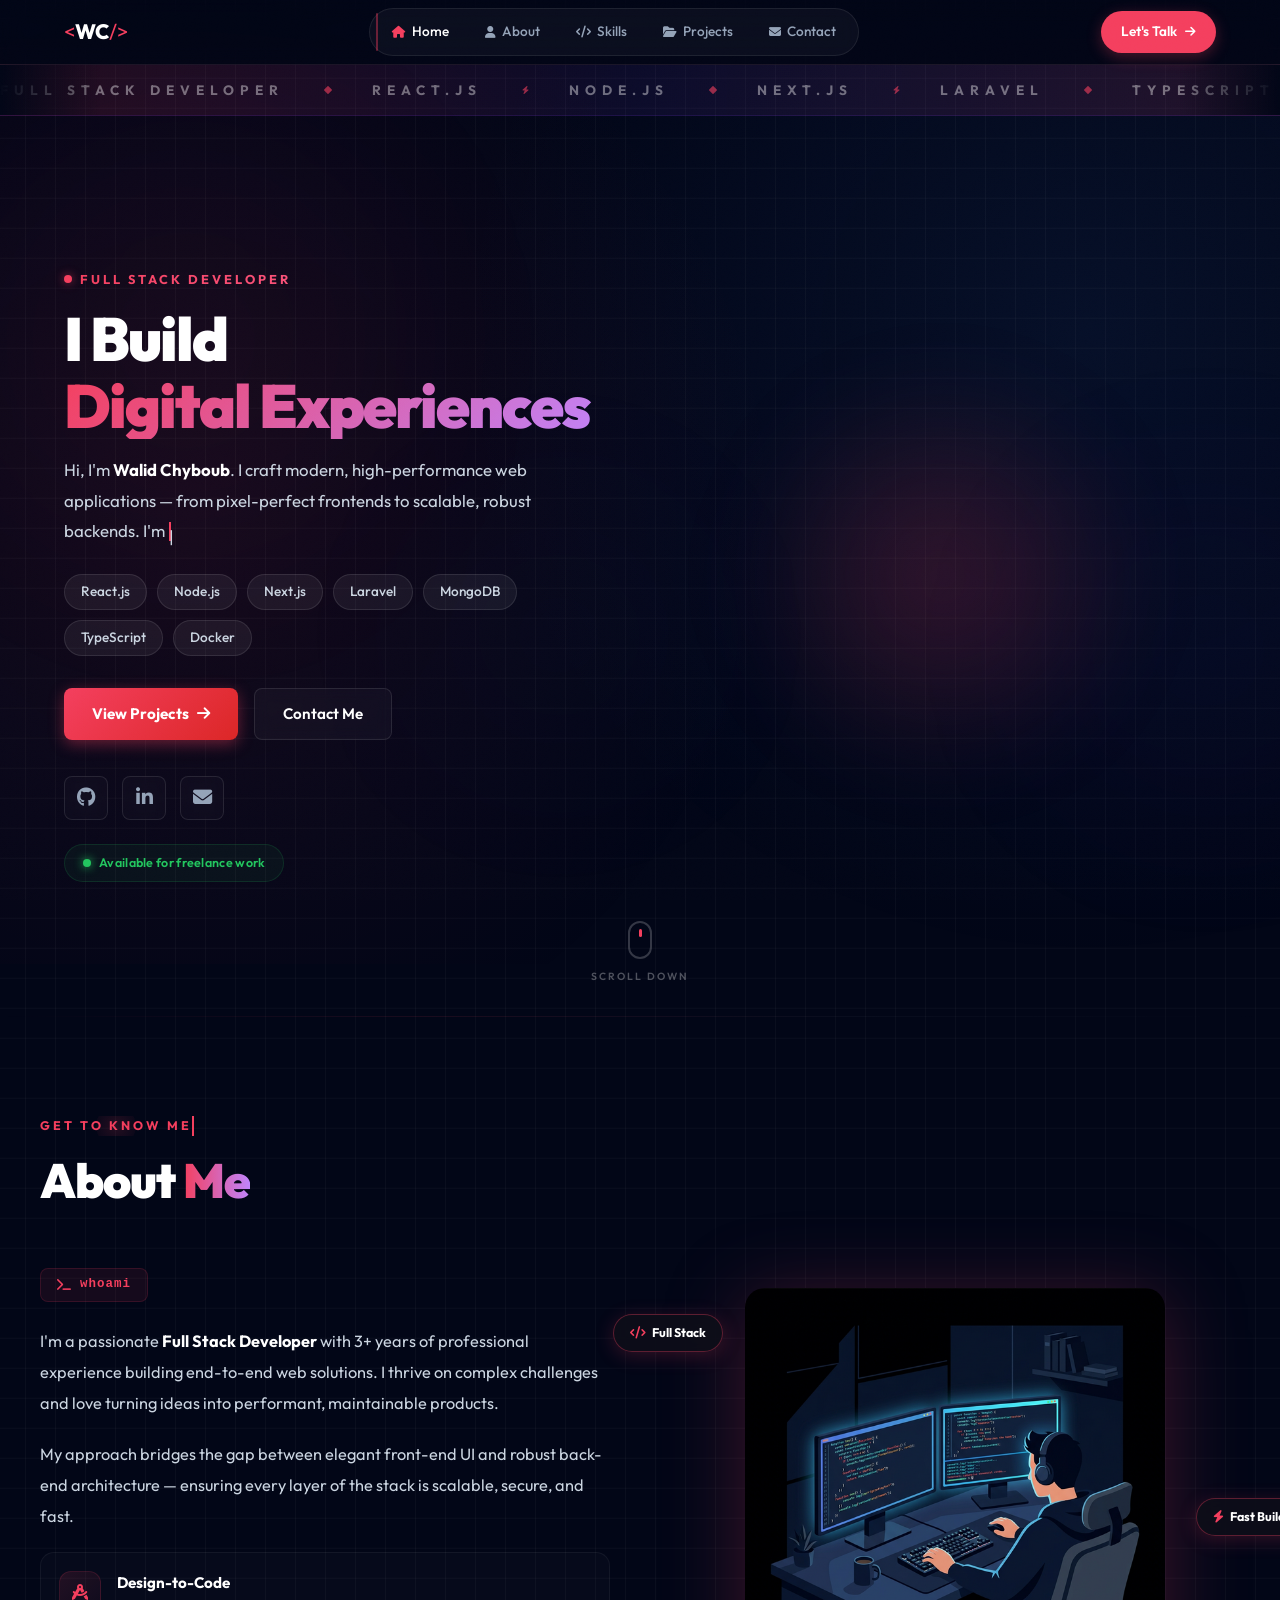
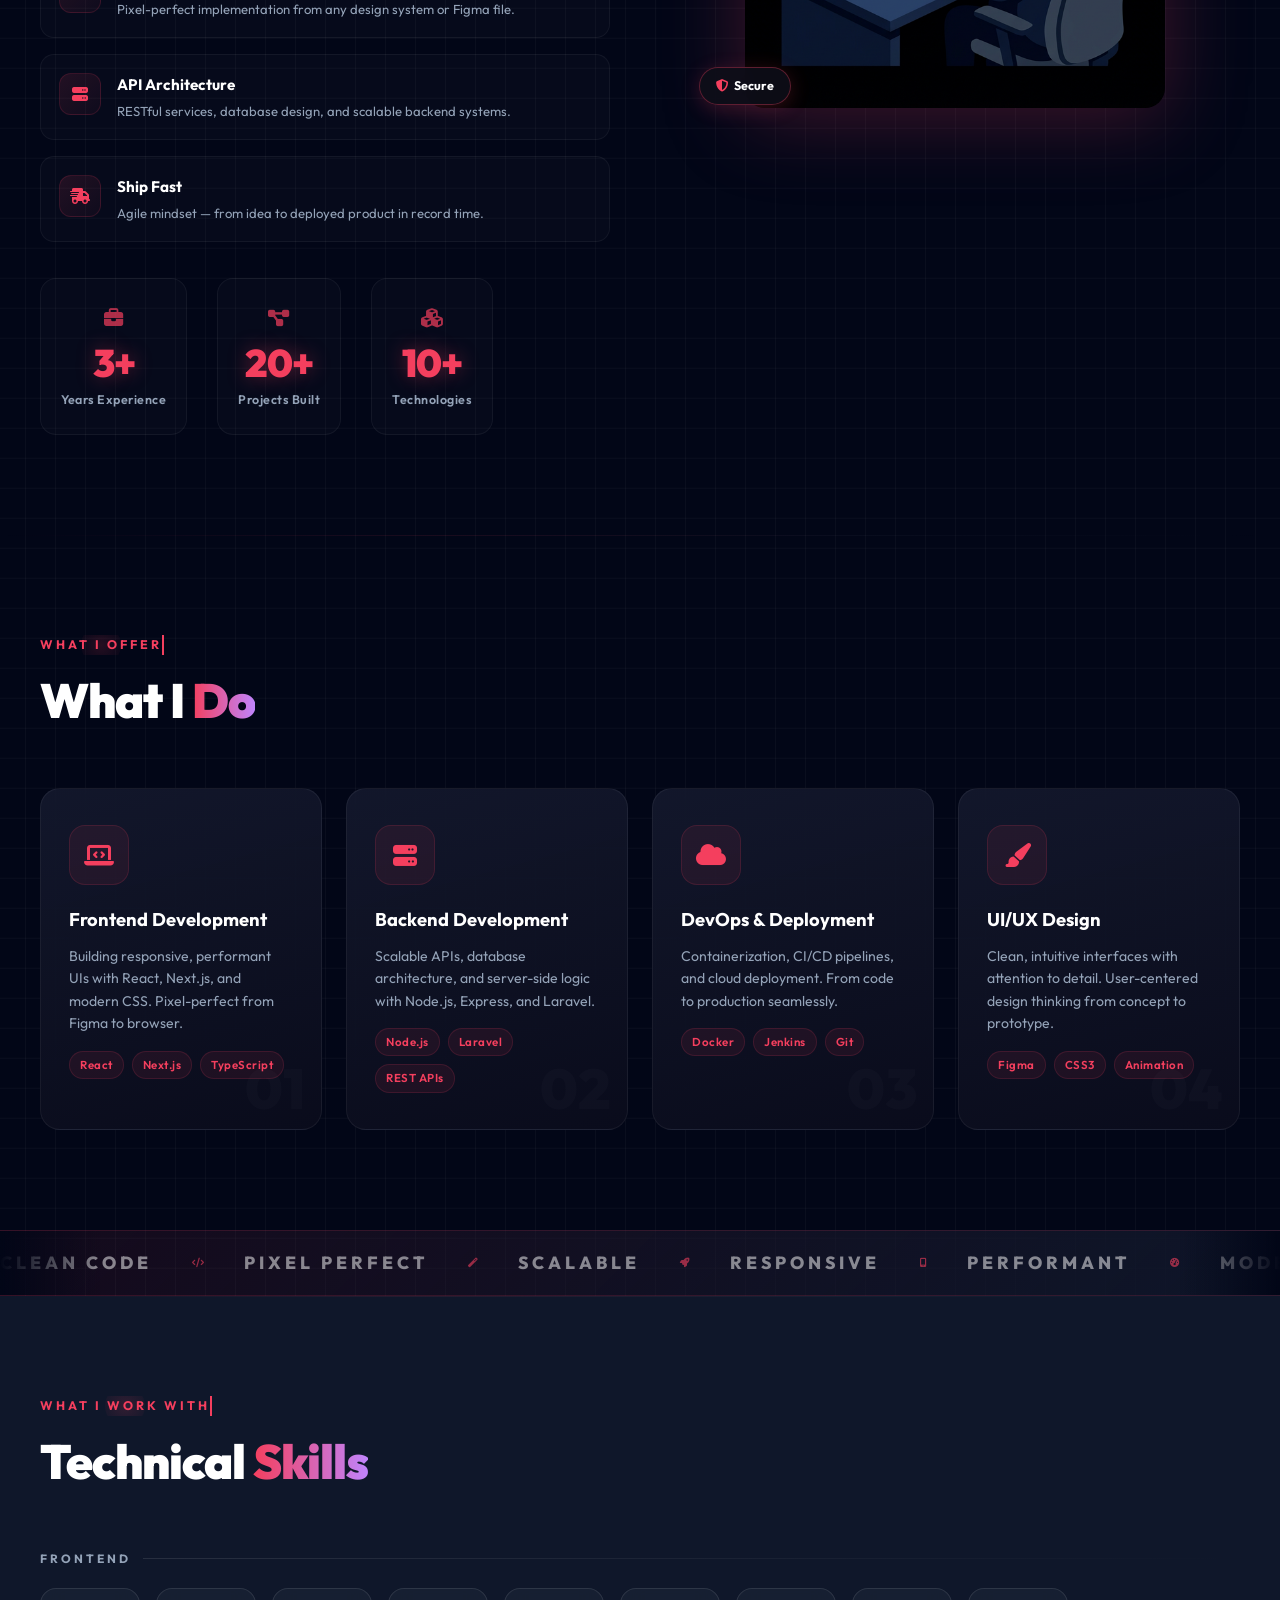
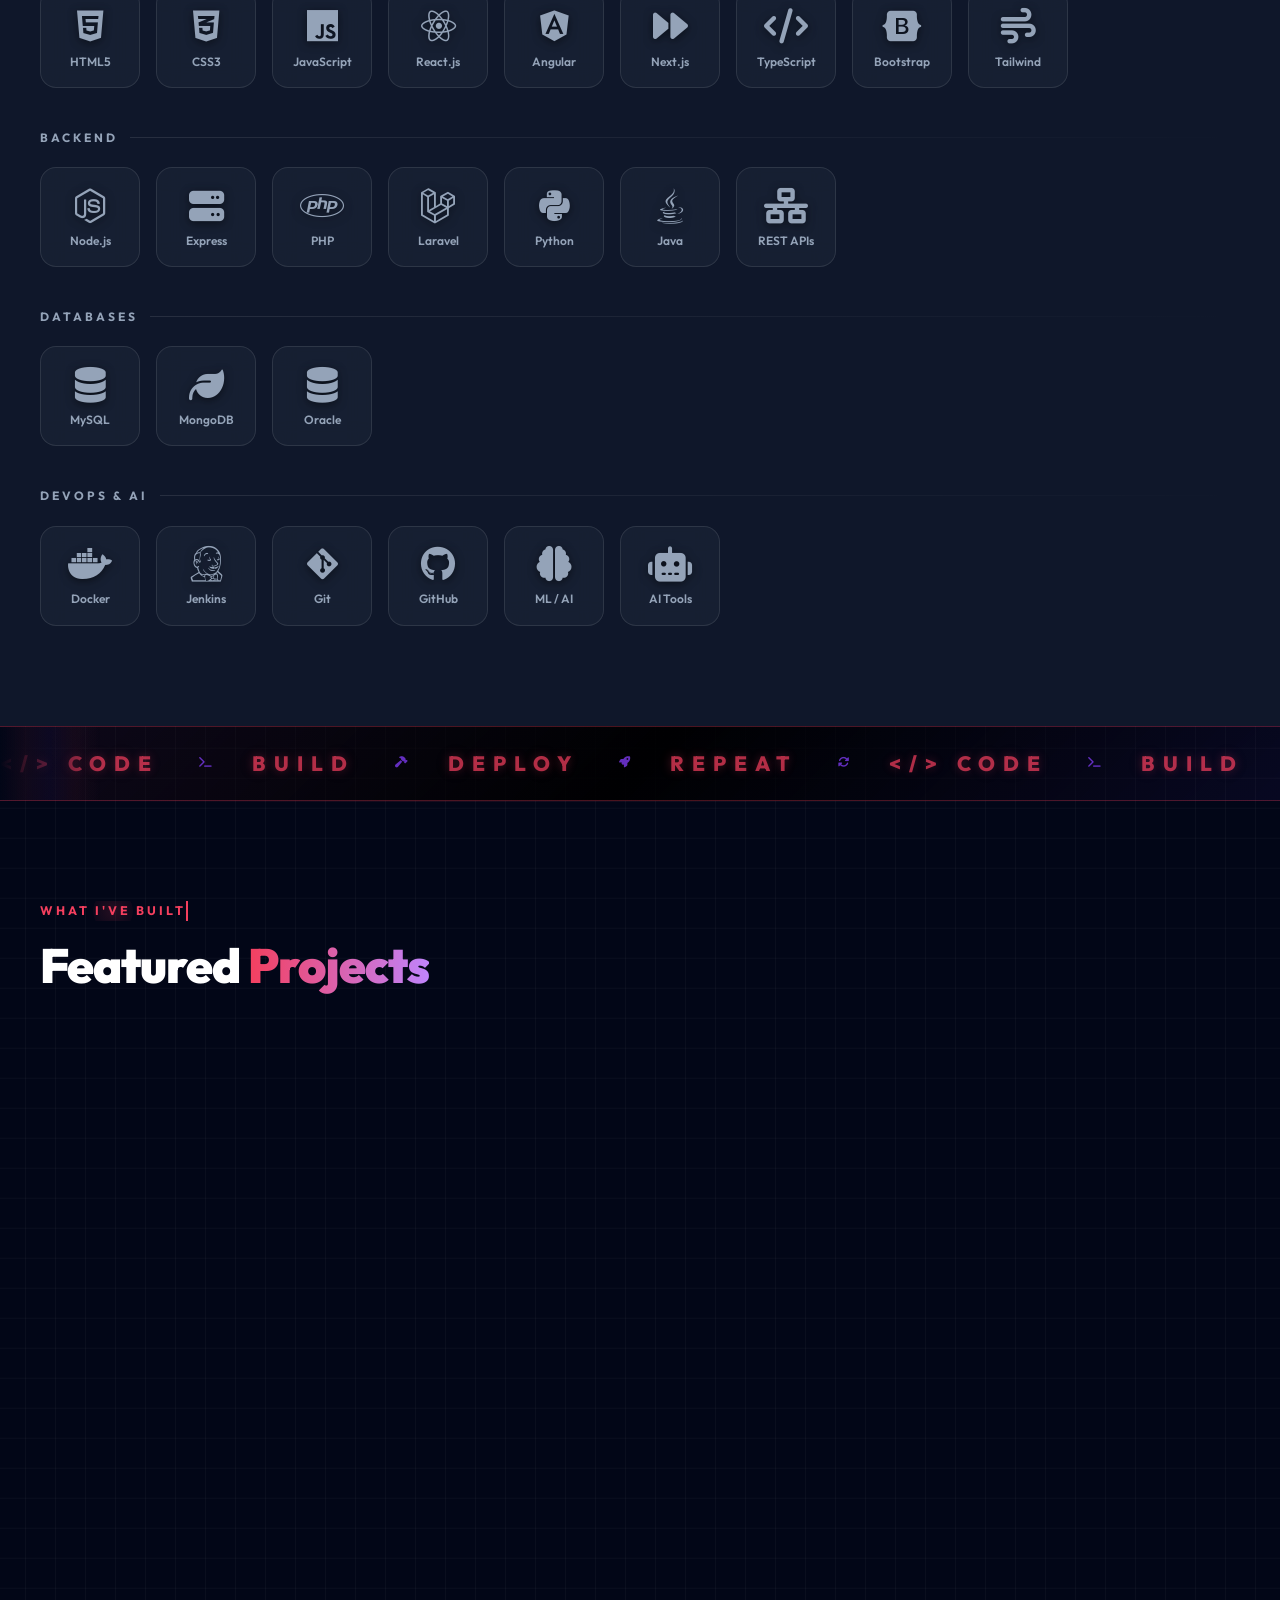
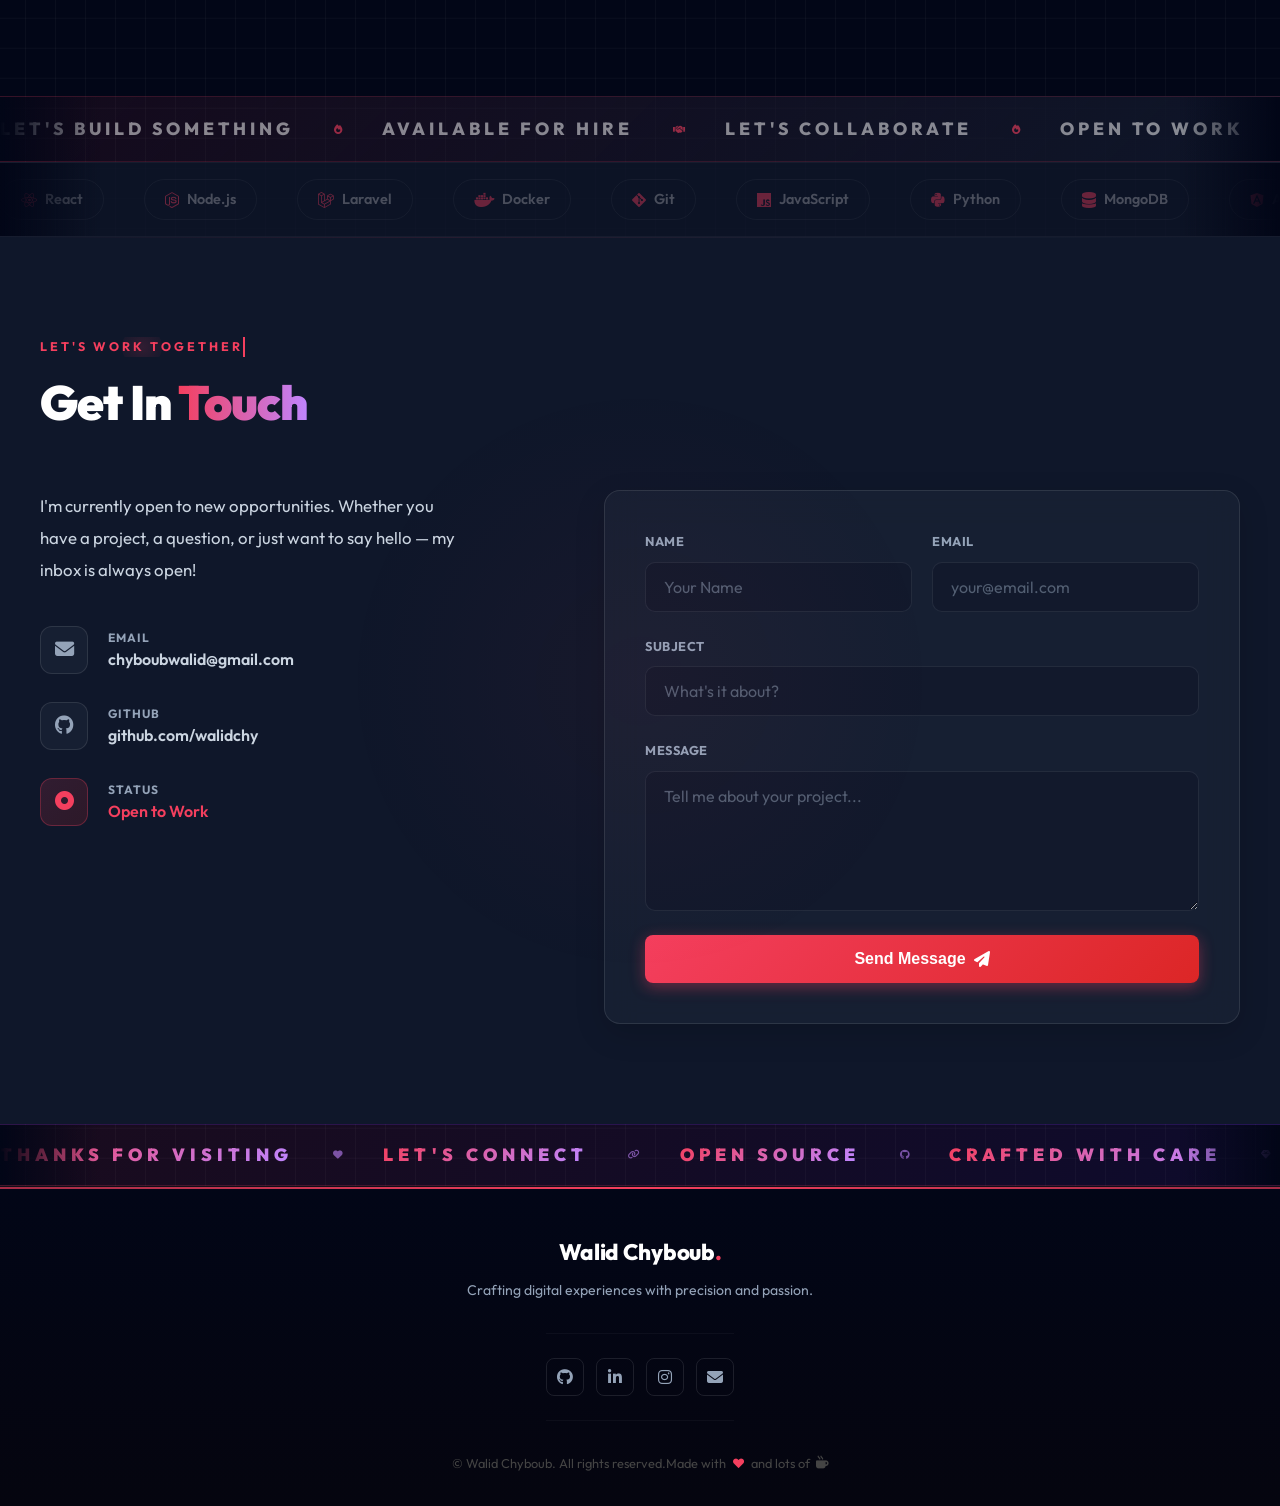
==== commit ecba8a79: "Remove timeline, hide spline on mobile, fix card shine, add anti-inspect - Removed "My Journey" expe" ====
--- a/index.html
+++ b/index.html
@@ -538,56 +538,6 @@
     </section>
 
 
-    <!-- FUN FACTS TICKER -->
-    <div class="fun-facts-bar">
-        <div class="fun-facts-track">
-            <div class="fun-fact"><i class="fas fa-coffee"></i> <span class="fun-fact-num" data-target="1200">0</span>+ Cups of Coffee</div>
-            <div class="fun-fact"><i class="fas fa-keyboard"></i> <span class="fun-fact-num" data-target="50000">0</span>+ Lines of Code</div>
-            <div class="fun-fact"><i class="fas fa-bug"></i> <span class="fun-fact-num" data-target="999">0</span>+ Bugs Squashed</div>
-            <div class="fun-fact"><i class="fas fa-code-commit"></i> <span class="fun-fact-num" data-target="800">0</span>+ Git Commits</div>
-            <div class="fun-fact"><i class="fas fa-clock"></i> <span class="fun-fact-num" data-target="3000">0</span>+ Hours Coding</div>
-            <div class="fun-fact"><i class="fas fa-graduation-cap"></i> <span class="fun-fact-num" data-target="50">0</span>+ Courses Taken</div>
-        </div>
-    </div>
-
-    <!-- EXPERIENCE TIMELINE -->
-    <section class="section timeline-section">
-        <div class="section-inner">
-            <p class="section-eyebrow" data-aos="fade-up">My journey</p>
-            <h2 class="section-title" data-aos="fade-up" data-aos-delay="100">Experience <span class="red">&amp; Education</span></h2>
-            <div class="timeline">
-                <div class="timeline-line"></div>
-                <div class="timeline-item" data-aos="fade-right" data-aos-delay="100">
-                    <div class="timeline-dot"><i class="fas fa-briefcase"></i></div>
-                    <div class="timeline-content">
-                        <span class="timeline-date">2024 — Present</span>
-                        <h3>Full Stack Developer</h3>
-                        <p>Building modern web applications with React, Node.js, and cloud technologies. Delivering end-to-end solutions for clients worldwide.</p>
-                        <div class="timeline-tags"><span>React</span><span>Node.js</span><span>Docker</span></div>
-                    </div>
-                </div>
-                <div class="timeline-item timeline-right" data-aos="fade-left" data-aos-delay="200">
-                    <div class="timeline-dot"><i class="fas fa-graduation-cap"></i></div>
-                    <div class="timeline-content">
-                        <span class="timeline-date">2022 — Present</span>
-                        <h3>Computer Science Student</h3>
-                        <p>Studying software engineering, algorithms, databases, and AI/ML. Applying academic knowledge to real-world projects.</p>
-                        <div class="timeline-tags"><span>Algorithms</span><span>Databases</span><span>AI/ML</span></div>
-                    </div>
-                </div>
-                <div class="timeline-item" data-aos="fade-right" data-aos-delay="300">
-                    <div class="timeline-dot"><i class="fas fa-code"></i></div>
-                    <div class="timeline-content">
-                        <span class="timeline-date">2023 — 2024</span>
-                        <h3>Freelance Web Developer</h3>
-                        <p>Worked on multiple client projects ranging from landing pages to full e-commerce platforms. Focused on clean code and fast delivery.</p>
-                        <div class="timeline-tags"><span>Laravel</span><span>JavaScript</span><span>MySQL</span></div>
-                    </div>
-                </div>
-            </div>
-        </div>
-    </section>
-
     <!-- MARQUEE BEFORE PROJECTS -->
     <div class="marquee-banner marquee-neon">
         <div class="marquee-track marquee-track-fast">
--- a/style.css
+++ b/style.css
@@ -1012,21 +1012,38 @@
 /* Animated border gradient on hover */
 .card-border-glow {
     position: absolute;
-    inset: -1px;
+    inset: 0;
     border-radius: 20px;
-    background: conic-gradient(from 0deg, transparent, var(--red), transparent, transparent);
+    pointer-events: none;
+    z-index: 1;
+    overflow: hidden;
     opacity: 0;
-    transition: opacity 0.5s ease;
-    z-index: -1;
-    animation: borderSpin 4s linear infinite;
+    transition: opacity 0.4s ease;
+}
+
+.card-border-glow::before {
+    content: '';
+    position: absolute;
+    top: -50%;
+    left: -50%;
+    width: 30px;
+    height: 200%;
+    background: linear-gradient(90deg, transparent, rgba(255, 255, 255, 0.25), transparent);
+    transform: rotate(25deg);
+    animation: none;
 }
 
 .project-card:hover .card-border-glow {
-    opacity: 0.5;
-}
-
-@keyframes borderSpin {
-    100% { transform: rotate(360deg); }
+    opacity: 1;
+}
+
+.project-card:hover .card-border-glow::before {
+    animation: cardShineSlide 1.8s ease-in-out infinite;
+}
+
+@keyframes cardShineSlide {
+    0% { left: -50%; }
+    100% { left: 150%; }
 }
 
 /* Background glow that follows hover */
@@ -2576,7 +2593,8 @@
     .hero-cta { justify-content: center; flex-wrap: wrap; }
     .hero-socials { justify-content: center; }
     .hero-right { width: 100%; }
-    .spline-container { height: 320px; }
+    .spline-container { display: none; }
+    .hero-right { display: none; }
 
     /* About */
     .about-grid { grid-template-columns: 1fr; gap: 32px; }
@@ -2642,7 +2660,8 @@
     .hero { padding-left: 16px; padding-right: 16px; }
     .section-inner { padding: 0 16px; }
     .btn-red, .btn-ghost { padding: 11px 20px; font-size: 0.9rem; }
-    .spline-container { height: 260px; }
+    .spline-container { display: none; }
+    .hero-right { display: none; }
     .dev-illustration-wrap { max-width: 260px; }
     .badge-1, .badge-2, .badge-3 { display: none; }
     .tech-logo-card { width: 72px; height: 72px; gap: 8px; border-radius: 12px; }
@@ -3723,39 +3742,6 @@
 }
 
 
-/* ====================================================
-   PROJECT CARD SHINE EFFECT ON HOVER
-   ==================================================== */
-.project-card::after {
-    content: '';
-    position: absolute;
-    top: -50%;
-    left: -50%;
-    width: 200%;
-    height: 200%;
-    background: linear-gradient(
-        45deg,
-        transparent 40%,
-        rgba(244, 63, 94, 0.03) 45%,
-        rgba(244, 63, 94, 0.06) 50%,
-        rgba(244, 63, 94, 0.03) 55%,
-        transparent 60%
-    );
-    transform: rotate(0deg);
-    transition: none;
-    animation: none;
-    pointer-events: none;
-    z-index: 1;
-}
-
-.project-card:hover::after {
-    animation: cardShine 1.5s ease forwards;
-}
-
-@keyframes cardShine {
-    0% { transform: translateX(-100%) rotate(25deg); }
-    100% { transform: translateX(100%) rotate(25deg); }
-}
 
 
 /* ====================================================
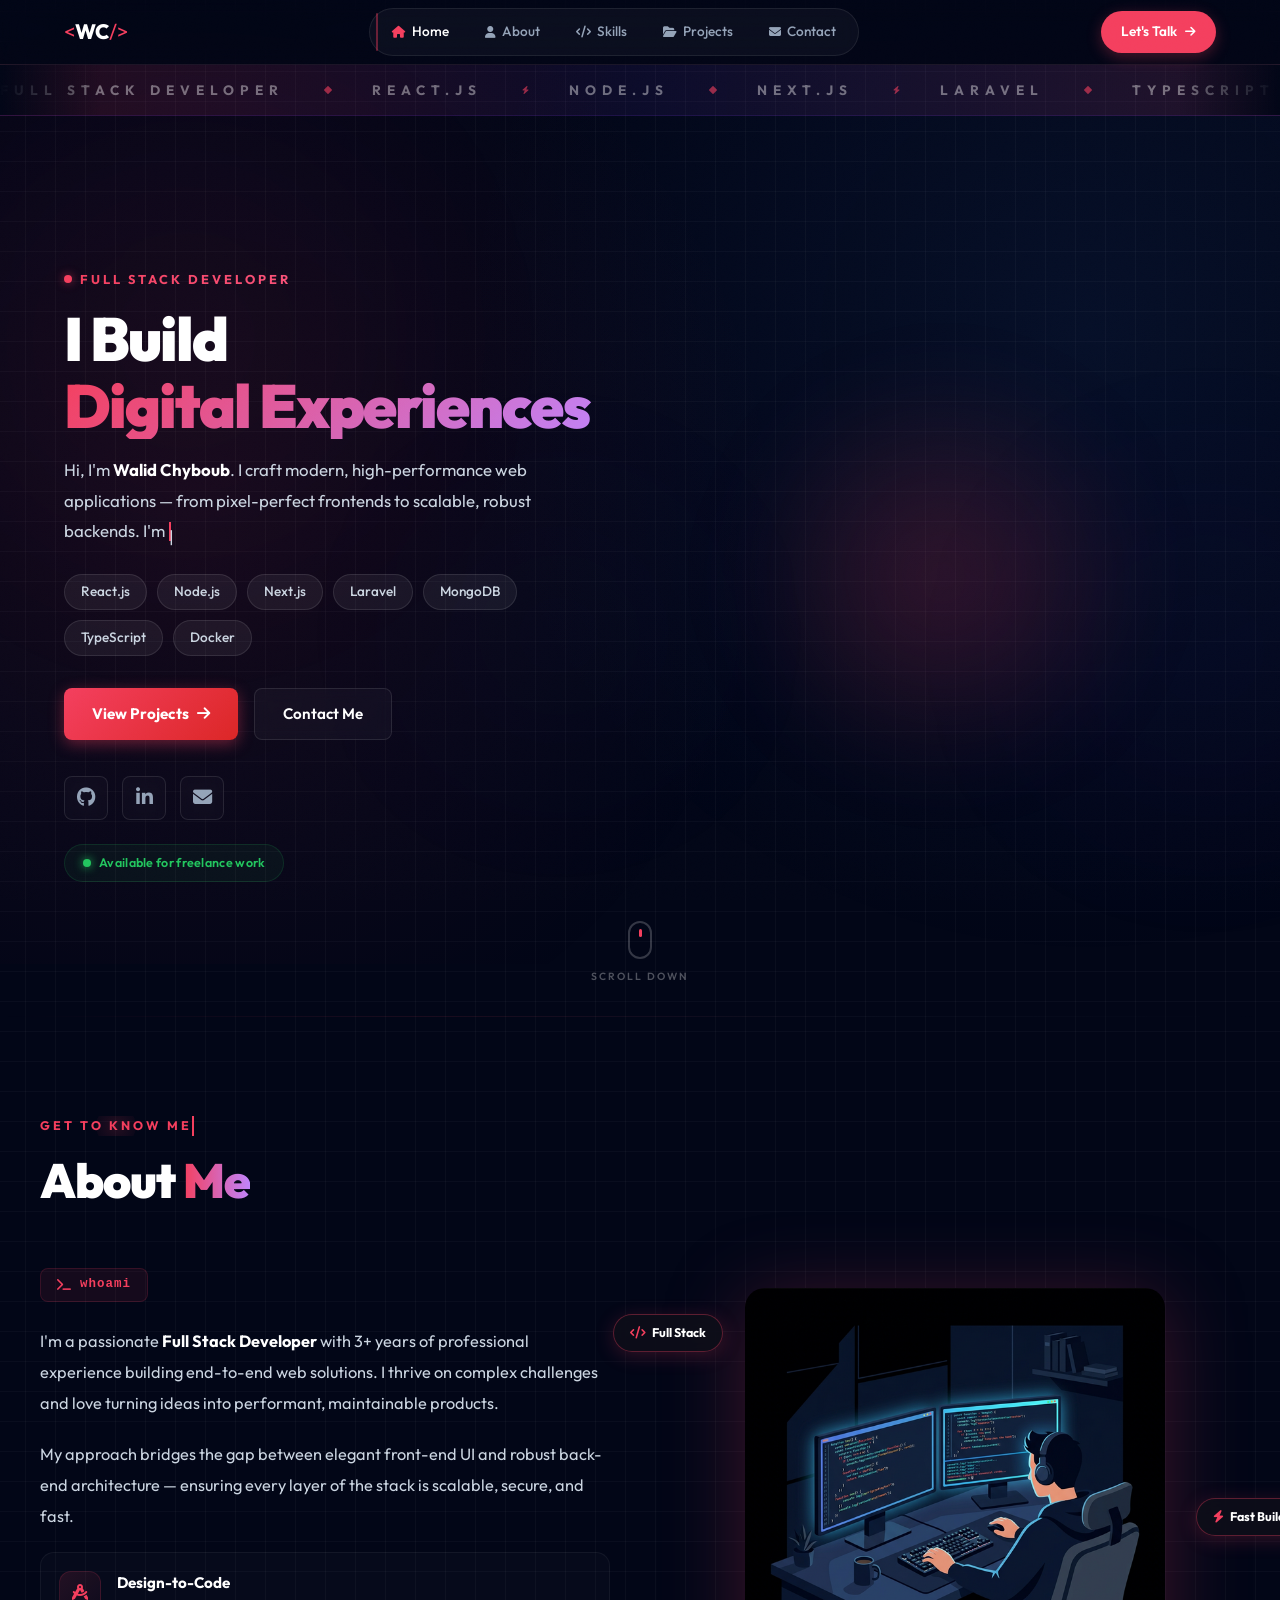
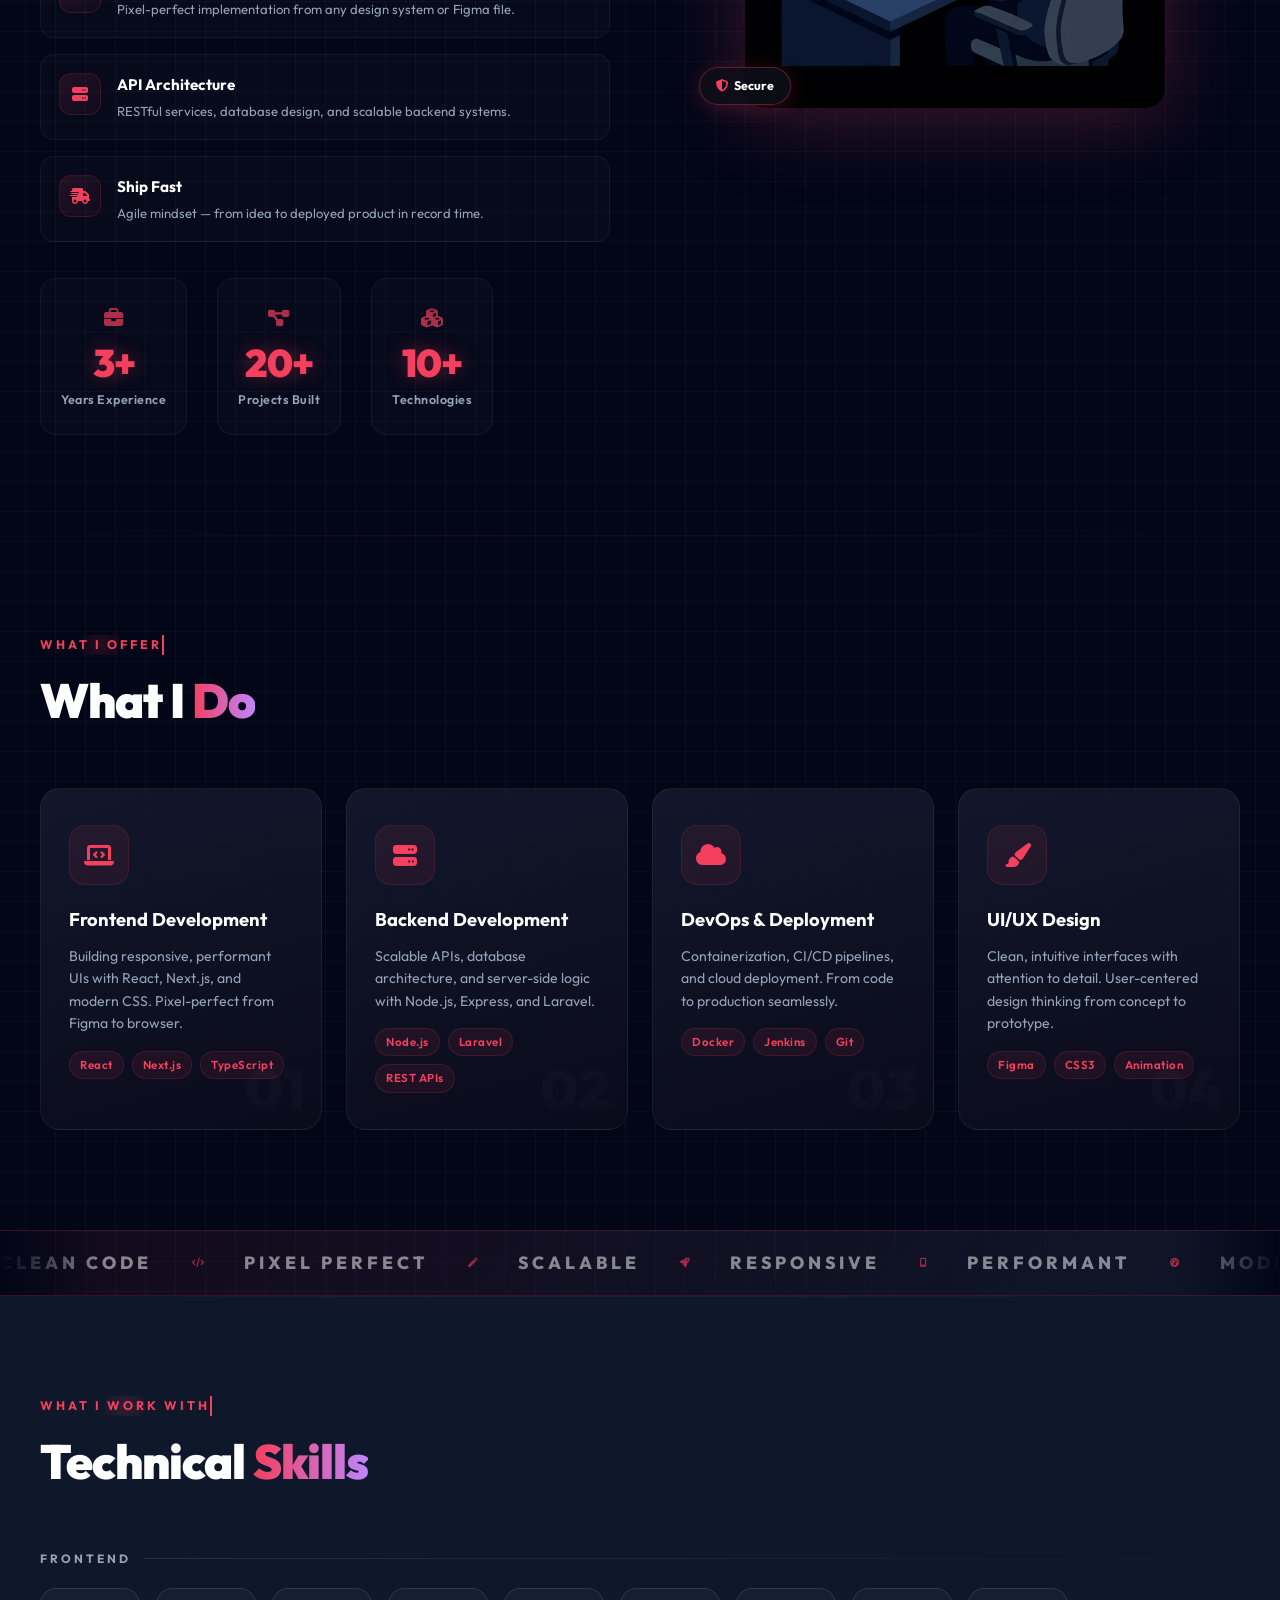
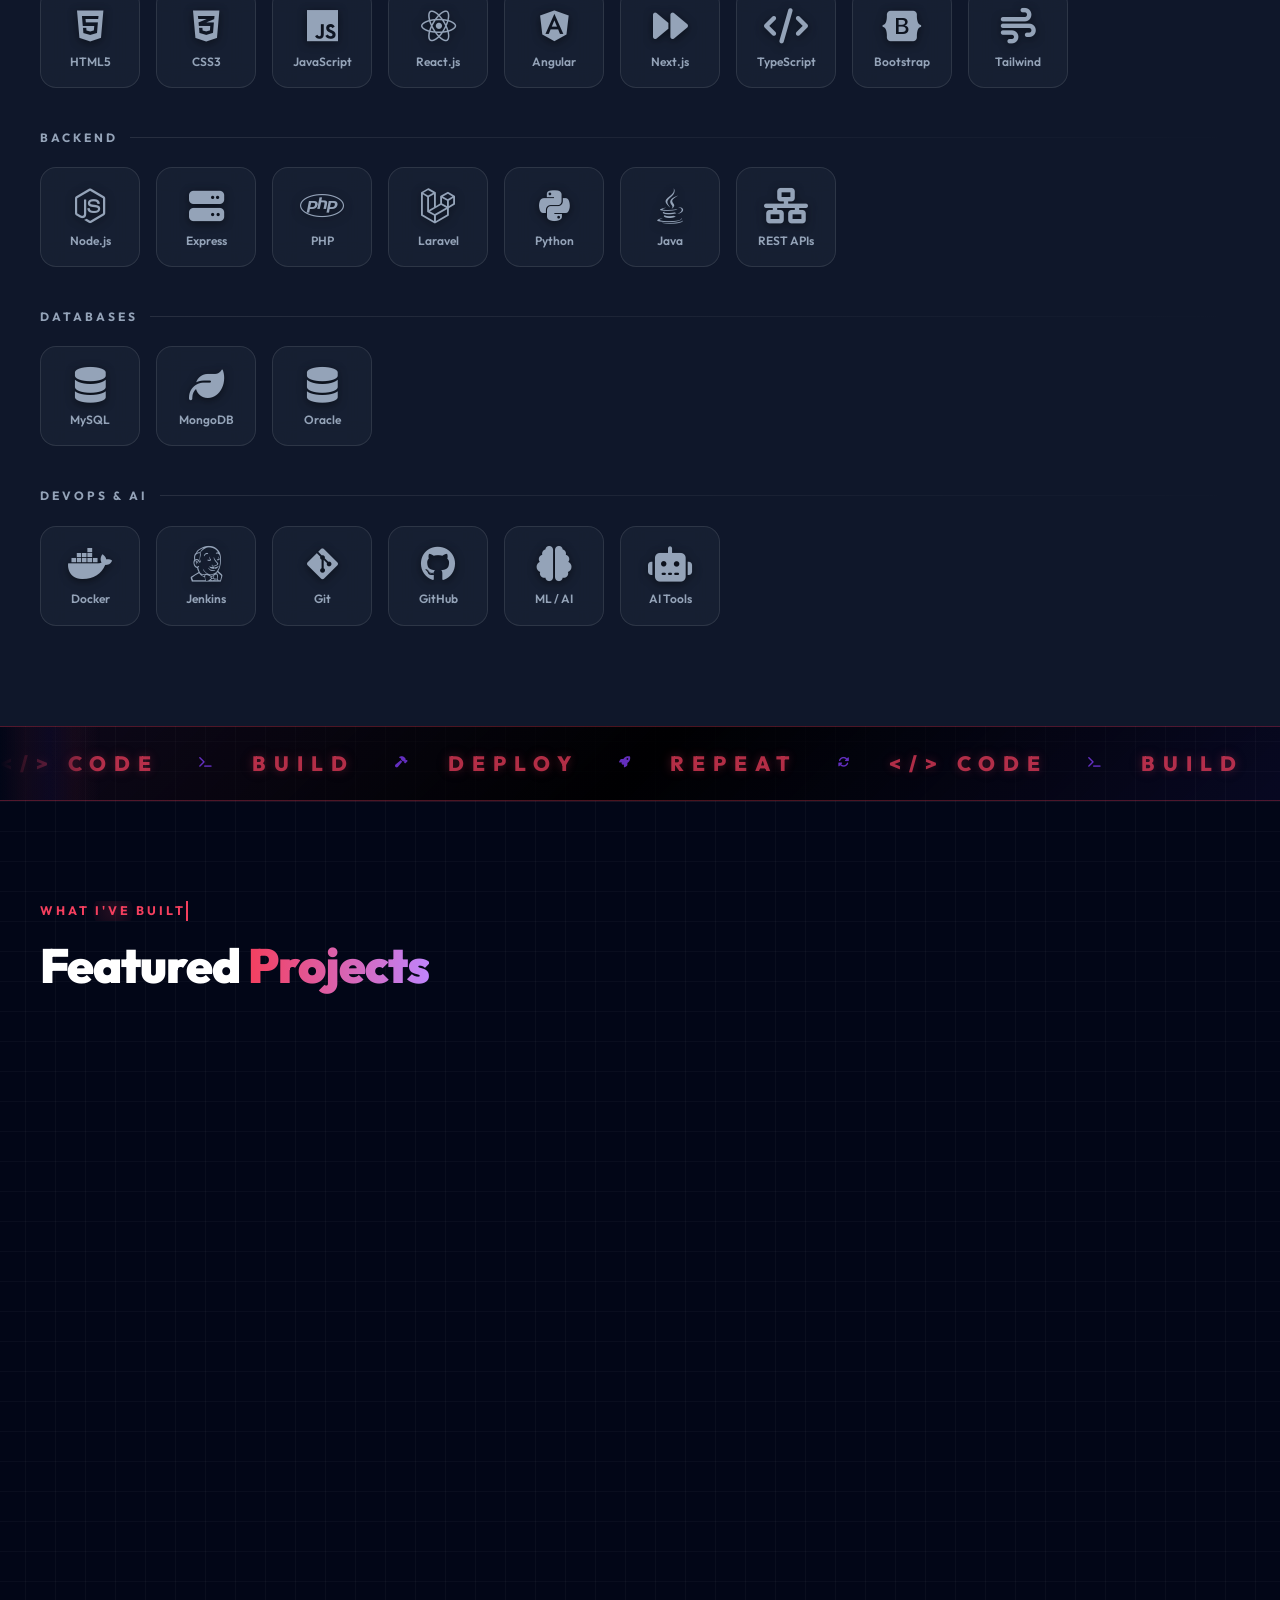
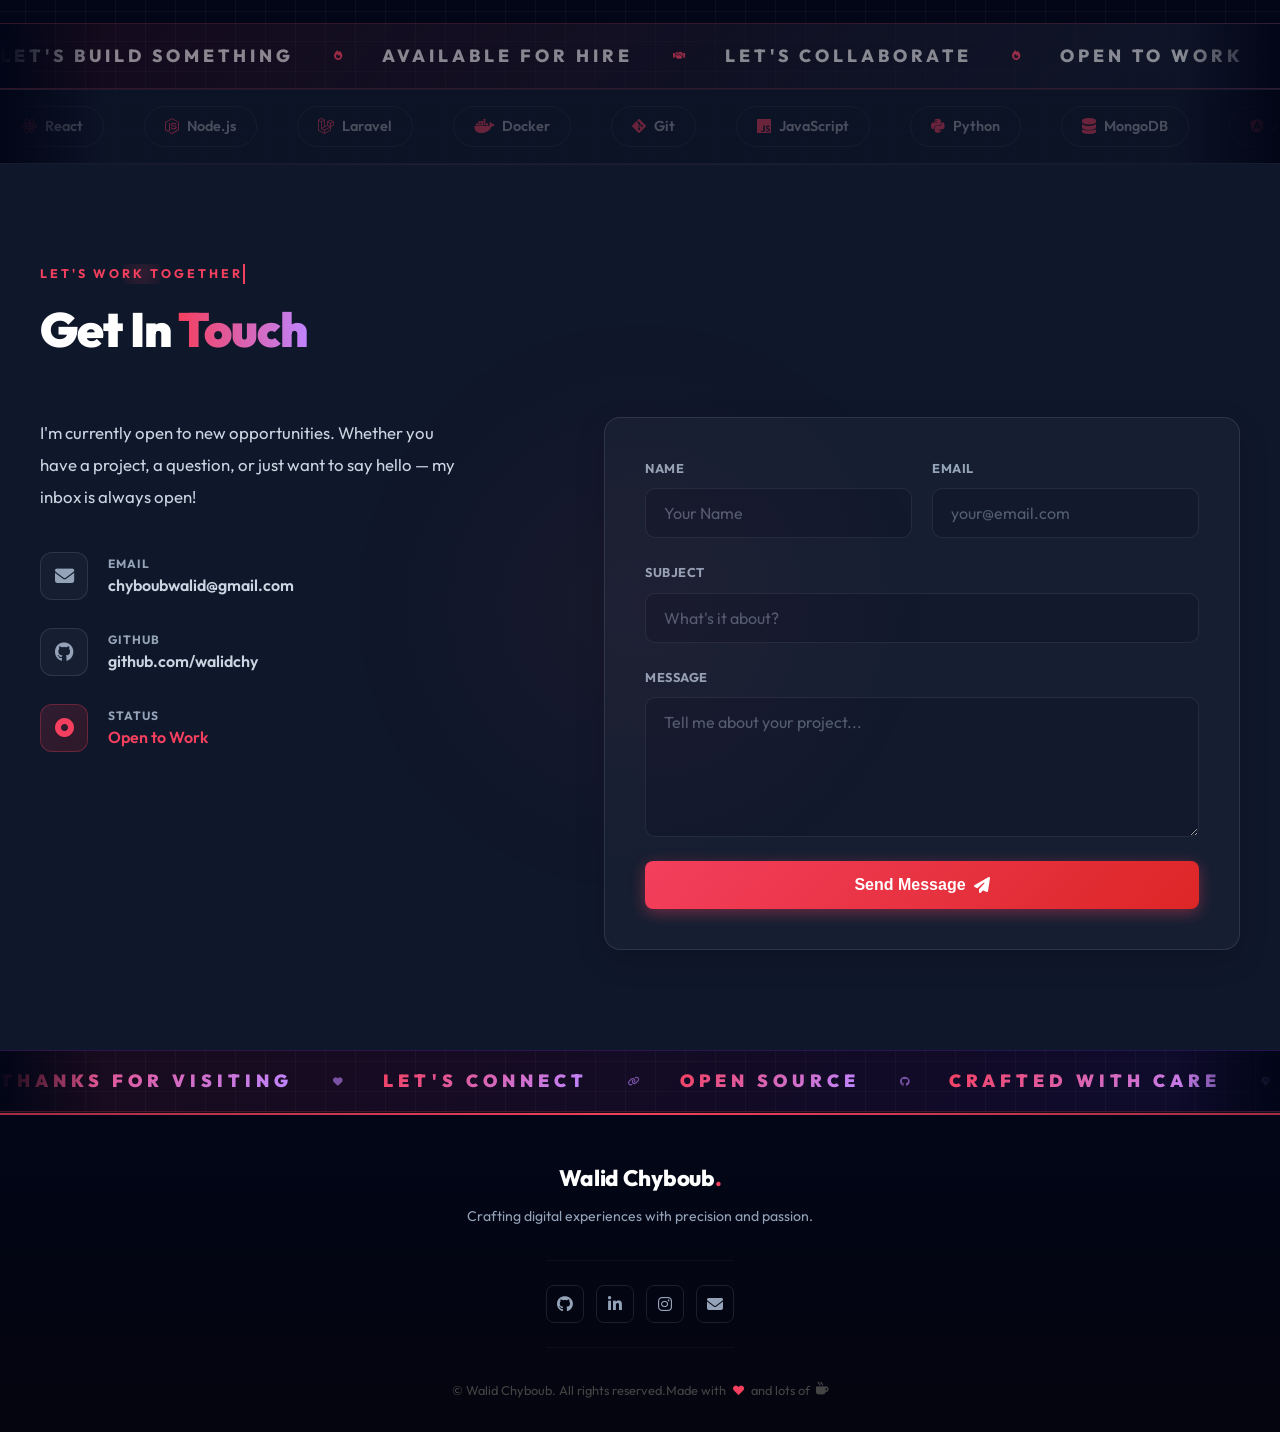
==== commit c2489fcb: "Redesign project cards, update favicon, and refine UI interaction" ====
--- a/index.html
+++ b/index.html
@@ -591,32 +591,14 @@
                     <div class="project-img-wrap">
                         <img src="images/library-project-image.jpeg" alt="Books Library"
                             onerror="this.style.display='none'">
-                        <div class="project-img-overlay">
-                            <div class="overlay-content">
-                                <span class="overlay-icon"><i class="fas fa-expand-alt"></i></span>
-                                <span class="overlay-text">View Details</span>
-                            </div>
-                        </div>
                         <div class="card-year-badge"><i class="far fa-calendar-alt"></i> 2024</div>
-                        <div class="card-status"><span class="status-dot"></span> Live</div>
+                        <a href="https://books-libary-two.vercel.app/" target="_blank" rel="noopener" class="card-status" onclick="event.stopPropagation()"><span class="status-dot"></span> Live</a>
                     </div>
                     <div class="project-body">
-                        <div class="project-tech-row">
-                            <span class="tech-badge">React</span>
-                            <span class="tech-badge">JavaScript</span>
-                            <span class="tech-badge">REST API</span>
-                        </div>
                         <h3 class="project-title">Books Library</h3>
-                        <p class="project-desc">Frontend library management interface built purely with React.</p>
-                        <div class="project-meta">
-                            <span class="meta-item"><i class="fas fa-code-branch"></i> Frontend</span>
-                            <span class="meta-item"><i class="fas fa-layer-group"></i> React SPA</span>
-                        </div>
-                        <div class="project-actions">
-                            <a href="https://books-libary-two.vercel.app/" target="_blank" class="p-btn p-live"
-                                onclick="event.stopPropagation()"><i class="fas fa-external-link-alt"></i> Live Demo</a>
-                            <a href="https://github.com/walidchy/books-libary" target="_blank" class="p-btn p-source"
-                                onclick="event.stopPropagation()"><i class="fab fa-github"></i> Code</a>
+                        <p class="project-desc">A React-powered library catalog that lets you search, discover and explore books using the Google Books API with dynamic filtering and a sleek reading-friendly UI.</p>
+                        <div class="card-actions">
+                            <a href="https://books-libary-two.vercel.app/" target="_blank" rel="noopener" class="card-btn card-btn-live" onclick="event.stopPropagation()"><i class="fas fa-external-link-alt"></i> Live Demo</a>
                         </div>
                     </div>
                 </div>
@@ -633,33 +615,14 @@
                     <span class="card-number">02</span>
                     <div class="project-img-wrap">
                         <img src="images/MovieSports.png" alt="MovieSports" onerror="this.style.display='none'">
-                        <div class="project-img-overlay">
-                            <div class="overlay-content">
-                                <span class="overlay-icon"><i class="fas fa-expand-alt"></i></span>
-                                <span class="overlay-text">View Details</span>
-                            </div>
-                        </div>
                         <div class="card-year-badge"><i class="far fa-calendar-alt"></i> 2024</div>
-                        <div class="card-status"><span class="status-dot"></span> Live</div>
+                        <a href="https://movie-sports.vercel.app/" target="_blank" rel="noopener" class="card-status" onclick="event.stopPropagation()"><span class="status-dot"></span> Live</a>
                     </div>
                     <div class="project-body">
-                        <div class="project-tech-row">
-                            <span class="tech-badge">React</span>
-                            <span class="tech-badge">REST API</span>
-                            <span class="tech-badge">CSS3</span>
-                        </div>
                         <h3 class="project-title">MovieSports</h3>
-                        <p class="project-desc">React-based media hub with live sports data and movie database integration.</p>
-                        <div class="project-meta">
-                            <span class="meta-item"><i class="fas fa-code-branch"></i> Frontend</span>
-                            <span class="meta-item"><i class="fas fa-satellite-dish"></i> Multi-API</span>
-                        </div>
-                        <div class="project-actions">
-                            <a href="https://movie-sports.vercel.app/" target="_blank"
-                                class="p-btn p-live" onclick="event.stopPropagation()"><i
-                                    class="fas fa-external-link-alt"></i> Live Demo</a>
-                            <a href="https://github.com/walidchy/MovieSports" target="_blank" class="p-btn p-source"
-                                onclick="event.stopPropagation()"><i class="fab fa-github"></i> Code</a>
+                        <p class="project-desc">A media hub combining live sports scores with a movie database — real-time match updates, movie search, and dynamic API-driven content all in one responsive app.</p>
+                        <div class="card-actions">
+                            <a href="https://movie-sports.vercel.app/" target="_blank" rel="noopener" class="card-btn card-btn-live" onclick="event.stopPropagation()"><i class="fas fa-external-link-alt"></i> Live Demo</a>
                         </div>
                     </div>
                 </div>
@@ -677,31 +640,14 @@
                     <span class="card-number">03</span>
                     <div class="project-img-wrap">
                         <img src="images/Weather App.jpeg" alt="Weather App" onerror="this.style.display='none'">
-                        <div class="project-img-overlay">
-                            <div class="overlay-content">
-                                <span class="overlay-icon"><i class="fas fa-expand-alt"></i></span>
-                                <span class="overlay-text">View Details</span>
-                            </div>
-                        </div>
                         <div class="card-year-badge"><i class="far fa-calendar-alt"></i> 2024</div>
-                        <div class="card-status"><span class="status-dot"></span> Live</div>
+                        <a href="https://weather-app-seven-dun-50.vercel.app/" target="_blank" rel="noopener" class="card-status" onclick="event.stopPropagation()"><span class="status-dot"></span> Live</a>
                     </div>
                     <div class="project-body">
-                        <div class="project-tech-row">
-                            <span class="tech-badge">JavaScript</span>
-                            <span class="tech-badge">Weather API</span>
-                        </div>
                         <h3 class="project-title">Global Weather Hub</h3>
-                        <p class="project-desc">Responsive weather forecasting with geolocation and global API data.</p>
-                        <div class="project-meta">
-                            <span class="meta-item"><i class="fas fa-code-branch"></i> Vanilla JS</span>
-                            <span class="meta-item"><i class="fas fa-map-marker-alt"></i> Geolocation</span>
-                        </div>
-                        <div class="project-actions">
-                            <a href="https://weather-app-seven-dun-50.vercel.app/" target="_blank" class="p-btn p-live"
-                                onclick="event.stopPropagation()"><i class="fas fa-external-link-alt"></i> Live Demo</a>
-                            <a href="https://github.com/walidchy/weather-app" target="_blank" class="p-btn p-source"
-                                onclick="event.stopPropagation()"><i class="fab fa-github"></i> Code</a>
+                        <p class="project-desc">Get real-time forecasts for any city worldwide with GPS detection, dynamic weather-based backgrounds, and a beautiful 5-day outlook — all powered by live API data.</p>
+                        <div class="card-actions">
+                            <a href="https://weather-app-seven-dun-50.vercel.app/" target="_blank" rel="noopener" class="card-btn card-btn-live" onclick="event.stopPropagation()"><i class="fas fa-external-link-alt"></i> Live Demo</a>
                         </div>
                     </div>
                 </div>
--- a/style.css
+++ b/style.css
@@ -981,7 +981,7 @@
 .projects-grid {
     display: grid;
     grid-template-columns: repeat(3, 1fr);
-    gap: 32px;
+    gap: 30px;
 }
 
 /* ---- PROJECT CARD — PREMIUM REDESIGN ---- */
@@ -1083,24 +1083,28 @@
     color: rgba(244, 63, 94, 0.1);
 }
 
-/* ---- IMAGE AREA ---- */
+/* ---- IMAGE AREA (visible top section) ---- */
 .project-img-wrap {
     position: relative;
+    width: 100%;
+    height: 220px;
     overflow: hidden;
-    aspect-ratio: 16 / 10;
+    z-index: 1;
+    flex-shrink: 0;
 }
 
 .project-img-wrap img {
     width: 100%; height: 100%;
     object-fit: cover;
+    object-position: top center;
     transition: transform 0.7s cubic-bezier(0.23, 1, 0.32, 1),
                 filter 0.5s ease;
-    filter: brightness(0.9) saturate(0.9);
+    filter: brightness(0.85) saturate(1);
 }
 
 .project-card:hover .project-img-wrap img {
-    transform: scale(1.08);
-    filter: brightness(1) saturate(1.1);
+    transform: scale(1.06);
+    filter: brightness(0.95) saturate(1.1);
 }
 
 /* Overlay on hover */
@@ -1109,9 +1113,9 @@
     inset: 0;
     background: linear-gradient(
         180deg,
-        rgba(2, 6, 23, 0) 0%,
-        rgba(2, 6, 23, 0.4) 50%,
-        rgba(2, 6, 23, 0.9) 100%
+        rgba(2, 6, 23, 0.1) 0%,
+        rgba(2, 6, 23, 0.35) 50%,
+        rgba(2, 6, 23, 0.6) 100%
     );
     display: flex;
     align-items: center;
@@ -1211,6 +1215,28 @@
     z-index: 5;
     letter-spacing: 1px;
     text-transform: uppercase;
+    text-decoration: none;
+    cursor: pointer;
+    transition: all 0.3s ease;
+}
+
+.card-status:hover {
+    background: rgba(34, 197, 94, 0.2);
+    border-color: rgba(34, 197, 94, 0.5);
+    box-shadow: 0 4px 15px rgba(34, 197, 94, 0.3);
+    transform: translateY(-1px);
+}
+
+/* ---- PROJECT DESCRIPTION ---- */
+.project-desc {
+    font-size: 0.9rem;
+    color: var(--text-muted);
+    line-height: 1.7;
+    margin-bottom: 16px;
+    display: -webkit-box;
+    -webkit-line-clamp: 3;
+    -webkit-box-orient: vertical;
+    overflow: hidden;
 }
 
 .status-dot {
@@ -1228,19 +1254,20 @@
 
 /* ---- CARD BODY ---- */
 .project-body {
-    padding: 28px;
+    padding: 28px 32px 24px;
     display: flex;
     flex-direction: column;
     flex: 1;
     position: relative;
     z-index: 2;
+    background: linear-gradient(165deg, rgba(20, 25, 45, 0.98), rgba(10, 12, 28, 1));
 }
 
 .project-tech-row {
     display: flex;
-    gap: 8px;
+    gap: 6px;
     flex-wrap: wrap;
-    margin-bottom: 16px;
+    margin-bottom: 0;
 }
 
 .tech-badge {
@@ -1262,9 +1289,9 @@
 }
 
 .project-title {
-    font-size: 1.3rem;
+    font-size: 1.4rem;
     font-weight: 800;
-    margin-bottom: 10px;
+    margin-bottom: 12px;
     color: var(--text);
     letter-spacing: -0.3px;
     transition: color 0.3s;
@@ -1277,36 +1304,56 @@
     -webkit-text-fill-color: transparent;
 }
 
-.project-desc {
-    font-size: 0.9rem;
-    color: var(--text-muted);
-    line-height: 1.7;
+/* ---- CARD ACTION BUTTONS ---- */
+.card-actions {
+    margin-top: auto;
+    padding-top: 18px;
+    display: flex;
+    gap: 10px;
+}
+
+.card-btn {
     flex: 1;
-    margin-bottom: 16px;
-}
-
-/* Meta info row */
-.project-meta {
-    display: flex;
-    gap: 16px;
-    margin-bottom: 20px;
-    padding-top: 14px;
-    border-top: 1px solid rgba(255, 255, 255, 0.05);
-}
-
-.meta-item {
-    font-size: 0.75rem;
-    font-weight: 600;
-    color: var(--text-muted);
-    display: flex;
-    align-items: center;
-    gap: 6px;
-    letter-spacing: 0.3px;
-}
-
-.meta-item i {
-    color: rgba(244, 63, 94, 0.6);
-    font-size: 0.7rem;
+    padding: 10px 14px;
+    font-size: 0.78rem;
+    font-weight: 700;
+    letter-spacing: 0.5px;
+    text-transform: uppercase;
+    border-radius: 10px;
+    cursor: pointer;
+    text-decoration: none;
+    display: inline-flex;
+    align-items: center;
+    justify-content: center;
+    gap: 7px;
+    transition: all 0.35s cubic-bezier(0.23, 1, 0.32, 1);
+    border: none;
+    font-family: 'Outfit', 'Inter', sans-serif;
+}
+
+.card-btn-live {
+    background: linear-gradient(135deg, var(--red), var(--red-dark));
+    color: #fff;
+    box-shadow: 0 4px 15px rgba(244, 63, 94, 0.25);
+}
+.card-btn-live:hover {
+    transform: translateY(-2px);
+    box-shadow: 0 8px 25px rgba(244, 63, 94, 0.45);
+    filter: brightness(1.1);
+}
+
+.card-btn-details {
+    background: rgba(255, 255, 255, 0.04);
+    color: var(--text-light);
+    border: 1px solid rgba(255, 255, 255, 0.1);
+    backdrop-filter: blur(6px);
+}
+.card-btn-details:hover {
+    transform: translateY(-2px);
+    background: rgba(255, 255, 255, 0.08);
+    border-color: rgba(244, 63, 94, 0.4);
+    color: #fff;
+    box-shadow: 0 6px 20px rgba(0, 0, 0, 0.3);
 }
 
 .project-link {
@@ -1539,7 +1586,7 @@
 
 
 @media (max-width: 1024px) {
-    .projects-grid { grid-template-columns: repeat(2, 1fr); }
+    .projects-grid { grid-template-columns: repeat(2, 1fr); gap: 30px; }
     .skills-grid { grid-template-columns: 1fr; }
 }
 
@@ -2607,7 +2654,8 @@
     .about-stats { justify-content: center; gap: 20px; }
 
     /* Projects */
-    .projects-grid { grid-template-columns: 1fr; }
+    .projects-grid { grid-template-columns: 1fr; gap: 30px; }
+    .project-img-wrap { height: 250px; }
     .filter-tabs { justify-content: center; }
 
     /* Skills */
@@ -2669,12 +2717,11 @@
     .tech-logo-card i { font-size: 1.5rem; }
     .stat-num { font-size: 1.8rem; }
     .projects-grid { gap: 18px; }
-    .project-body { padding: 18px; }
+    .project-body { padding: 14px 16px; }
     .card-number { font-size: 2.5rem; top: 10px; left: 10px; }
     .card-year-badge { top: 10px; right: 10px; padding: 4px 8px; font-size: 0.62rem; }
     .card-status { bottom: 10px; left: 10px; font-size: 0.6rem; padding: 3px 8px; }
-    .project-meta { gap: 10px; }
-    .meta-item { font-size: 0.68rem; }
+    .card-view-hint { padding-top: 10px; font-size: 0.72rem; }
     .modal-img-wrap { height: 160px; }
     .loading-title { font-size: 1.6rem; }
     .section-title { font-size: 1.8rem; }
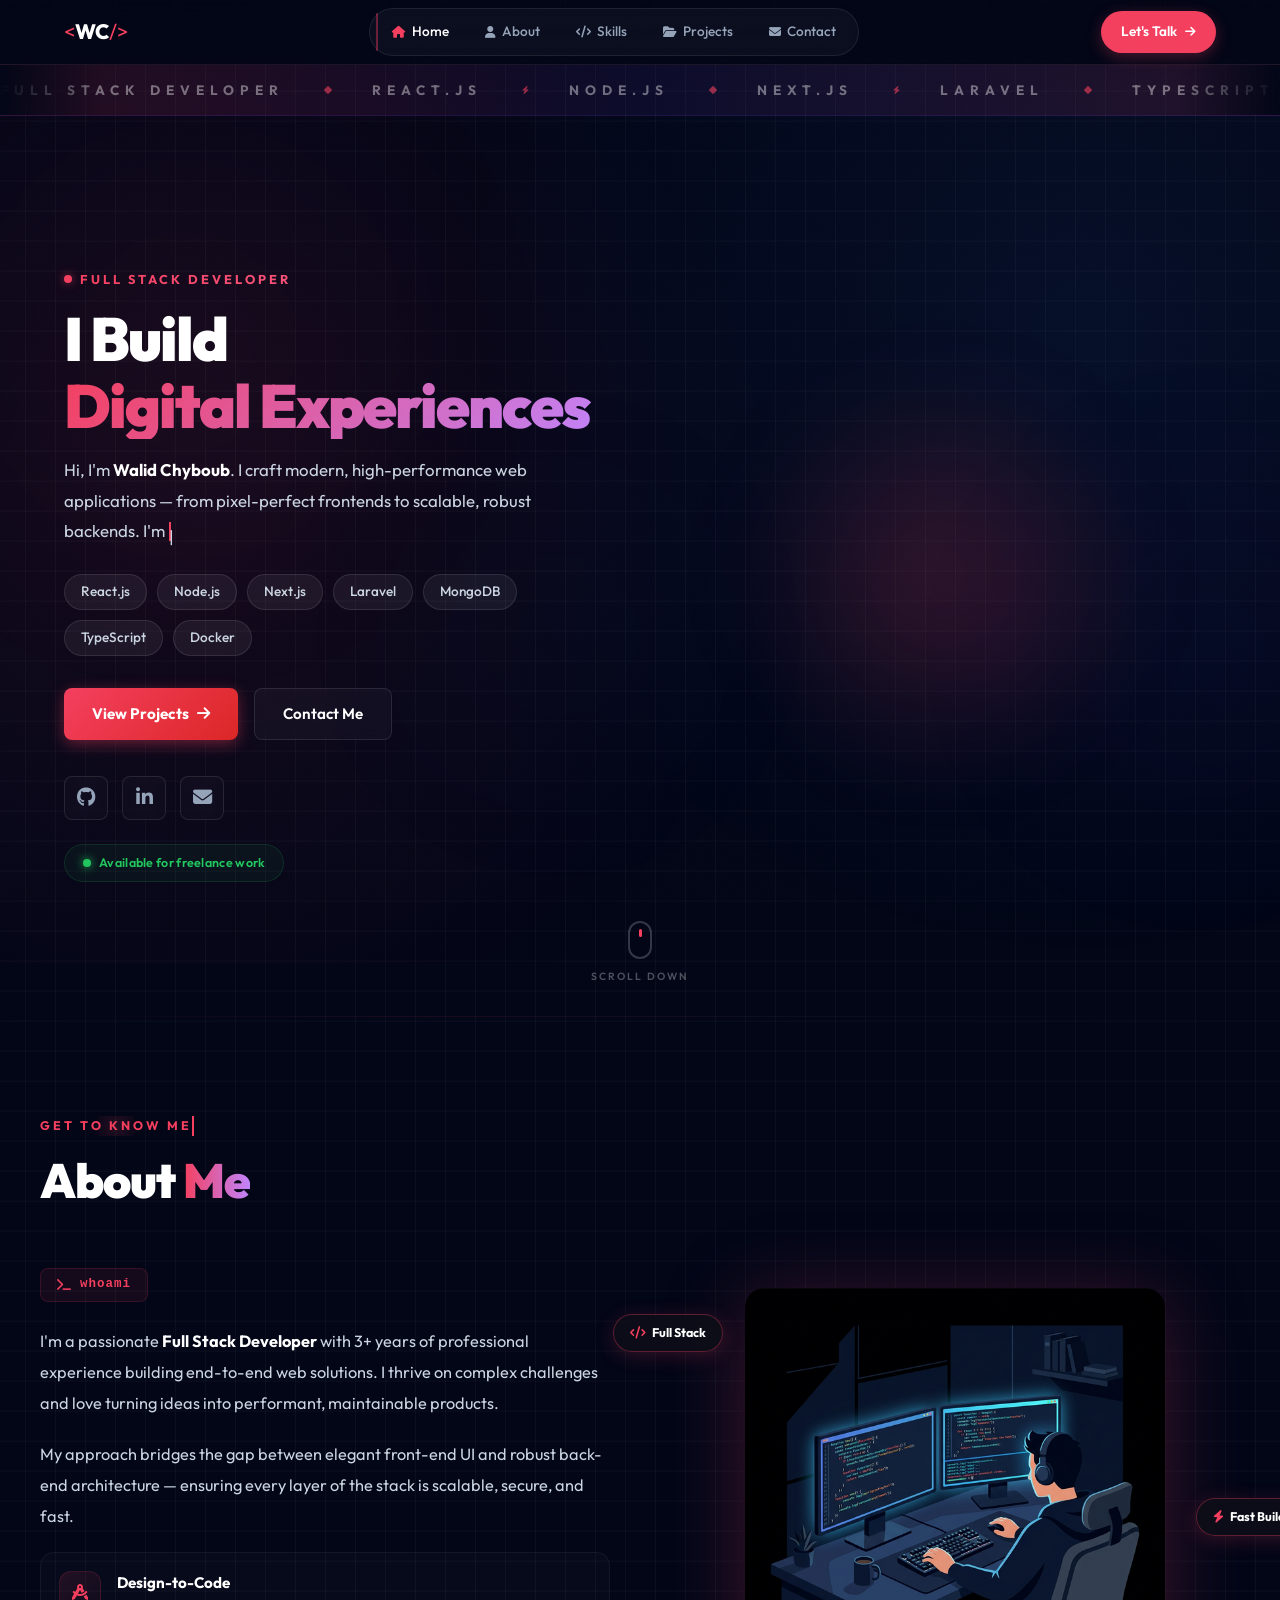
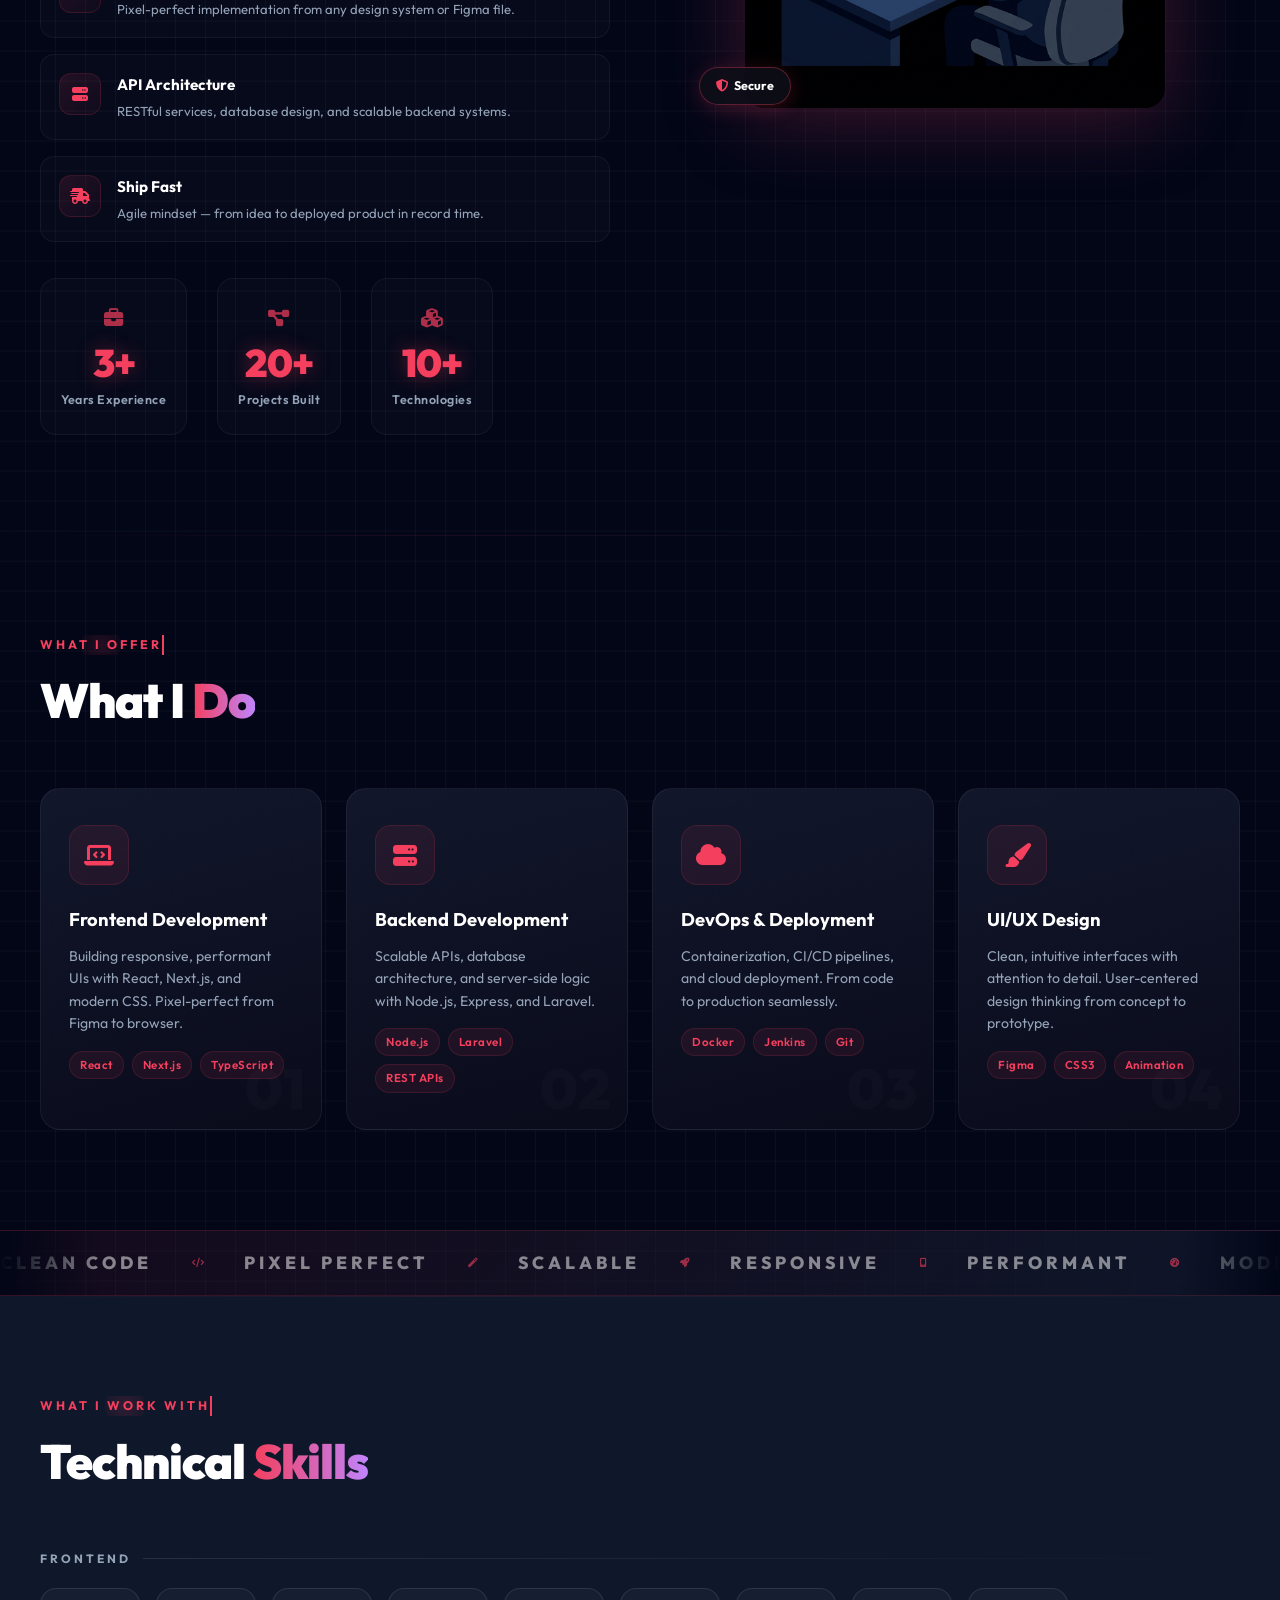
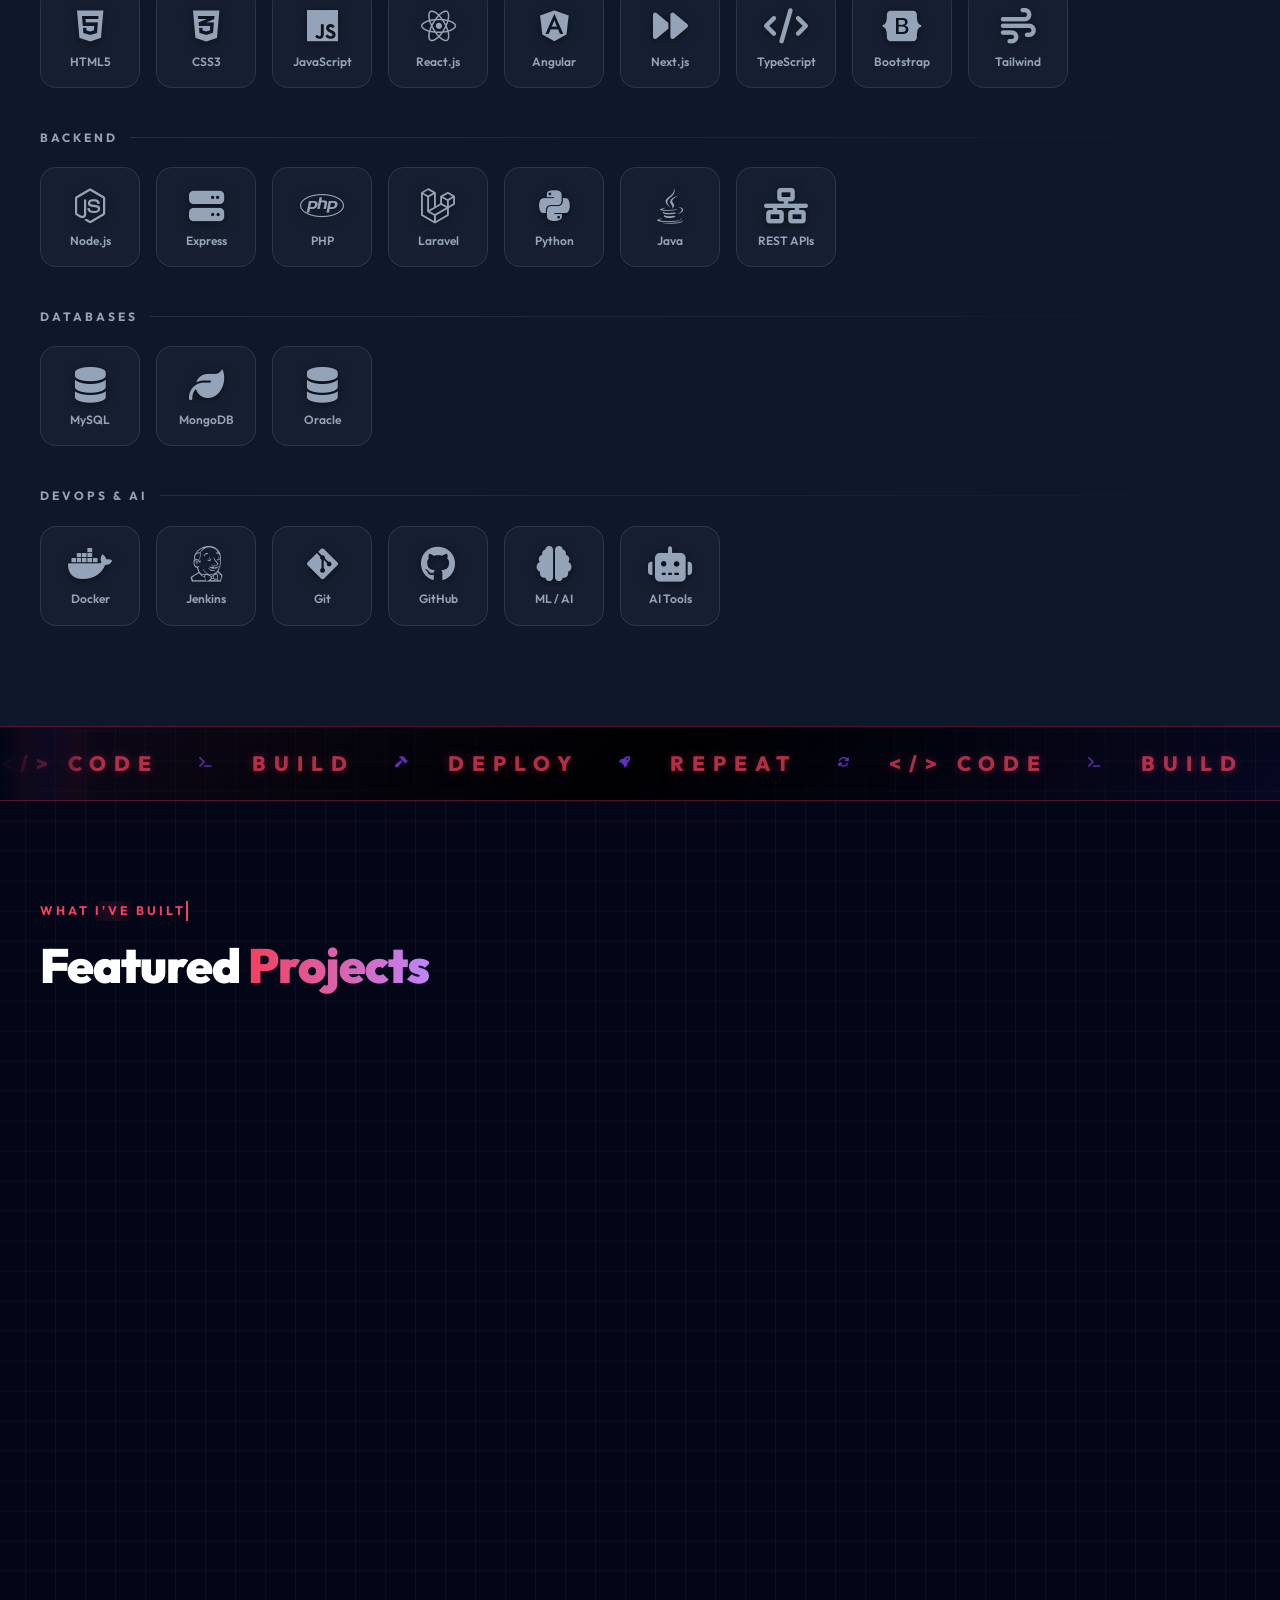
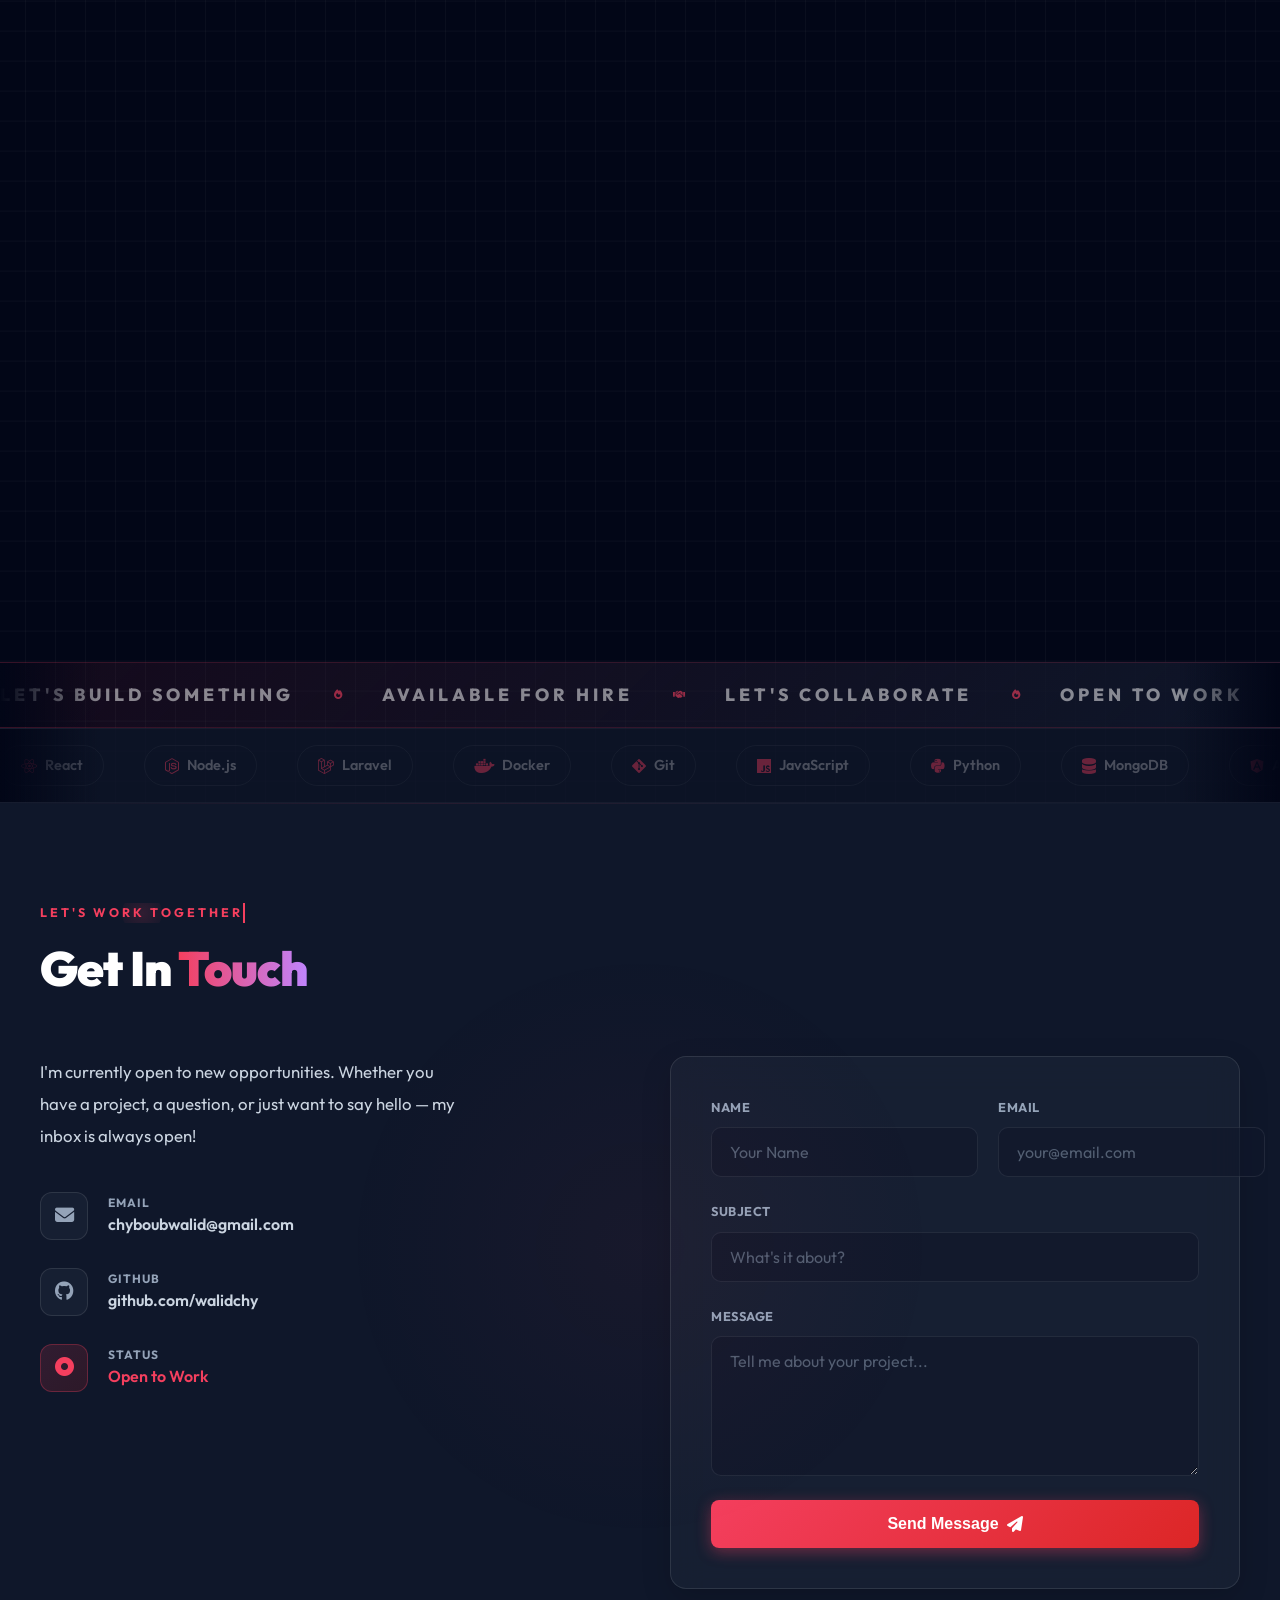
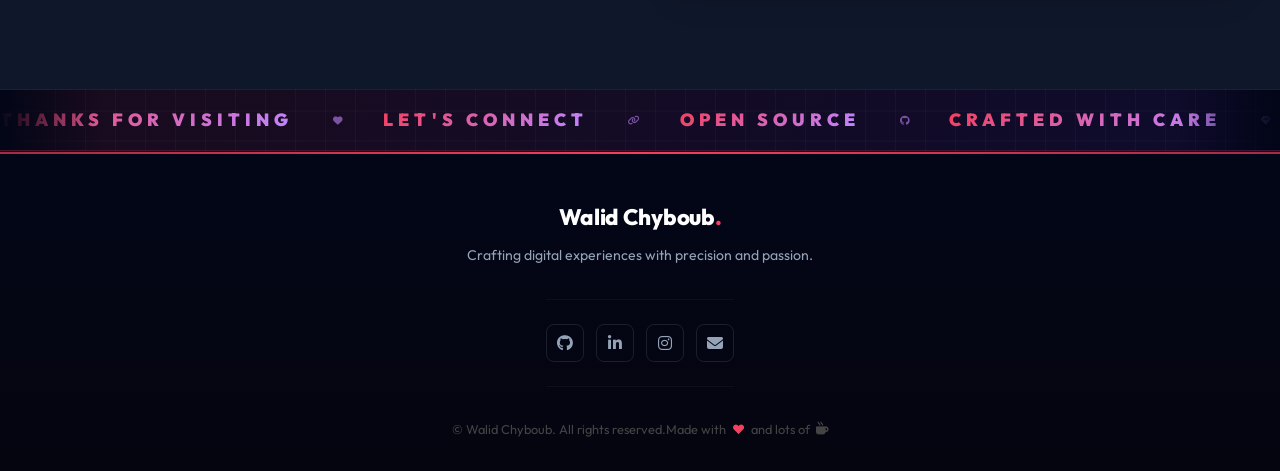
==== commit e4ed11b8: "Update projects and mobile layout" ====
--- a/index.html
+++ b/index.html
@@ -35,9 +35,11 @@
 
 
     <!-- Animated background blobs -->
-    <div class="bg-blob blob-1"></div>
-    <div class="bg-blob blob-2"></div>
-    <div class="bg-blob blob-3"></div>
+    <div class="bg-blob-container" aria-hidden="true">
+        <div class="bg-blob blob-1"></div>
+        <div class="bg-blob blob-2"></div>
+        <div class="bg-blob blob-3"></div>
+    </div>
 
     <!-- Noise grain overlay -->
     <div class="noise-overlay"></div>
@@ -167,7 +169,7 @@
             <a href="#home" class="nav-logo">
                 <span class="logo-bracket">&lt;</span>WC<span class="logo-bracket">/&gt;</span>
             </a>
-            <div class="nav-pill">
+            <div class="nav-pill" id="navMenu">
                 <div class="nav-pill-indicator" id="navIndicator"></div>
                 <a href="#home" class="nav-link active" data-nav="home"><i class="fas fa-home"></i><span>Home</span></a>
                 <a href="#about" class="nav-link" data-nav="about"><i class="fas fa-user"></i><span>About</span></a>
@@ -176,7 +178,7 @@
                 <a href="#contact" class="nav-link" data-nav="contact"><i class="fas fa-envelope"></i><span>Contact</span></a>
             </div>
             <a href="#contact" class="nav-cta-btn">Let's Talk <i class="fas fa-arrow-right"></i></a>
-            <button class="hamburger" id="hamburger" aria-label="Toggle menu">
+            <button class="hamburger" id="hamburger" aria-label="Toggle menu" aria-controls="navMenu" aria-expanded="false">
                 <span></span><span></span><span></span>
             </button>
         </nav>
@@ -597,8 +599,10 @@
                     <div class="project-body">
                         <h3 class="project-title">Books Library</h3>
                         <p class="project-desc">A React-powered library catalog that lets you search, discover and explore books using the Google Books API with dynamic filtering and a sleek reading-friendly UI.</p>
+                        <div class="project-tech-row"><span class="tech-badge">React</span><span class="tech-badge">JavaScript</span><span class="tech-badge">REST APIs</span><span class="tech-badge">CSS3</span></div>
                         <div class="card-actions">
                             <a href="https://books-libary-two.vercel.app/" target="_blank" rel="noopener" class="card-btn card-btn-live" onclick="event.stopPropagation()"><i class="fas fa-external-link-alt"></i> Live Demo</a>
+                            <a href="https://github.com/walidchy/books-libary" target="_blank" rel="noopener noreferrer" class="card-btn card-btn-github" onclick="event.stopPropagation()"><i class="fab fa-github"></i> GitHub</a>
                         </div>
                     </div>
                 </div>
@@ -621,34 +625,48 @@
                     <div class="project-body">
                         <h3 class="project-title">MovieSports</h3>
                         <p class="project-desc">A media hub combining live sports scores with a movie database — real-time match updates, movie search, and dynamic API-driven content all in one responsive app.</p>
+                        <div class="project-tech-row"><span class="tech-badge">React</span><span class="tech-badge">REST APIs</span><span class="tech-badge">CSS3</span><span class="tech-badge">HTML5</span></div>
                         <div class="card-actions">
                             <a href="https://movie-sports.vercel.app/" target="_blank" rel="noopener" class="card-btn card-btn-live" onclick="event.stopPropagation()"><i class="fas fa-external-link-alt"></i> Live Demo</a>
-                        </div>
-                    </div>
-                </div>
-
+                            <a href="https://github.com/walidchy/MovieSports" target="_blank" rel="noopener noreferrer" class="card-btn card-btn-github" onclick="event.stopPropagation()"><i class="fab fa-github"></i> GitHub</a>
+                        </div>
+                    </div>
+                </div>
+
+                <!-- Replace these placeholder SVG paths with the supplied application screenshots. -->
                 <div class="project-card" onclick="openModal(this)"
-                    data-title="Global Weather Hub" data-img="images/Weather App.jpeg"
-                    data-desc="A responsive weather forecasting application that retrieves precise geolocation data and high-accuracy weather telemetry from global APIs. Features dynamic background changes based on weather conditions and support for city searches worldwide."
-                    data-tech="JavaScript,Weather API,Geolocation,CSS3"
-                    data-live="https://weather-app-seven-dun-50.vercel.app/"
-                    data-github="https://github.com/walidchy/weather-app" data-year="2024"
-                    data-features="Real-time weather data from global APIs|GPS geolocation detection|Dynamic backgrounds per weather|City search with autocomplete|5-day forecast display">
-                    <div class="card-glow"></div>
-                    <div class="card-border-glow"></div>
-                    <div class="card-particles"><span></span><span></span><span></span><span></span><span></span></div>
+                    data-title="Security Lab" data-img="images/security-lab-placeholder.svg"
+                    data-desc="An educational web security lab with vulnerable and secure implementations, a Flask API, React and Angular clients, and a MySQL database."
+                    data-tech="Python,Flask,React,Angular,MySQL"
+                    data-github="https://github.com/walidchy/security-lab"
+                    data-features="SQL injection, XSS and CSRF scenarios|Security mode for comparing defenses|React and Angular client applications">
+                    <div class="card-glow"></div><div class="card-border-glow"></div>
                     <span class="card-number">03</span>
-                    <div class="project-img-wrap">
-                        <img src="images/Weather App.jpeg" alt="Weather App" onerror="this.style.display='none'">
-                        <div class="card-year-badge"><i class="far fa-calendar-alt"></i> 2024</div>
-                        <a href="https://weather-app-seven-dun-50.vercel.app/" target="_blank" rel="noopener" class="card-status" onclick="event.stopPropagation()"><span class="status-dot"></span> Live</a>
-                    </div>
+                    <div class="project-img-wrap"><img src="images/security-lab-placeholder.svg" alt="Security Lab screenshot placeholder"></div>
                     <div class="project-body">
-                        <h3 class="project-title">Global Weather Hub</h3>
-                        <p class="project-desc">Get real-time forecasts for any city worldwide with GPS detection, dynamic weather-based backgrounds, and a beautiful 5-day outlook — all powered by live API data.</p>
-                        <div class="card-actions">
-                            <a href="https://weather-app-seven-dun-50.vercel.app/" target="_blank" rel="noopener" class="card-btn card-btn-live" onclick="event.stopPropagation()"><i class="fas fa-external-link-alt"></i> Live Demo</a>
-                        </div>
+                        <p class="project-category">Cybersecurity &amp; DevSecOps</p>
+                        <h3 class="project-title">Security Lab</h3>
+                        <p class="project-desc">An educational web security lab for exploring vulnerabilities and comparing defenses across Flask, React and Angular applications.</p>
+                        <div class="project-tech-row"><span class="tech-badge">Python</span><span class="tech-badge">Flask</span><span class="tech-badge">React</span><span class="tech-badge">Angular</span><span class="tech-badge">MySQL</span></div>
+                        <div class="card-actions"><a href="https://github.com/walidchy/security-lab" target="_blank" rel="noopener noreferrer" class="card-btn card-btn-github" onclick="event.stopPropagation()"><i class="fab fa-github"></i> GitHub</a></div>
+                    </div>
+                </div>
+
+                <div class="project-card" onclick="openModal(this)"
+                    data-title="NotebookCW" data-img="images/notebookcw-placeholder.svg"
+                    data-desc="A PDF analysis application with a React frontend and Node.js/Express backend, using Groq to answer questions and generate document summaries, quizzes and briefings."
+                    data-tech="React,Node.js,Express,Groq"
+                    data-github="https://github.com/walidchy/NotebookCW"
+                    data-features="PDF upload and document questions|Summaries, quizzes and briefings|Text-to-image generation">
+                    <div class="card-glow"></div><div class="card-border-glow"></div>
+                    <span class="card-number">04</span>
+                    <div class="project-img-wrap"><img src="images/notebookcw-placeholder.svg" alt="NotebookCW screenshot placeholder"></div>
+                    <div class="project-body">
+                        <p class="project-category">Full-Stack Web Development</p>
+                        <h3 class="project-title">NotebookCW</h3>
+                        <p class="project-desc">A PDF analysis app for asking document questions and generating summaries, quizzes and briefings with Groq.</p>
+                        <div class="project-tech-row"><span class="tech-badge">React</span><span class="tech-badge">Node.js</span><span class="tech-badge">Express</span><span class="tech-badge">Groq</span></div>
+                        <div class="card-actions"><a href="https://github.com/walidchy/NotebookCW" target="_blank" rel="noopener noreferrer" class="card-btn card-btn-github" onclick="event.stopPropagation()"><i class="fab fa-github"></i> GitHub</a></div>
                     </div>
                 </div>
 
--- a/style.css
+++ b/style.css
@@ -28,7 +28,6 @@
     background-position: center;
     color: var(--text);
     line-height: 1.6;
-    overflow-x: hidden;
     position: relative;
 }
 
@@ -4564,3 +4563,55 @@
 }
 
 
+/* Responsive refinements */
+.project-category { color: var(--red); font-size: .72rem; font-weight: 700; letter-spacing: .06em; text-transform: uppercase; margin-bottom: 8px; }
+.project-tech-row { margin-bottom: 4px; }
+.card-btn-github { color: var(--text); background: rgba(255,255,255,.06); border: 1px solid var(--border); }
+.card-btn-github:hover { border-color: var(--red); }
+[hidden] { display: none !important; }
+.projects-grid > *, .about-grid > *, .contact-grid > *, .services-grid > * { min-width: 0; }
+.project-desc { display: block; overflow: visible; }
+.project-img-wrap { height: auto; aspect-ratio: 16 / 9; }
+.project-img-wrap img { height: 100%; }
+@media (max-width: 768px) {
+    .section { padding: 64px 20px; }
+    .section-inner { padding: 0; }
+    .hero { min-height: auto; padding: 110px 20px 75px; }
+    .hero-big-title { font-size: clamp(2rem, 8vw, 3.4rem); letter-spacing: -.04em; overflow-wrap: anywhere; }
+    .nav-pill { right: 0; width: min(320px, 100%); height: calc(100dvh - 64px); transform: translateX(100%); visibility: hidden; overflow-y: auto; justify-content: flex-start; padding: 32px 20px; transition: transform .35s ease, visibility .35s; }
+    .nav-pill.open { transform: translateX(0); visibility: visible; }
+    .nav-link { width: 100%; min-height: 48px; justify-content: center; }
+    .hamburger { min-width: 44px; min-height: 44px; align-items: center; justify-content: center; }
+    .about-stats { gap: 10px; }
+    .stat-box { flex: 1 1 110px; padding: 16px 10px; }
+    .dev-illustration-wrap { width: min(100%, 280px); }
+    .dev-illustration { width: 100%; height: auto; }
+    .badge-1 { left: 0; } .badge-2 { right: 0; }
+    .projects-grid { grid-template-columns: minmax(0, 1fr); gap: 20px; }
+    .contact-val { overflow-wrap: anywhere; }
+    .scroll-indicator { display: none; }
+    .footer-socials a { min-width: 44px; min-height: 44px; }
+    .floating-code-line { display: none; }
+}
+@media (max-width: 480px) {
+    .section { padding: 56px 16px; }
+    .hero { padding-inline: 16px; }
+    .hero-cta a { min-height: 44px; }
+    .project-body { padding: 20px; }
+    .card-actions { flex-wrap: wrap; }
+    .card-btn { min-height: 44px; }
+    .timeline-item, .timeline-item.timeline-right { width: calc(100% - 48px); margin-left: 48px; }
+    .timeline-item .timeline-dot, .timeline-item.timeline-right .timeline-dot { left: -48px; }
+    .timeline-content { padding: 18px; }
+}
+@media (hover: none), (prefers-reduced-motion: reduce) {
+    .project-card:hover, .timeline-item:hover .timeline-content { transform: none; }
+    .tech-logo-card { animation: none; }
+}
+@media (prefers-reduced-motion: reduce) {
+    html { scroll-behavior: auto; }
+    *, *::before, *::after { animation-duration: .01ms !important; animation-iteration-count: 1 !important; transition-duration: .01ms !important; }
+}
+
+/* Keep decorative blobs inside the viewport. */
+.bg-blob-container { position: fixed; inset: 0; overflow: clip; pointer-events: none; z-index: -2; }
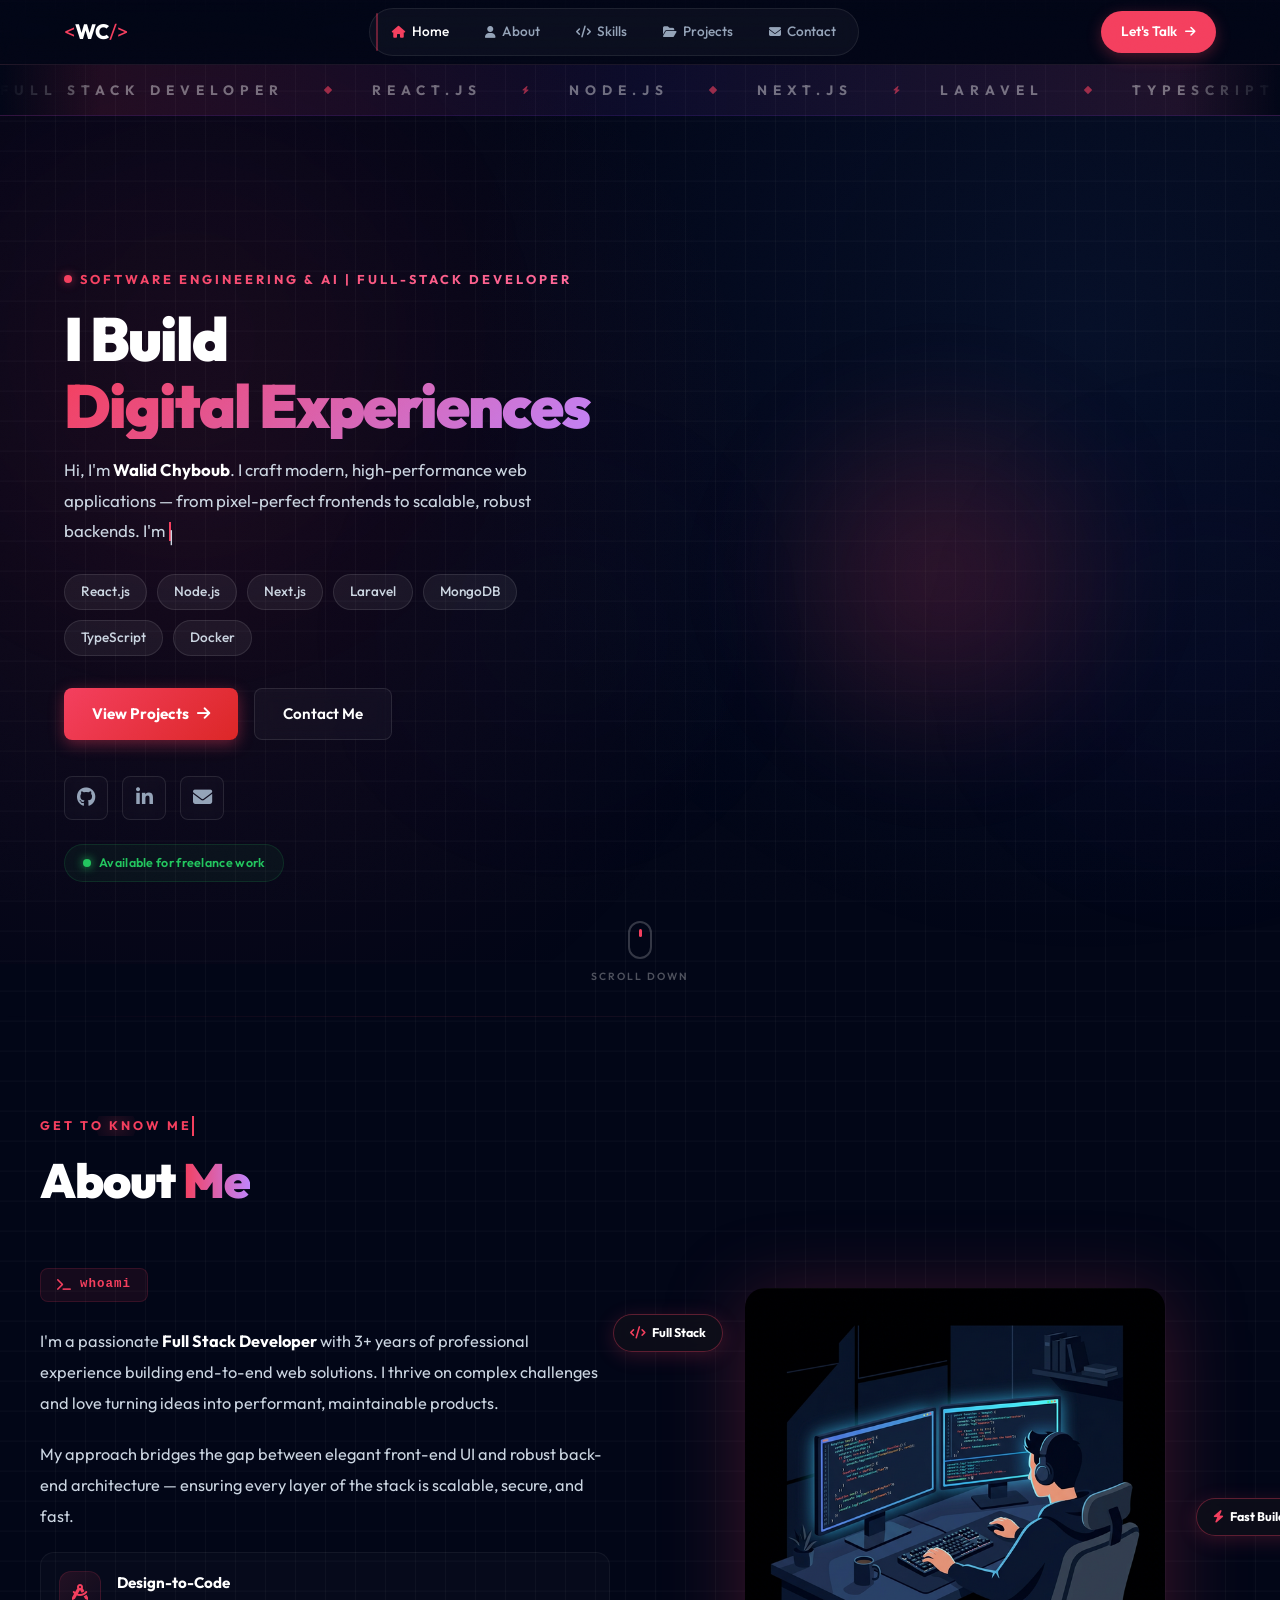
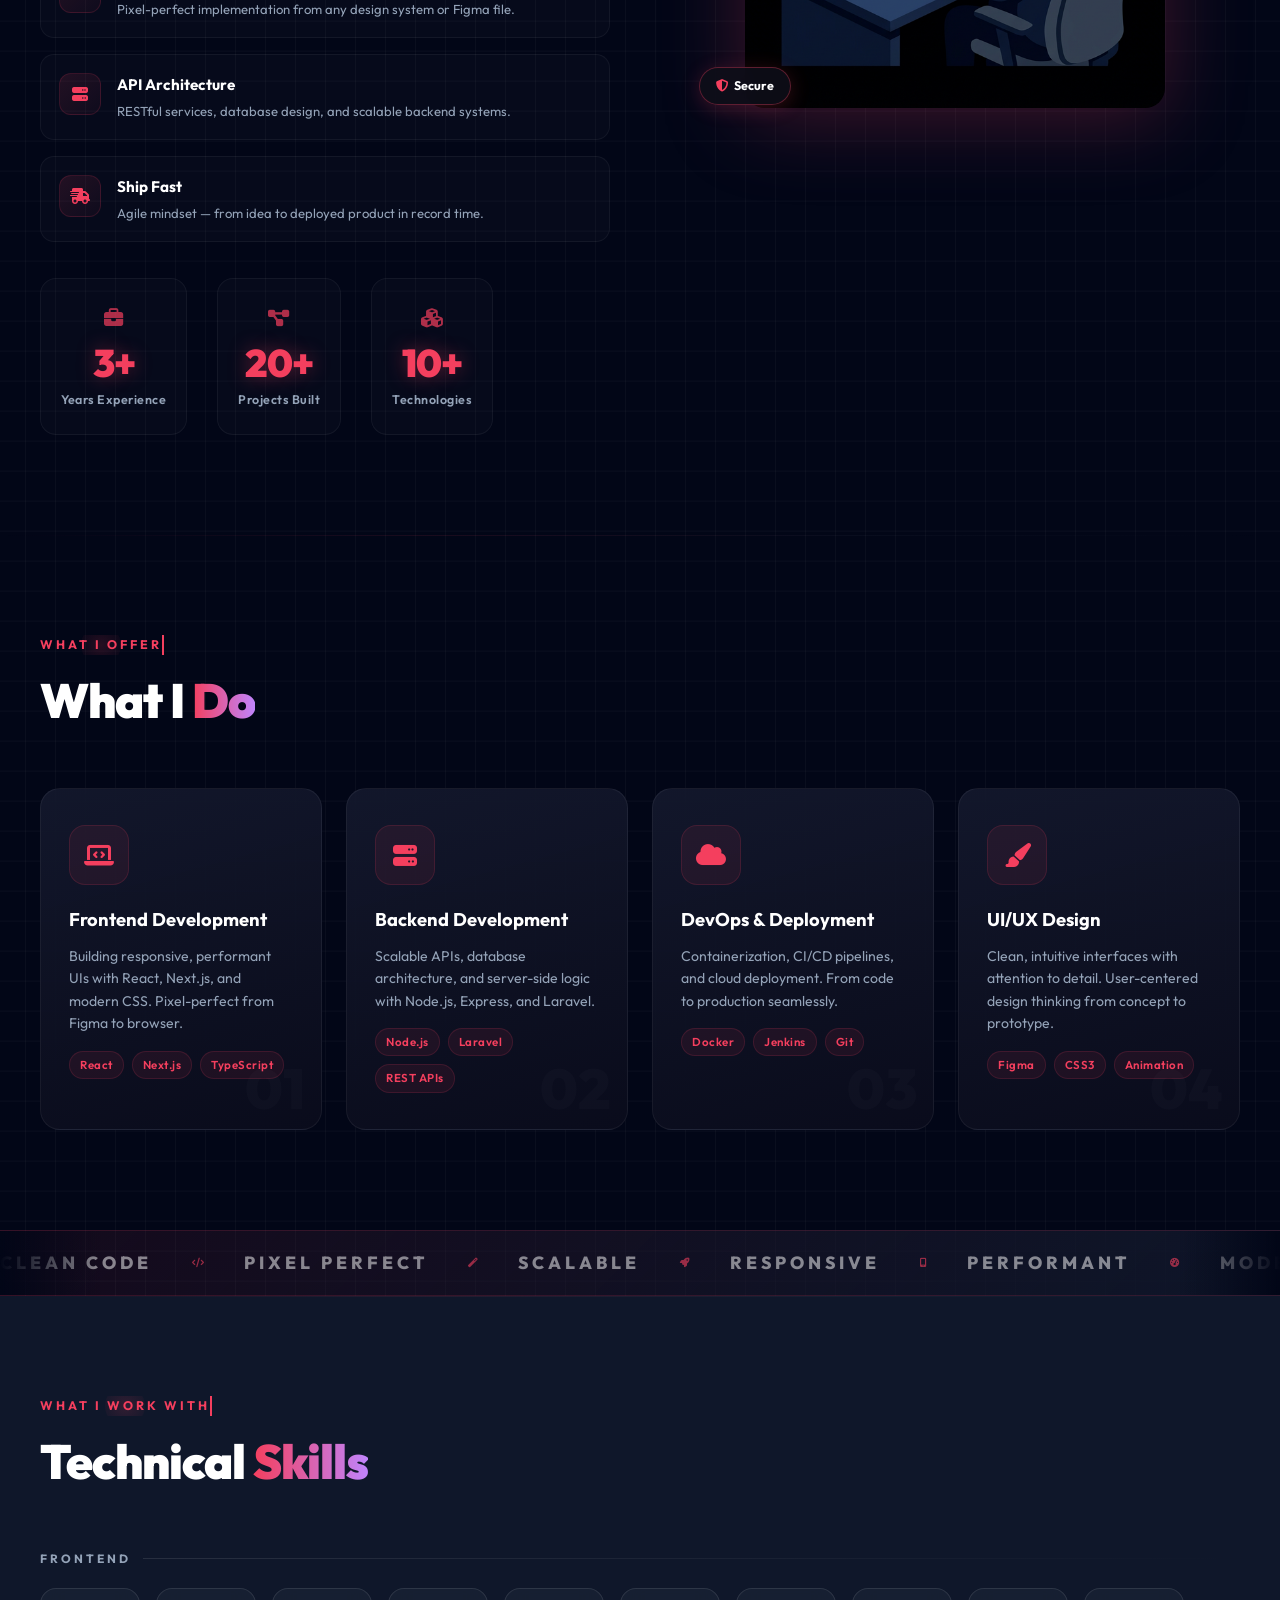
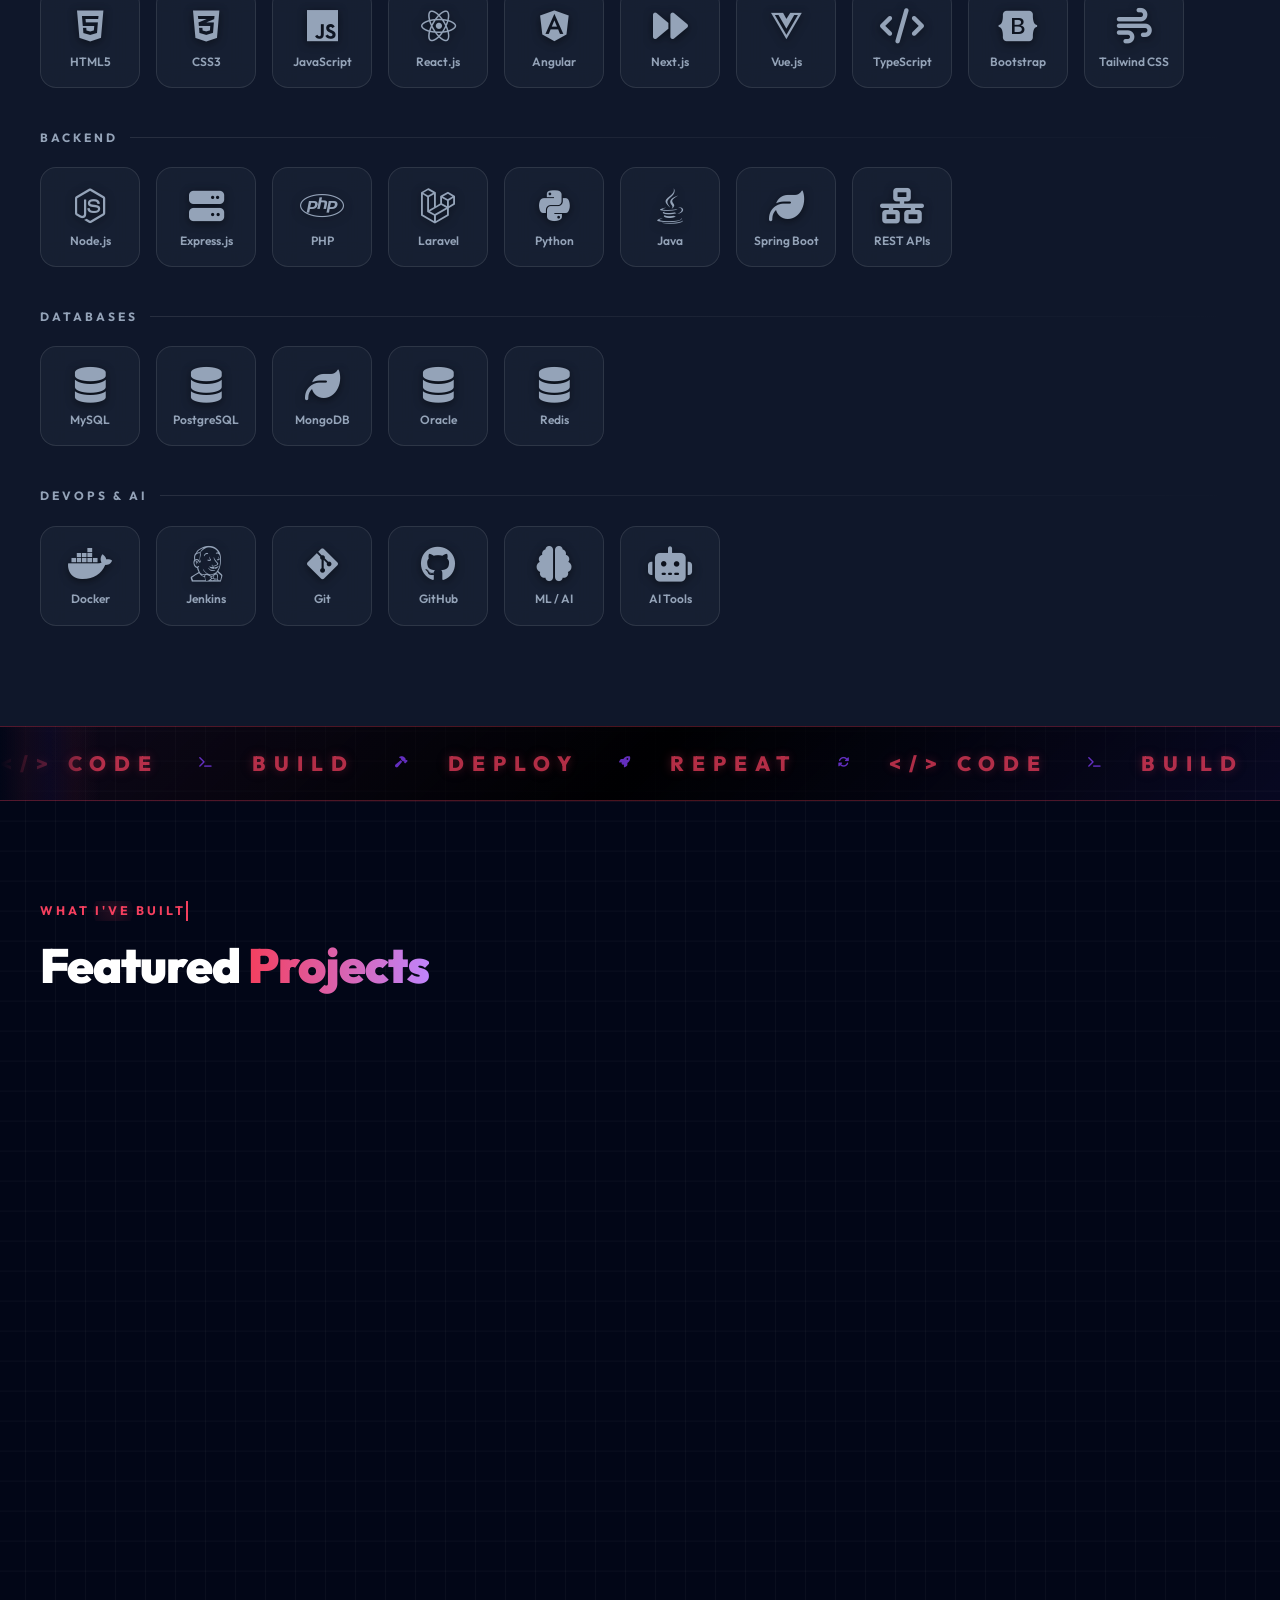
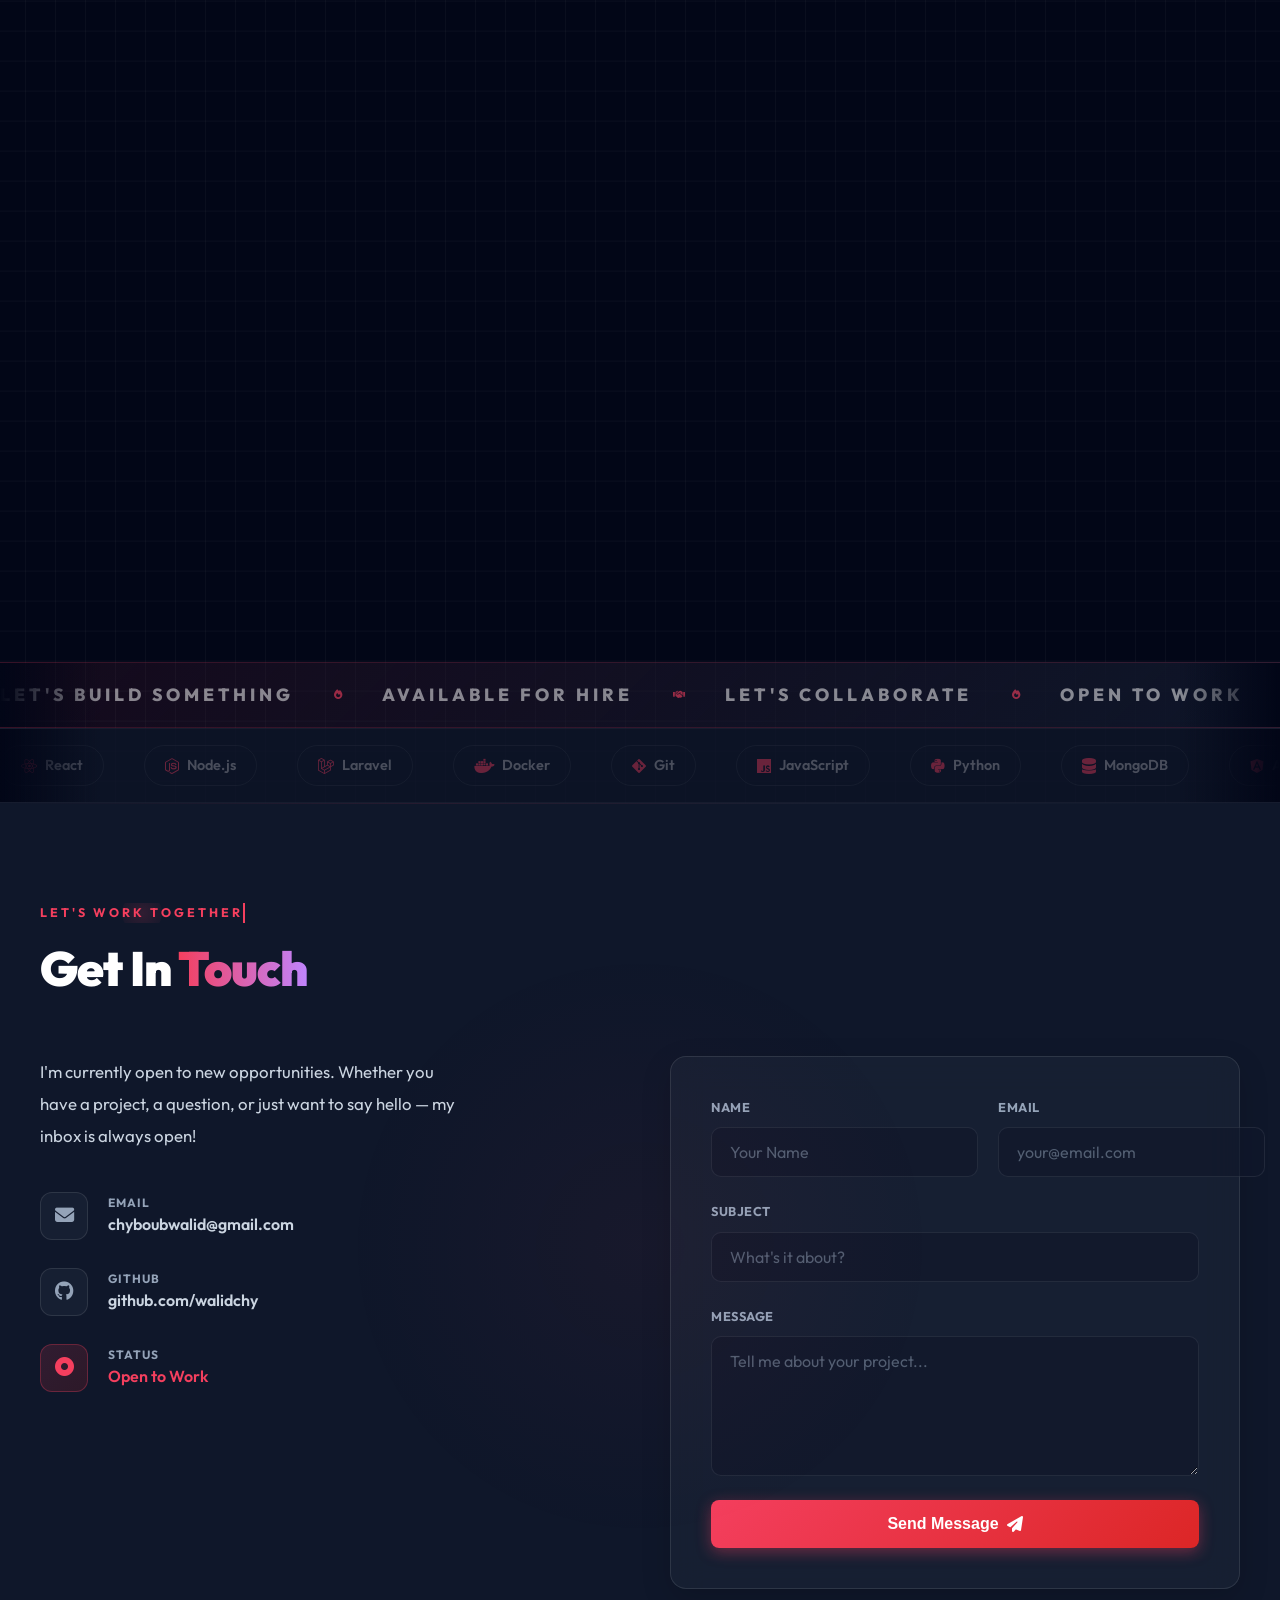
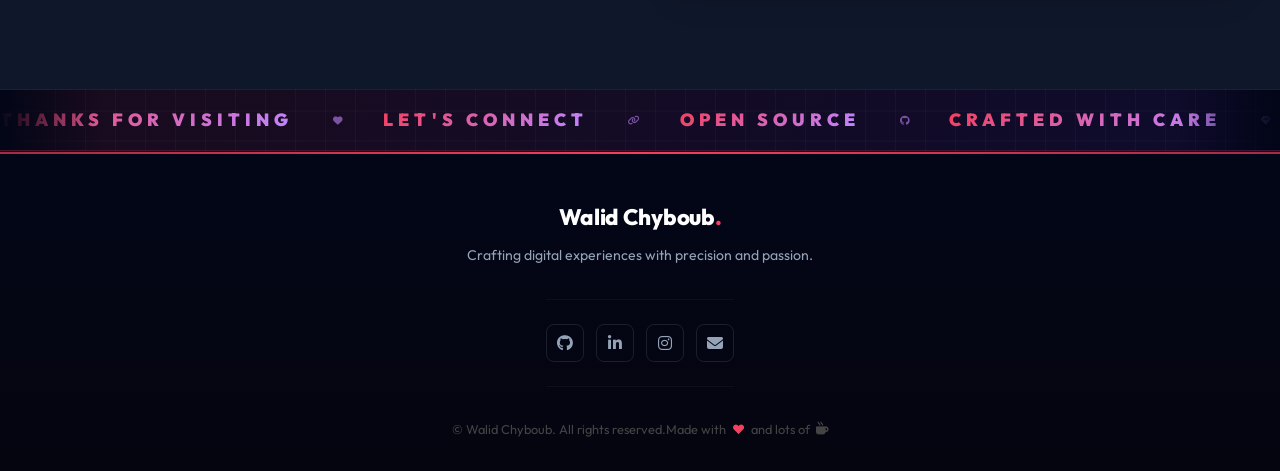
==== commit 581848ea: "Update introduction and skills" ====
--- a/index.html
+++ b/index.html
@@ -225,7 +225,7 @@
 
     <section id="home" class="hero">
         <div class="hero-left" data-aos="fade-right" data-aos-duration="800">
-            <p class="hero-label"><span class="hero-label-dot"></span> Full Stack Developer</p>
+            <p class="hero-label"><span class="hero-label-dot"></span> Software Engineering &amp; AI | Full-Stack Developer</p>
 
             <h1 class="hero-big-title">
                 <span class="hero-line">I Build</span>
@@ -464,6 +464,9 @@
                     <div class="tech-logo-card" style="--icon-color:#ffffff">
                         <i class="fas fa-forward"></i><span>Next.js</span>
                     </div>
+                    <div class="tech-logo-card" style="--icon-color:#42b883">
+                        <i class="fab fa-vuejs"></i><span>Vue.js</span>
+                    </div>
                     <div class="tech-logo-card" style="--icon-color:#3178c6">
                         <i class="fas fa-code"></i><span>TypeScript</span>
                     </div>
@@ -471,7 +474,7 @@
                         <i class="fab fa-bootstrap"></i><span>Bootstrap</span>
                     </div>
                     <div class="tech-logo-card" style="--icon-color:#38bdf8">
-                        <i class="fas fa-wind"></i><span>Tailwind</span>
+                        <i class="fas fa-wind"></i><span>Tailwind CSS</span>
                     </div>
                 </div>
 
@@ -481,7 +484,7 @@
                         <i class="fab fa-node-js"></i><span>Node.js</span>
                     </div>
                     <div class="tech-logo-card" style="--icon-color:#aaaaaa">
-                        <i class="fas fa-server"></i><span>Express</span>
+                        <i class="fas fa-server"></i><span>Express.js</span>
                     </div>
                     <div class="tech-logo-card" style="--icon-color:#8892be">
                         <i class="fab fa-php"></i><span>PHP</span>
@@ -494,6 +497,9 @@
                     </div>
                     <div class="tech-logo-card" style="--icon-color:#f89820">
                         <i class="fab fa-java"></i><span>Java</span>
+                    </div>
+                    <div class="tech-logo-card" style="--icon-color:#6db33f">
+                        <i class="fas fa-leaf"></i><span>Spring Boot</span>
                     </div>
                     <div class="tech-logo-card" style="--icon-color:#ef4444">
                         <i class="fas fa-network-wired"></i><span>REST APIs</span>
@@ -505,11 +511,17 @@
                     <div class="tech-logo-card" style="--icon-color:#00758f">
                         <i class="fas fa-database"></i><span>MySQL</span>
                     </div>
+                    <div class="tech-logo-card" style="--icon-color:#336791">
+                        <i class="fas fa-database"></i><span>PostgreSQL</span>
+                    </div>
                     <div class="tech-logo-card" style="--icon-color:#4db33d">
                         <i class="fas fa-leaf"></i><span>MongoDB</span>
                     </div>
                     <div class="tech-logo-card" style="--icon-color:#f80000">
                         <i class="fas fa-database"></i><span>Oracle</span>
+                    </div>
+                    <div class="tech-logo-card" style="--icon-color:#dc382d">
+                        <i class="fas fa-database"></i><span>Redis</span>
                     </div>
                 </div>
 
@@ -633,16 +645,16 @@
                     </div>
                 </div>
 
-                <!-- Replace these placeholder SVG paths with the supplied application screenshots. -->
+                <!-- Project screenshots are also used by the project details modal. -->
                 <div class="project-card" onclick="openModal(this)"
-                    data-title="Security Lab" data-img="images/security-lab-placeholder.svg"
+                    data-title="Security Lab" data-img="images/security-lab-placeholder.jpeg"
                     data-desc="An educational web security lab with vulnerable and secure implementations, a Flask API, React and Angular clients, and a MySQL database."
                     data-tech="Python,Flask,React,Angular,MySQL"
                     data-github="https://github.com/walidchy/security-lab"
                     data-features="SQL injection, XSS and CSRF scenarios|Security mode for comparing defenses|React and Angular client applications">
                     <div class="card-glow"></div><div class="card-border-glow"></div>
                     <span class="card-number">03</span>
-                    <div class="project-img-wrap"><img src="images/security-lab-placeholder.svg" alt="Security Lab screenshot placeholder"></div>
+                    <div class="project-img-wrap"><img src="images/security-lab-placeholder.jpeg" alt="Security Lab application screenshot"></div>
                     <div class="project-body">
                         <p class="project-category">Cybersecurity &amp; DevSecOps</p>
                         <h3 class="project-title">Security Lab</h3>
@@ -653,18 +665,18 @@
                 </div>
 
                 <div class="project-card" onclick="openModal(this)"
-                    data-title="NotebookCW" data-img="images/notebookcw-placeholder.svg"
-                    data-desc="A PDF analysis application with a React frontend and Node.js/Express backend, using Groq to answer questions and generate document summaries, quizzes and briefings."
+                    data-title="NotebookCW" data-img="images/notebookcw-placeholder.jpeg"
+                    data-desc="A PDF analysis application with a React frontend and Node.js/Express backend, using Groq to answer questions and generate document summaries, quizzes and briefings, with text-to-image generation."
                     data-tech="React,Node.js,Express,Groq"
                     data-github="https://github.com/walidchy/NotebookCW"
                     data-features="PDF upload and document questions|Summaries, quizzes and briefings|Text-to-image generation">
                     <div class="card-glow"></div><div class="card-border-glow"></div>
                     <span class="card-number">04</span>
-                    <div class="project-img-wrap"><img src="images/notebookcw-placeholder.svg" alt="NotebookCW screenshot placeholder"></div>
+                    <div class="project-img-wrap"><img src="images/notebookcw-placeholder.jpeg" alt="NotebookCW application screenshot"></div>
                     <div class="project-body">
                         <p class="project-category">Full-Stack Web Development</p>
                         <h3 class="project-title">NotebookCW</h3>
-                        <p class="project-desc">A PDF analysis app for asking document questions and generating summaries, quizzes and briefings with Groq.</p>
+                        <p class="project-desc">A PDF analysis app for document questions, summaries, quizzes and briefings, with text-to-image generation.</p>
                         <div class="project-tech-row"><span class="tech-badge">React</span><span class="tech-badge">Node.js</span><span class="tech-badge">Express</span><span class="tech-badge">Groq</span></div>
                         <div class="card-actions"><a href="https://github.com/walidchy/NotebookCW" target="_blank" rel="noopener noreferrer" class="card-btn card-btn-github" onclick="event.stopPropagation()"><i class="fab fa-github"></i> GitHub</a></div>
                     </div>
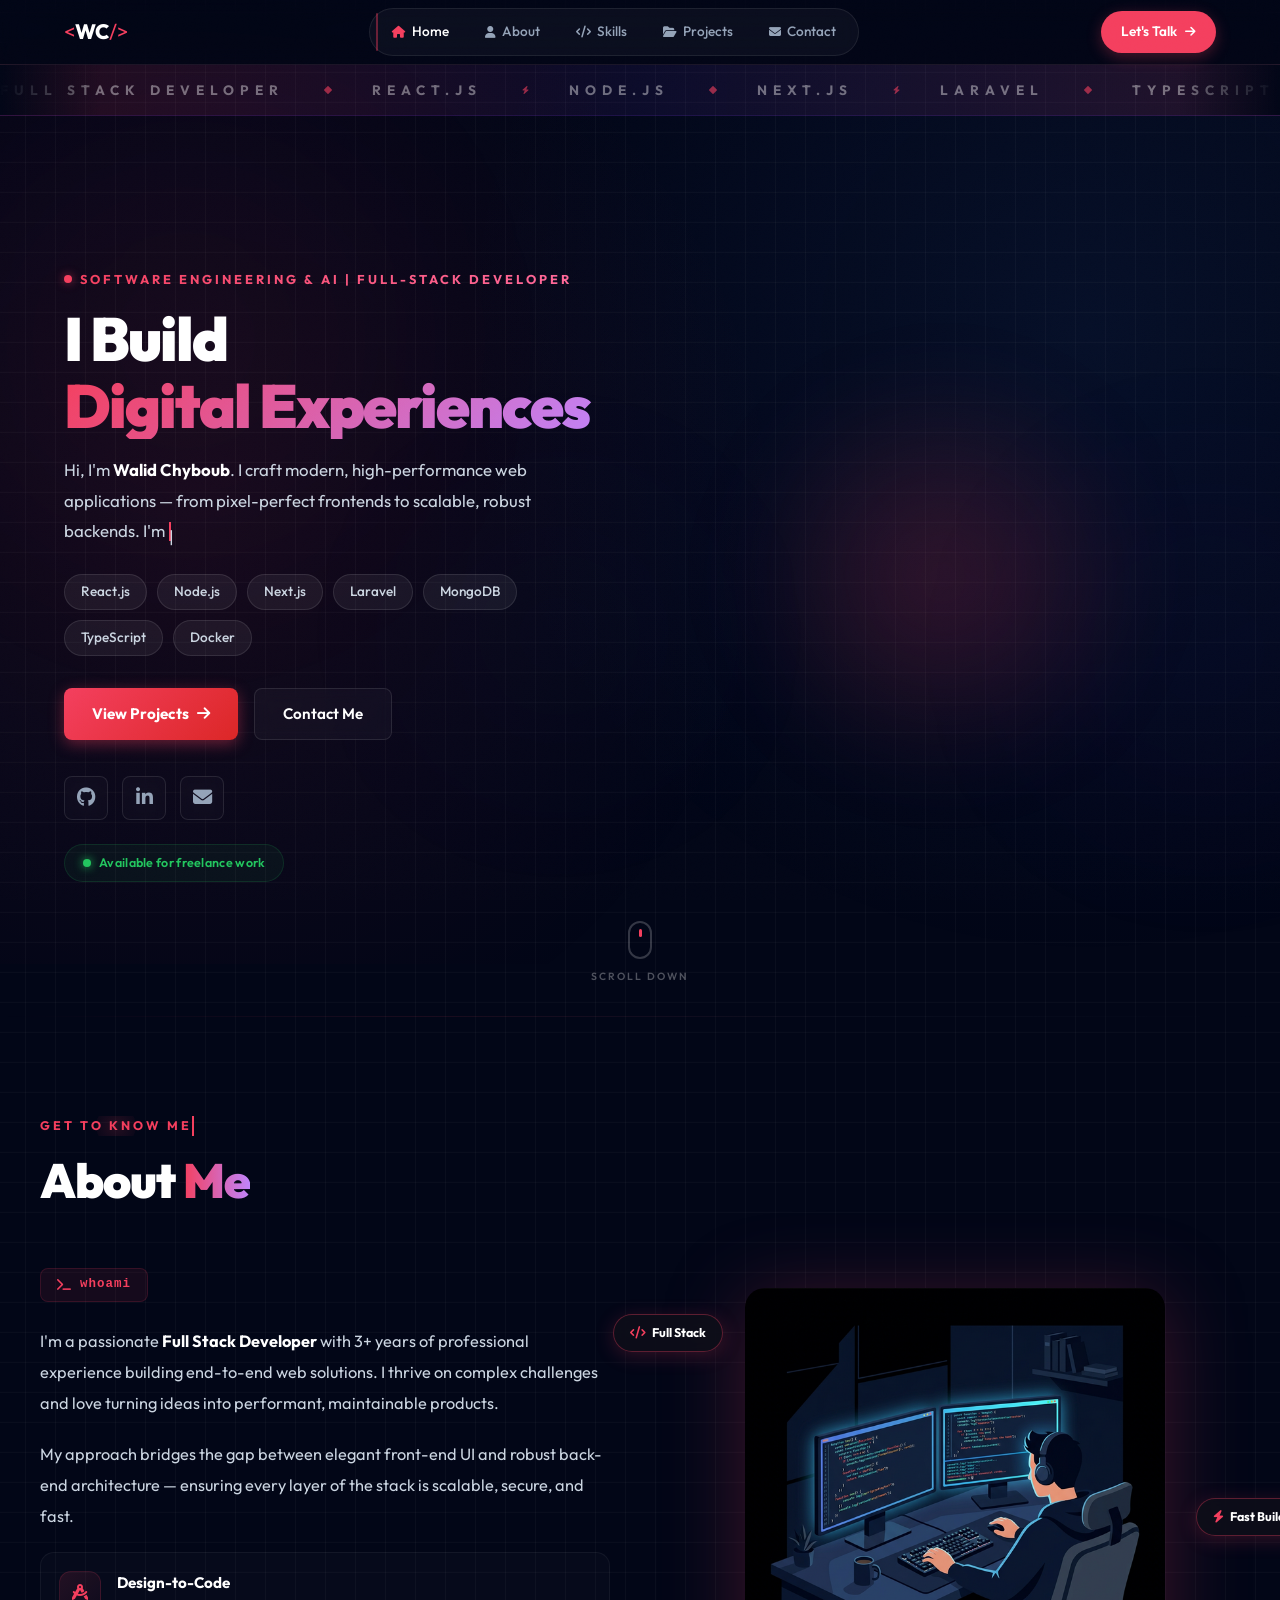
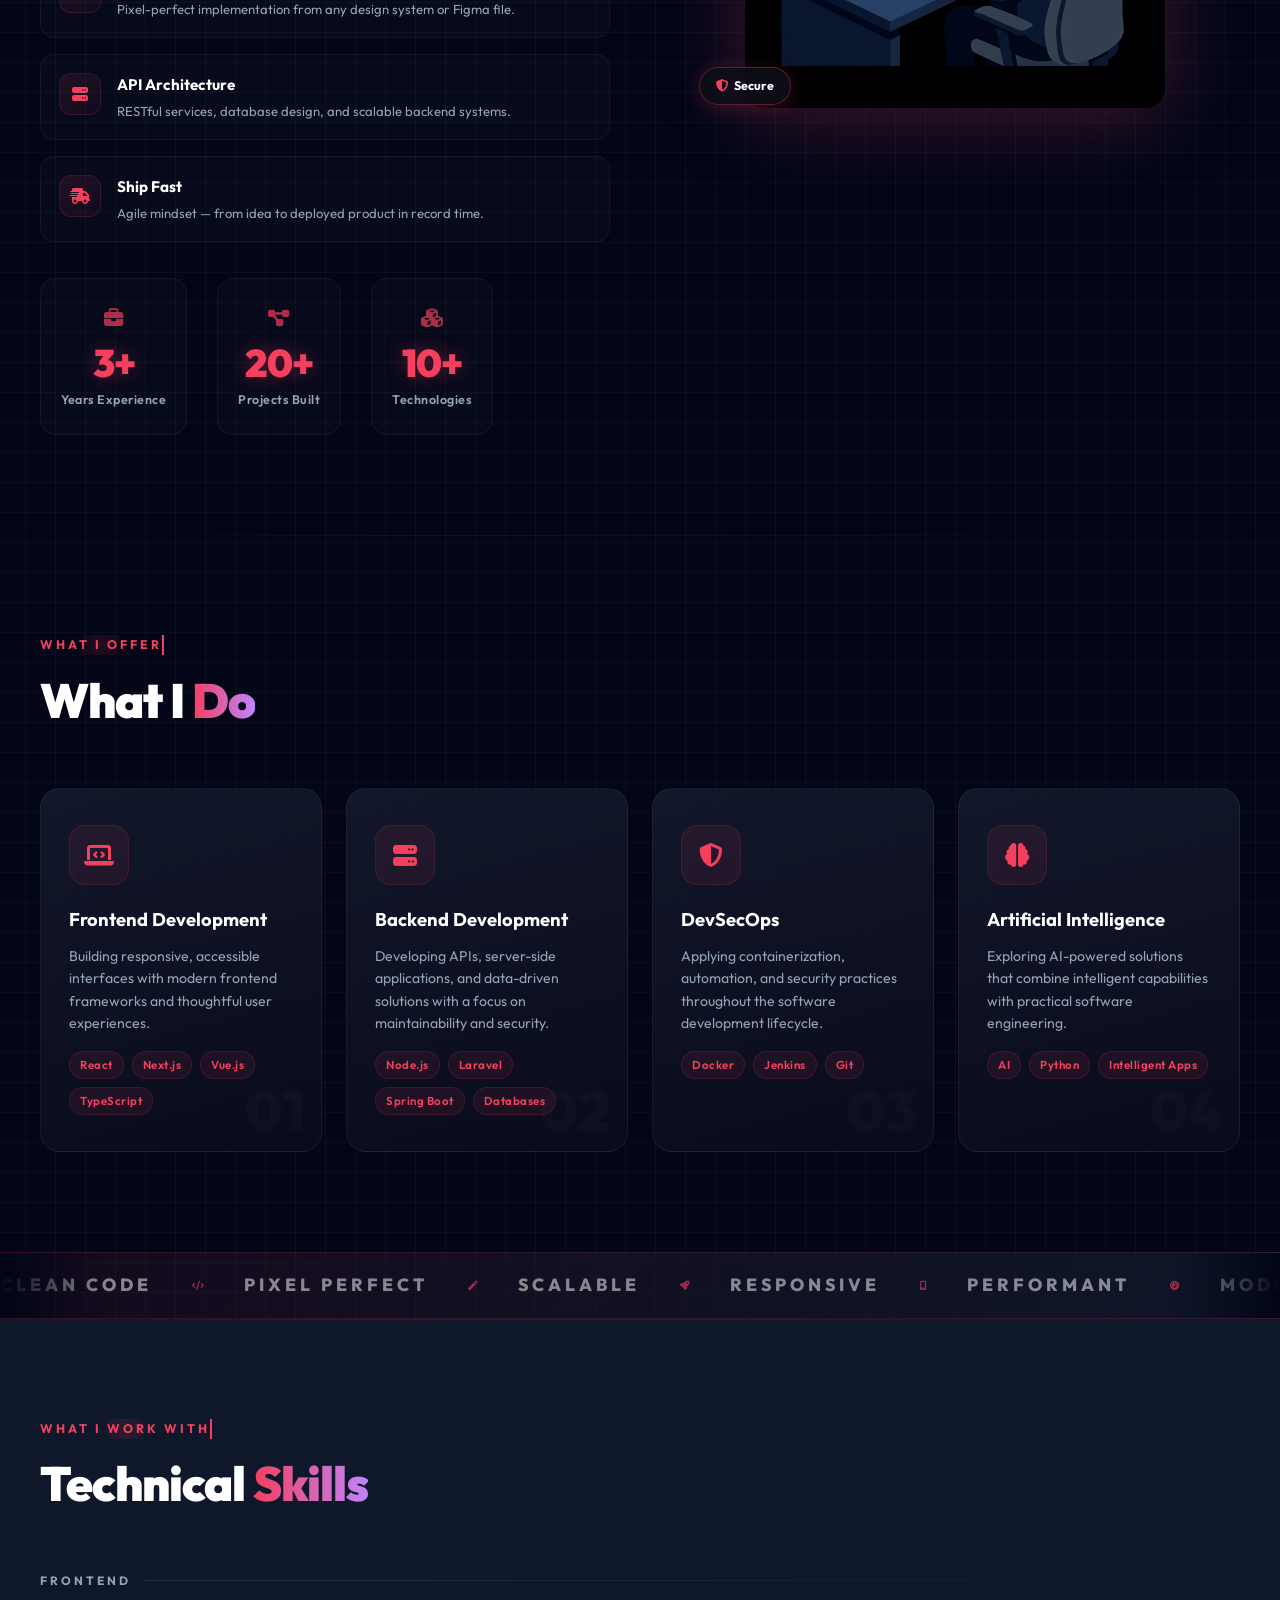
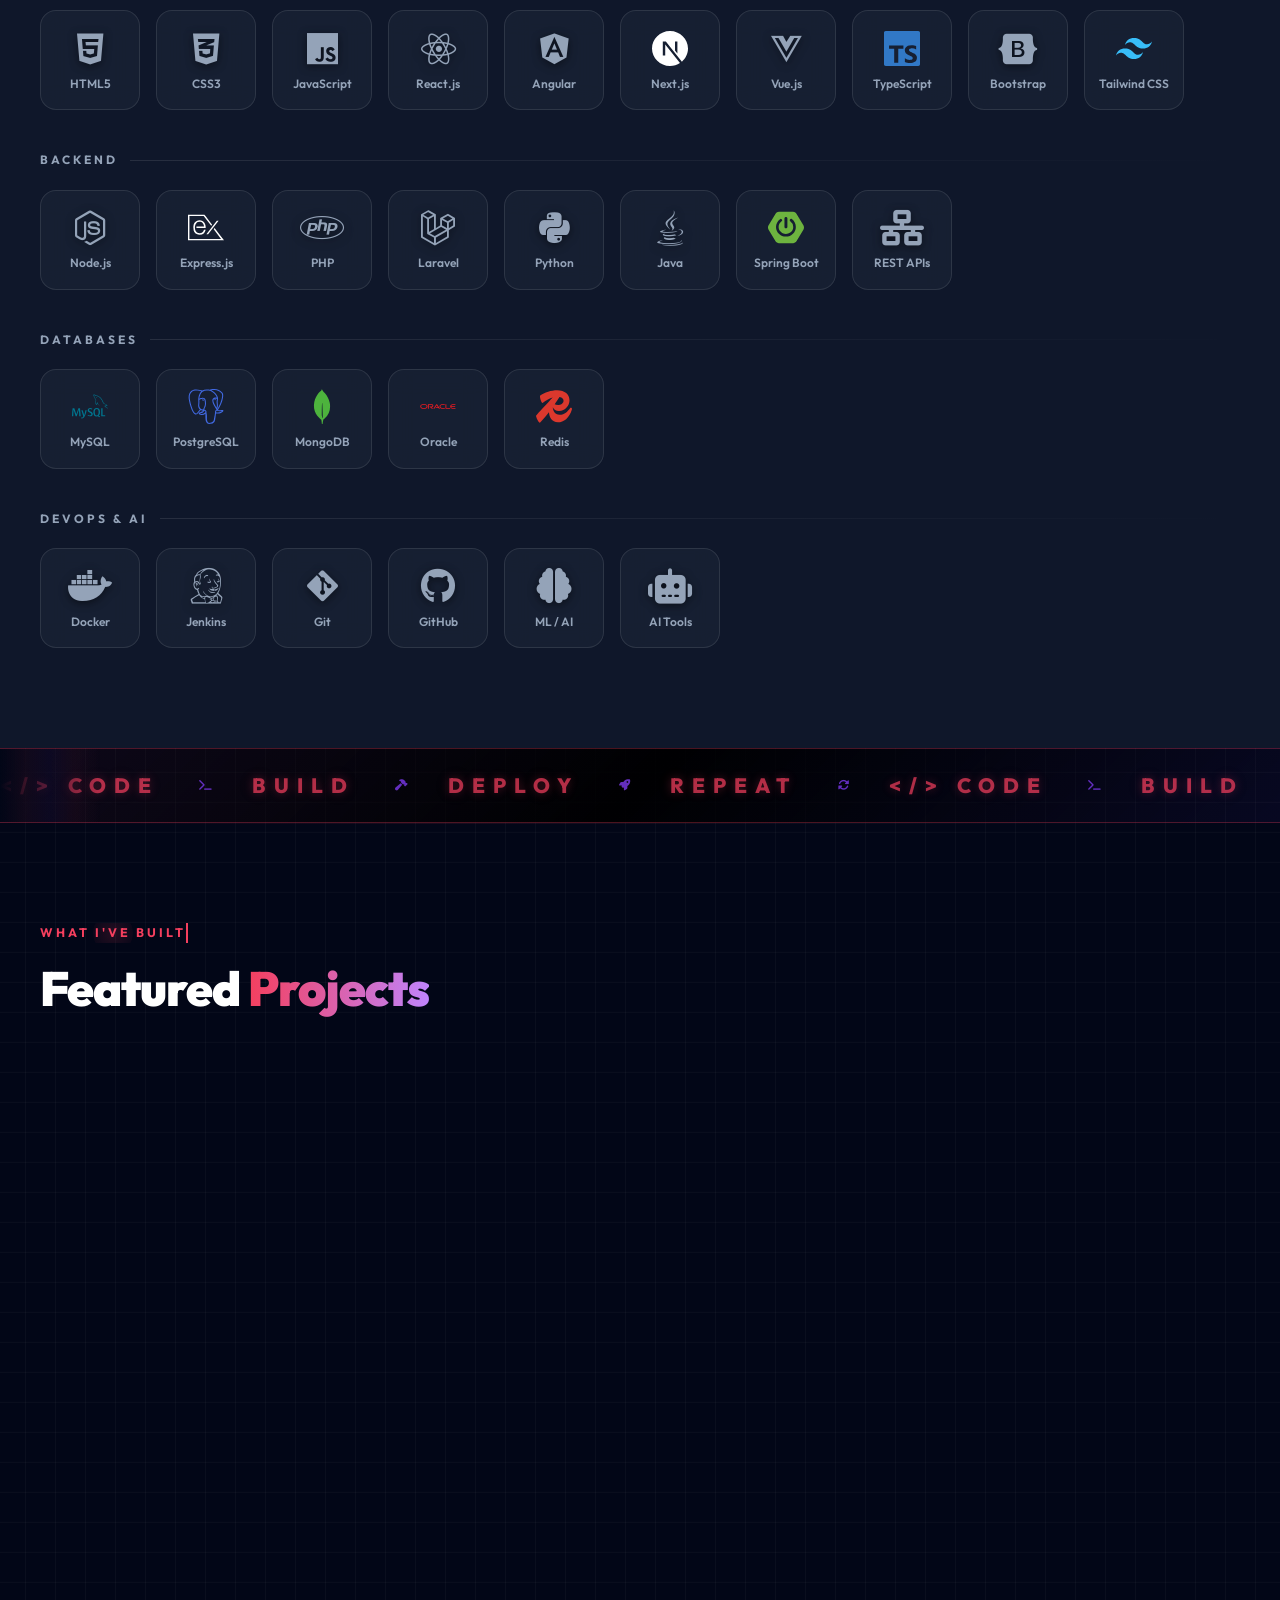
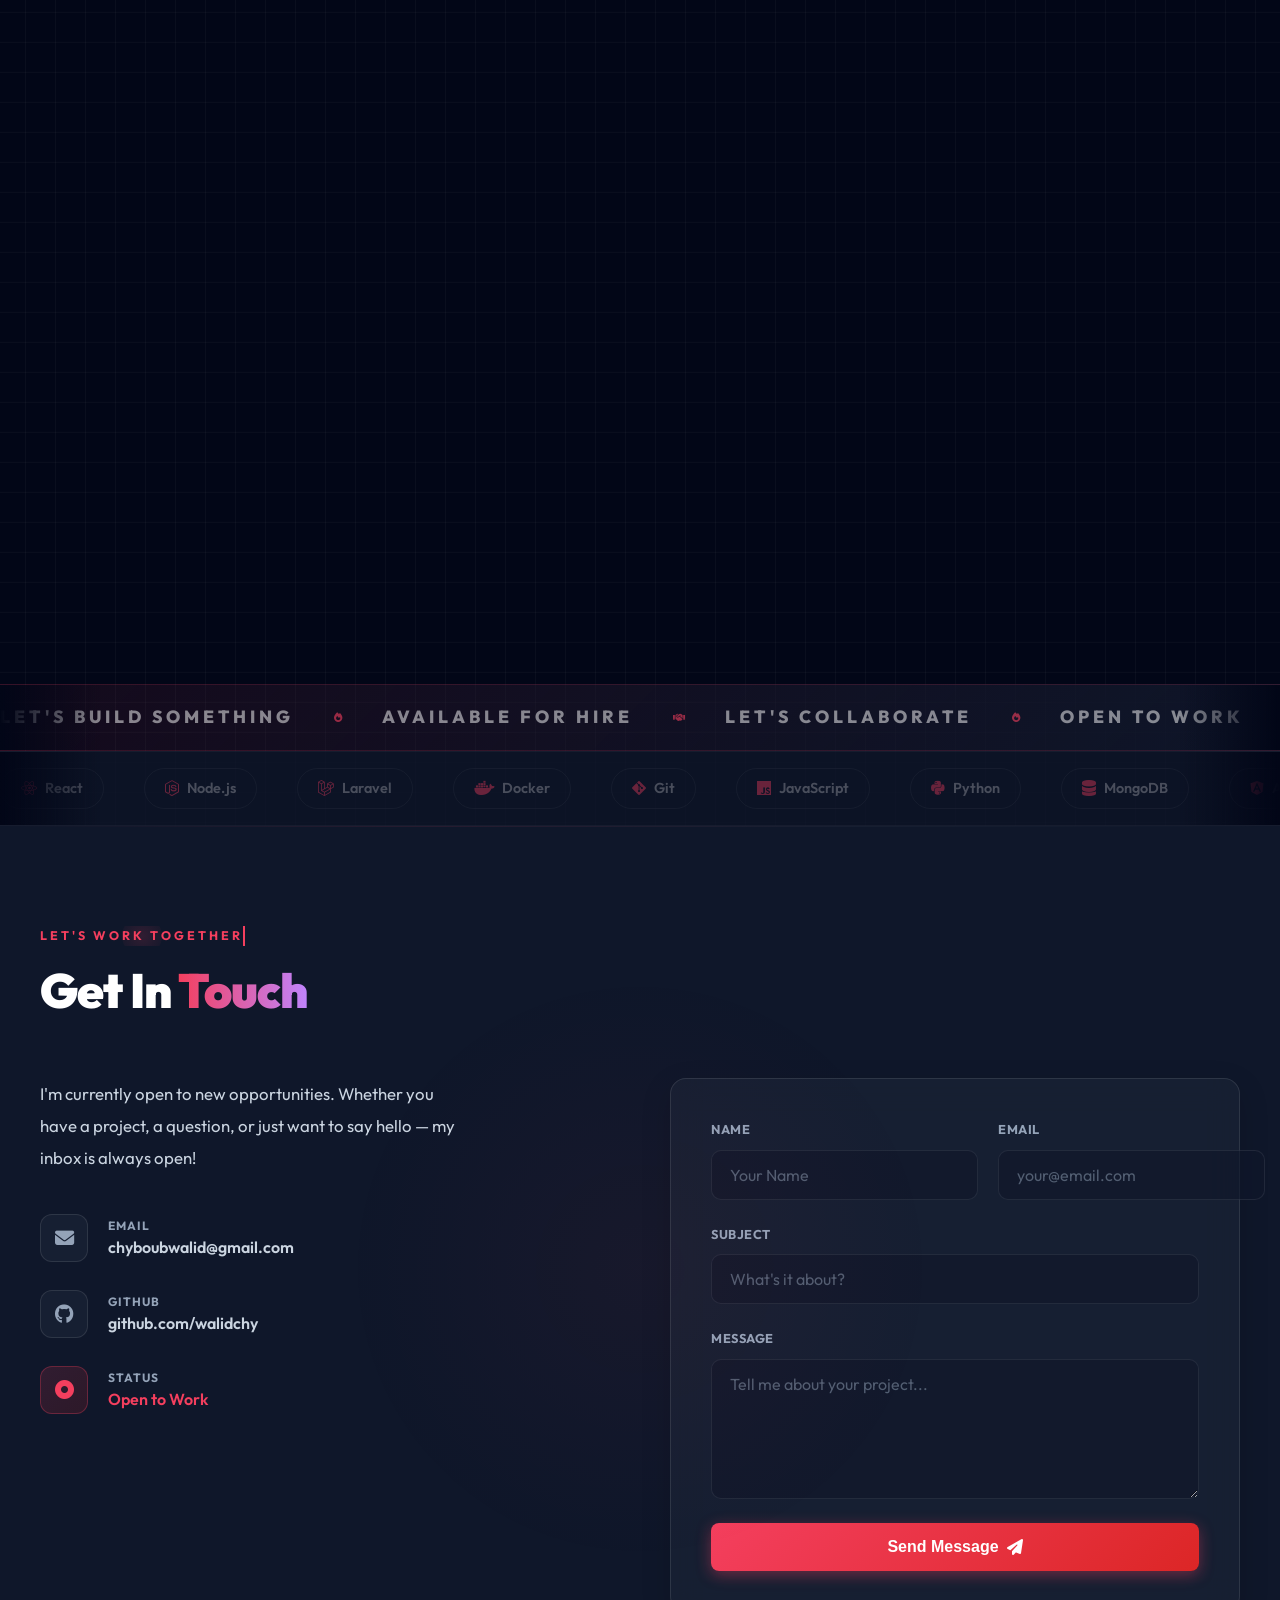
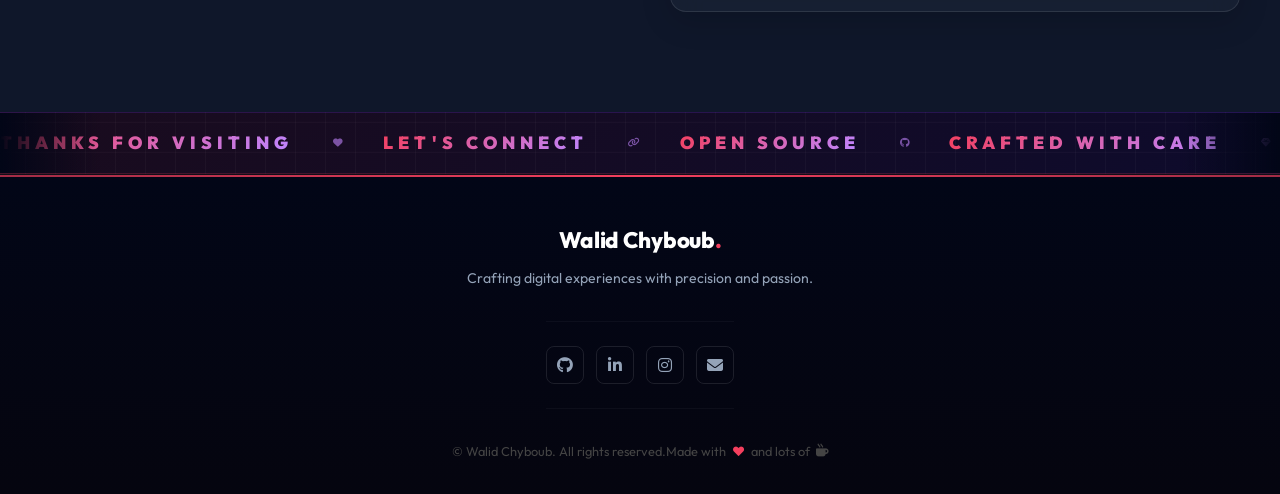
==== commit 9807643f: "Update services and technology logos" ====
--- a/index.html
+++ b/index.html
@@ -363,9 +363,9 @@
                         <i class="fas fa-laptop-code"></i>
                     </div>
                     <h3>Frontend Development</h3>
-                    <p>Building responsive, performant UIs with React, Next.js, and modern CSS. Pixel-perfect from Figma to browser.</p>
+                    <p>Building responsive, accessible interfaces with modern frontend frameworks and thoughtful user experiences.</p>
                     <div class="service-tags">
-                        <span>React</span><span>Next.js</span><span>TypeScript</span>
+                        <span>React</span><span>Next.js</span><span>Vue.js</span><span>TypeScript</span>
                     </div>
                 </div>
                 <div class="service-card" data-aos="fade-up" data-aos-delay="200">
@@ -374,18 +374,18 @@
                         <i class="fas fa-server"></i>
                     </div>
                     <h3>Backend Development</h3>
-                    <p>Scalable APIs, database architecture, and server-side logic with Node.js, Express, and Laravel.</p>
+                    <p>Developing APIs, server-side applications, and data-driven solutions with a focus on maintainability and security.</p>
                     <div class="service-tags">
-                        <span>Node.js</span><span>Laravel</span><span>REST APIs</span>
+                        <span>Node.js</span><span>Laravel</span><span>Spring Boot</span><span>Databases</span>
                     </div>
                 </div>
                 <div class="service-card" data-aos="fade-up" data-aos-delay="300">
                     <div class="service-icon-wrap">
                         <div class="service-icon-glow"></div>
-                        <i class="fas fa-cloud"></i>
-                    </div>
-                    <h3>DevOps & Deployment</h3>
-                    <p>Containerization, CI/CD pipelines, and cloud deployment. From code to production seamlessly.</p>
+                        <i class="fas fa-shield-alt"></i>
+                    </div>
+                    <h3>DevSecOps</h3>
+                    <p>Applying containerization, automation, and security practices throughout the software development lifecycle.</p>
                     <div class="service-tags">
                         <span>Docker</span><span>Jenkins</span><span>Git</span>
                     </div>
@@ -393,12 +393,12 @@
                 <div class="service-card" data-aos="fade-up" data-aos-delay="400">
                     <div class="service-icon-wrap">
                         <div class="service-icon-glow"></div>
-                        <i class="fas fa-paint-brush"></i>
-                    </div>
-                    <h3>UI/UX Design</h3>
-                    <p>Clean, intuitive interfaces with attention to detail. User-centered design thinking from concept to prototype.</p>
+                        <i class="fas fa-brain"></i>
+                    </div>
+                    <h3>Artificial Intelligence</h3>
+                    <p>Exploring AI-powered solutions that combine intelligent capabilities with practical software engineering.</p>
                     <div class="service-tags">
-                        <span>Figma</span><span>CSS3</span><span>Animation</span>
+                        <span>AI</span><span>Python</span><span>Intelligent Apps</span>
                     </div>
                 </div>
             </div>
@@ -462,19 +462,19 @@
                         <i class="fab fa-angular"></i><span>Angular</span>
                     </div>
                     <div class="tech-logo-card" style="--icon-color:#ffffff">
-                        <i class="fas fa-forward"></i><span>Next.js</span>
+                        <img class="tech-logo" src="images/tech/nextdotjs.svg" alt="" aria-hidden="true"><span>Next.js</span>
                     </div>
                     <div class="tech-logo-card" style="--icon-color:#42b883">
                         <i class="fab fa-vuejs"></i><span>Vue.js</span>
                     </div>
                     <div class="tech-logo-card" style="--icon-color:#3178c6">
-                        <i class="fas fa-code"></i><span>TypeScript</span>
+                        <img class="tech-logo" src="images/tech/typescript.svg" alt="" aria-hidden="true"><span>TypeScript</span>
                     </div>
                     <div class="tech-logo-card" style="--icon-color:#7952b3">
                         <i class="fab fa-bootstrap"></i><span>Bootstrap</span>
                     </div>
                     <div class="tech-logo-card" style="--icon-color:#38bdf8">
-                        <i class="fas fa-wind"></i><span>Tailwind CSS</span>
+                        <img class="tech-logo" src="images/tech/tailwindcss.svg" alt="" aria-hidden="true"><span>Tailwind CSS</span>
                     </div>
                 </div>
 
@@ -484,7 +484,7 @@
                         <i class="fab fa-node-js"></i><span>Node.js</span>
                     </div>
                     <div class="tech-logo-card" style="--icon-color:#aaaaaa">
-                        <i class="fas fa-server"></i><span>Express.js</span>
+                        <img class="tech-logo" src="images/tech/express.svg" alt="" aria-hidden="true"><span>Express.js</span>
                     </div>
                     <div class="tech-logo-card" style="--icon-color:#8892be">
                         <i class="fab fa-php"></i><span>PHP</span>
@@ -499,7 +499,7 @@
                         <i class="fab fa-java"></i><span>Java</span>
                     </div>
                     <div class="tech-logo-card" style="--icon-color:#6db33f">
-                        <i class="fas fa-leaf"></i><span>Spring Boot</span>
+                        <img class="tech-logo" src="images/tech/springboot.svg" alt="" aria-hidden="true"><span>Spring Boot</span>
                     </div>
                     <div class="tech-logo-card" style="--icon-color:#ef4444">
                         <i class="fas fa-network-wired"></i><span>REST APIs</span>
@@ -509,19 +509,19 @@
                 <div class="skill-group-label" data-aos="fade-right" data-aos-delay="100">Databases</div>
                 <div class="tech-logo-row">
                     <div class="tech-logo-card" style="--icon-color:#00758f">
-                        <i class="fas fa-database"></i><span>MySQL</span>
+                        <img class="tech-logo" src="images/tech/mysql.svg" alt="" aria-hidden="true"><span>MySQL</span>
                     </div>
                     <div class="tech-logo-card" style="--icon-color:#336791">
-                        <i class="fas fa-database"></i><span>PostgreSQL</span>
+                        <img class="tech-logo" src="images/tech/postgresql.svg" alt="" aria-hidden="true"><span>PostgreSQL</span>
                     </div>
                     <div class="tech-logo-card" style="--icon-color:#4db33d">
-                        <i class="fas fa-leaf"></i><span>MongoDB</span>
+                        <img class="tech-logo" src="images/tech/mongodb.svg" alt="" aria-hidden="true"><span>MongoDB</span>
                     </div>
                     <div class="tech-logo-card" style="--icon-color:#f80000">
-                        <i class="fas fa-database"></i><span>Oracle</span>
+                        <img class="tech-logo" src="images/tech/oracle.svg" alt="" aria-hidden="true"><span>Oracle</span>
                     </div>
                     <div class="tech-logo-card" style="--icon-color:#dc382d">
-                        <i class="fas fa-database"></i><span>Redis</span>
+                        <img class="tech-logo" src="images/tech/redis.svg" alt="" aria-hidden="true"><span>Redis</span>
                     </div>
                 </div>
 
--- a/style.css
+++ b/style.css
@@ -4615,3 +4615,9 @@
 
 /* Keep decorative blobs inside the viewport. */
 .bg-blob-container { position: fixed; inset: 0; overflow: clip; pointer-events: none; z-index: -2; }
+
+/* Local technology logos match the existing icon sizing and hover treatment. */
+.tech-logo-card .tech-logo { width: 2.2rem; height: 2.2rem; object-fit: contain; transition: transform .3s, filter .3s; }
+.tech-logo-card:hover .tech-logo { transform: scale(1.15); filter: drop-shadow(0 0 8px var(--icon-color)); }
+@media (max-width: 768px) { .tech-logo-card .tech-logo { width: 1.8rem; height: 1.8rem; } }
+@media (max-width: 480px) { .tech-logo-card .tech-logo { width: 1.5rem; height: 1.5rem; } }
